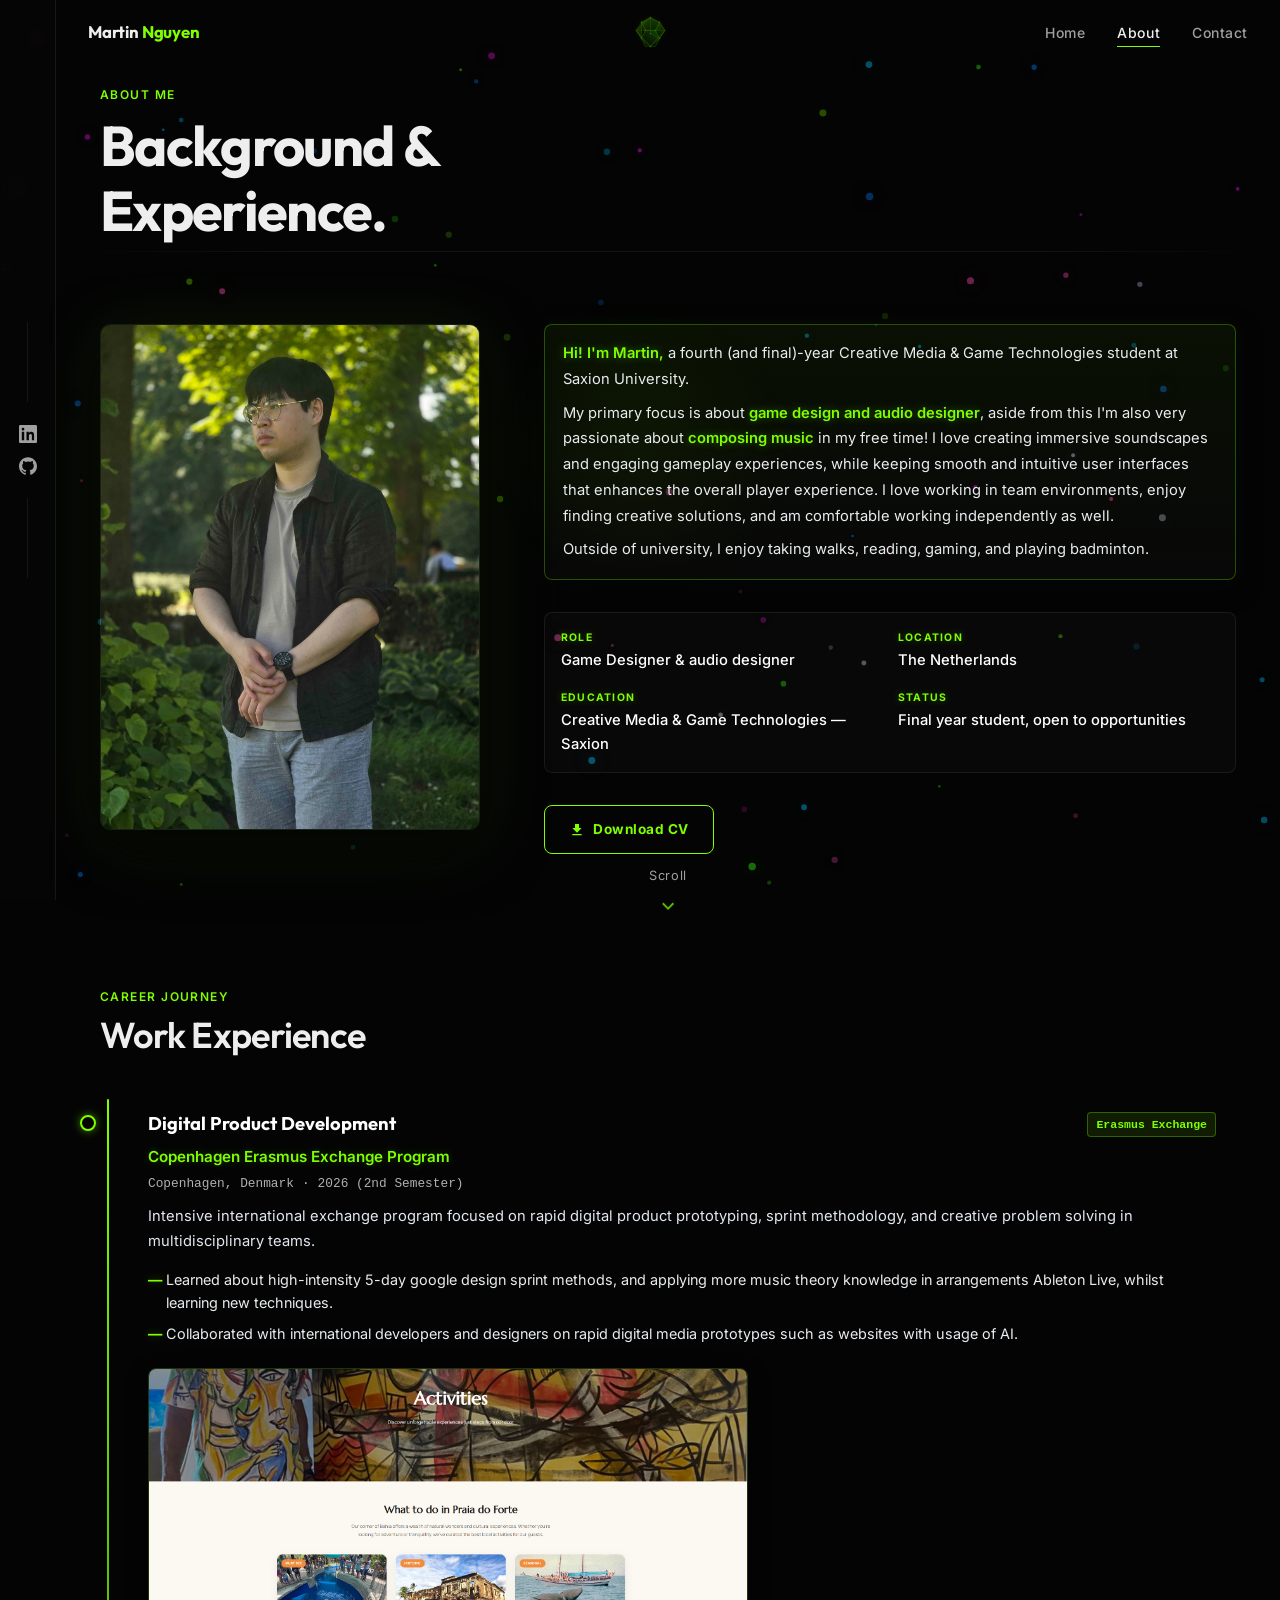
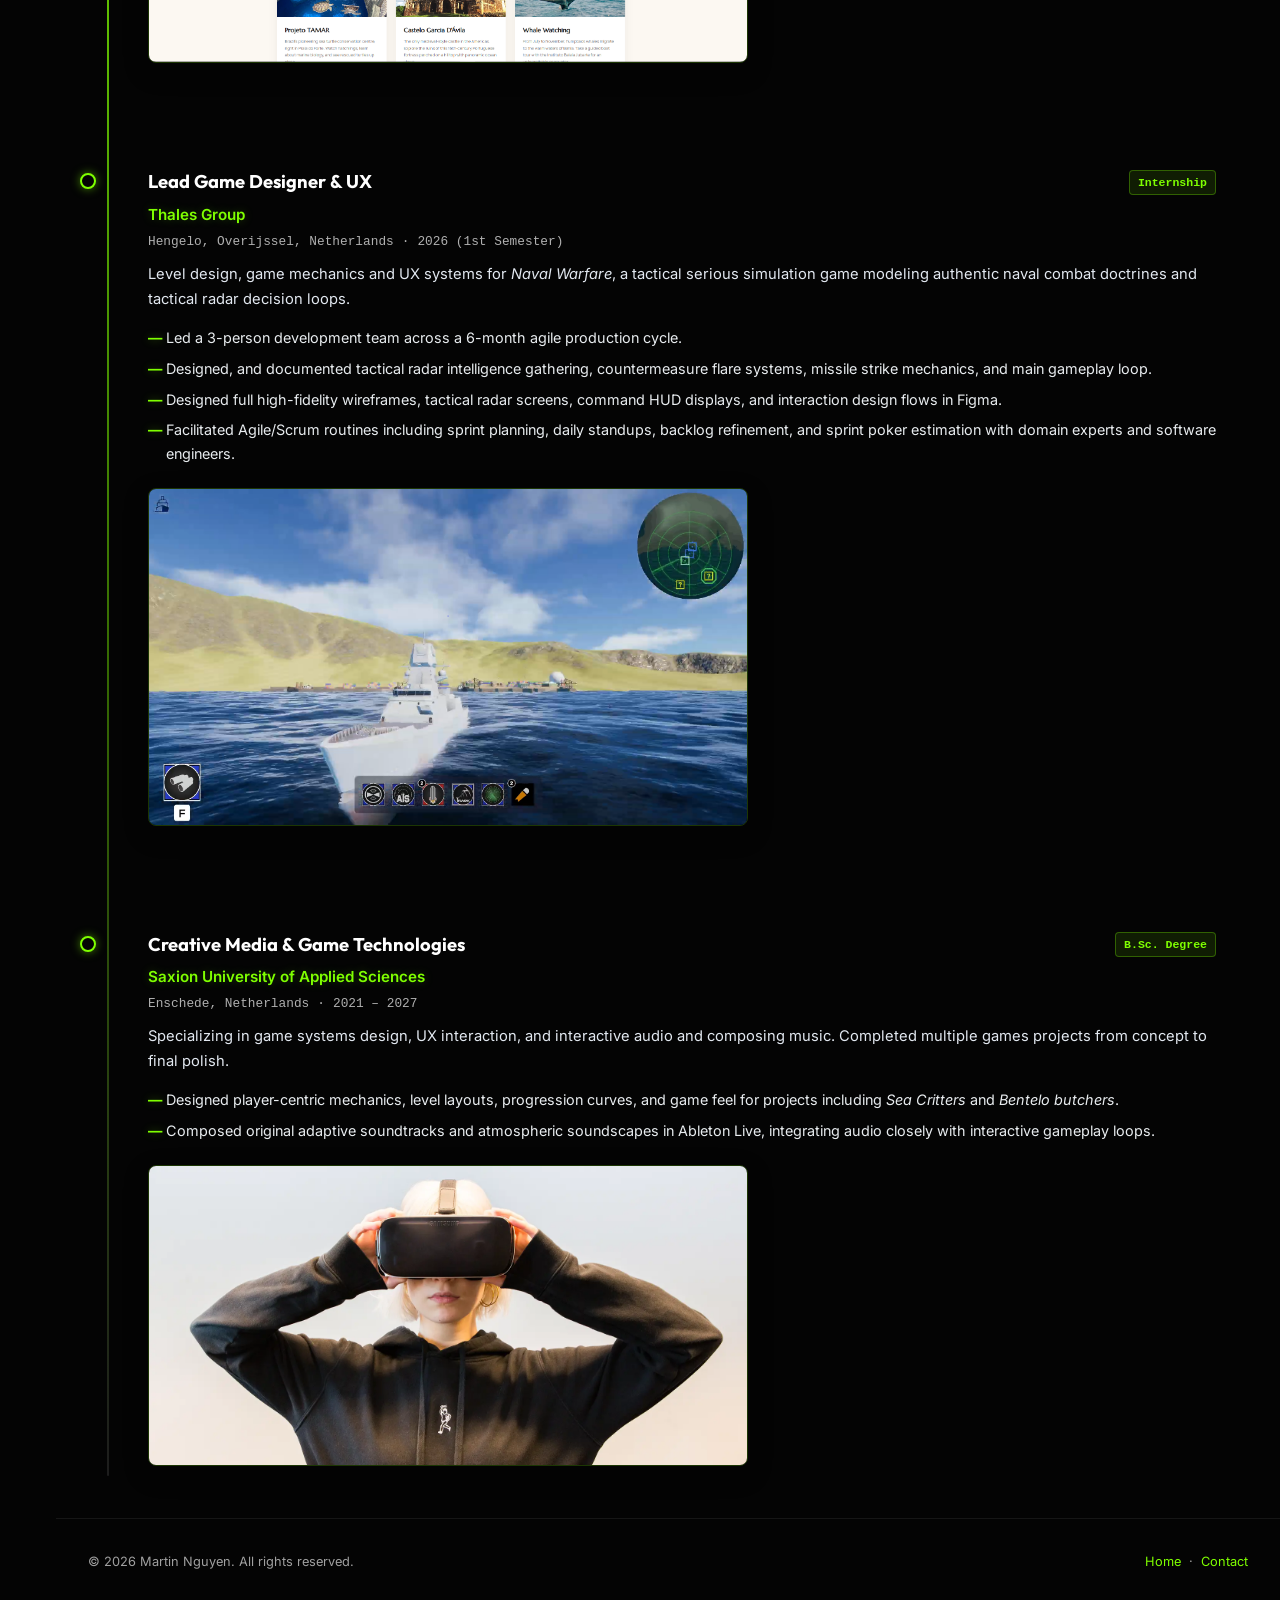
==== about.html @ f5bb21f7 "new CV" ====
<!doctype html>
<html lang="en">
  <head>
    <!-- ================================================================
       META & SEO — About Page
       ================================================================ -->
    <meta charset="UTF-8" />
    <meta name="viewport" content="width=device-width, initial-scale=1.0" />
    <meta
      name="description"
      content="About Martin Nguyen — Game Designer & UI/UX Specialist. Learn about my background, experience at Thales, and studies at Saxion University."
    />
    <meta
      name="keywords"
      content="Martin Nguyen, about, game designer, UI/UX, Thales, Saxion, Creative Media, Game Technologies"
    />
    <meta name="author" content="Martin Nguyen" />

    <!-- Open Graph -->
    <meta property="og:title" content="About — Martin Nguyen" />
    <meta
      property="og:description"
      content="Game Designer & UI/UX Specialist. Background, skills, and experience."
    />
    <meta property="og:type" content="website" />
    <meta
      property="og:url"
      content="https://mnportfolio.maevede.cc/about.html"
    />
    <link rel="canonical" href="https://mnportfolio.maevede.cc/about.html" />

    <title>About - Martin Nguyen</title>

    <!-- Google Fonts: Inter (body) + Outfit, Plus Jakarta Sans & Space Grotesk (headings) -->
    <link rel="preconnect" href="https://fonts.googleapis.com" />
    <link rel="preconnect" href="https://fonts.gstatic.com" crossorigin />
    <link
      rel="preload"
      as="style"
      href="https://fonts.googleapis.com/css2?family=Inter:wght@300;400;500;600;700&family=Outfit:wght@500;600;700;800;900&family=Plus+Jakarta+Sans:wght@500;600;700;800&family=Space+Grotesk:wght@500;600;700&display=swap"
    />
    <link
      href="https://fonts.googleapis.com/css2?family=Inter:wght@300;400;500;600;700&family=Outfit:wght@500;600;700;800;900&family=Plus+Jakarta+Sans:wght@500;600;700;800&family=Space+Grotesk:wght@500;600;700&display=swap"
      rel="stylesheet"
    />

    <!-- Stylesheets -->
    <link rel="stylesheet" href="css/main.css" />
    <link rel="stylesheet" href="css/effects.css" />
    <link rel="stylesheet" href="css/cards.css" />

    <!-- ================================================================
       ABOUT PAGE — Extra Styles (scoped to this page only)
       ================================================================ -->
    <style>
      /* ---- About Hero: Single column (Profile Top, Timeline Below) ---- */
      .about-hero {
        display: flex;
        flex-direction: column;
        gap: var(--space-xl);
        padding-block: var(--space-xl) var(--space-lg);
      }

      /* Profile section top row */
      .about-profile-section {
        display: grid;
        grid-template-columns: minmax(280px, 380px) 1fr;
        gap: var(--space-xl);
        align-items: start;
        position: relative;
        padding-bottom: var(--space-xl);
      }

      /* Profile image column */
      .about-hero__image-col {
        display: flex;
        flex-direction: column;
        gap: var(--space-lg);
      }

      .about-hero__photo {
        width: 100%;
        position: relative;
        filter: drop-shadow(0 0 32px rgba(127, 255, 0, 0.08));
      }

      .about-hero__photo img {
        width: 100%;
        height: auto;
        display: block;
        object-fit: contain;
        border-radius: var(--radius-lg);
        border: 1px solid var(--color-border);
        box-shadow: 0 20px 60px rgba(0, 0, 0, 0.7);
      }

      /* Right side: Bio + Stats */
      .about-hero__bio-col {
        display: flex;
        flex-direction: column;
        gap: var(--space-lg);
      }

      /* Verbatim Odoo Bio Box */
      .about-odoo-bio {
        display: flex;
        flex-direction: column;
        gap: var(--space-sm);
        font-size: 0.92rem;
        line-height: 1.75;
        color: #f0f4f8;
        padding: var(--space-md) calc(var(--space-md) + 2px);
        background: linear-gradient(
          180deg,
          rgba(127, 255, 0, 0.05) 0%,
          rgba(255, 255, 255, 0.02) 100%
        );
        border: 1px solid rgba(127, 255, 0, 0.28);
        border-radius: var(--radius-md);
        box-shadow:
          0 8px 24px rgba(0, 0, 0, 0.5),
          0 0 20px rgba(127, 255, 0, 0.05);
      }

      .about-odoo-bio p {
        margin: 0;
        color: #e8ecef;
      }

      .about-odoo-bio .bio-neon {
        color: var(--color-accent);
        font-weight: 600;
        text-shadow: 0 0 10px rgba(127, 255, 0, 0.35);
      }

      /* Quick-stats strip beside/below the photo */
      .about-stats {
        display: grid;
        grid-template-columns: 1fr 1fr;
        gap: var(--space-md);
        padding: var(--space-md);
        background: rgba(255, 255, 255, 0.02);
        border: 1px solid var(--color-border);
        border-radius: var(--radius-md);
      }

      .about-stats__item {
        display: flex;
        flex-direction: column;
        gap: 2px;
      }

      .about-stats__label {
        font-size: 0.65rem;
        font-weight: 700;
        letter-spacing: 0.12em;
        text-transform: uppercase;
        color: var(--color-accent);
        text-shadow: 0 0 8px rgba(127, 255, 0, 0.3);
      }

      .about-stats__value {
        font-size: 0.92rem;
        font-weight: 500;
        color: #ffffff;
      }

      /* Download CV button */
      .btn-download {
        display: inline-flex;
        align-items: center;
        gap: var(--space-sm);
        margin-top: auto;
        padding: 12px 24px;
        background: transparent;
        color: var(--color-accent);
        font-size: 0.85rem;
        font-weight: 700;
        letter-spacing: 0.04em;
        border-radius: var(--radius-md);
        border: 1px solid var(--color-accent);
        transition:
          background var(--transition-fast),
          color var(--transition-fast),
          box-shadow var(--transition-fast),
          transform var(--transition-fast);
        cursor: pointer;
        width: fit-content;
      }

      .btn-download:hover {
        background: var(--color-accent);
        color: #080808;
        box-shadow: var(--shadow-glow);
        transform: translateY(-2px);
      }

      .btn-download svg {
        width: 16px;
        height: 16px;
        fill: currentColor;
      }

      /* Scroll Indicator */
      .scroll-indicator {
        position: absolute;
        bottom: 0;
        left: 50%;
        transform: translateX(-50%);
        display: flex;
        flex-direction: column;
        align-items: center;
        gap: 8px;
        color: var(--color-text-muted);
        font-size: 0.8rem;
        animation: float 2s infinite ease-in-out;
      }

      @keyframes float {
        0%,
        100% {
          transform: translate(-50%, 0);
        }
        50% {
          transform: translate(-50%, 10px);
        }
      }

      .scroll-indicator svg {
        width: 24px;
        height: 24px;
        fill: var(--color-accent);
        opacity: 0.7;
      }

      /* ---- Text column: Experience Timeline ---- */
      .about-hero__text-col {
        display: flex;
        flex-direction: column;
        gap: var(--space-md);
        width: 100%;
      }

      /* Work Experience Timeline */
      .experience-timeline {
        position: relative;
        display: flex;
        flex-direction: column;
        gap: var(--space-xl);
        padding-left: 28px;
        margin-top: var(--space-md);
      }

      /* Continuous vertical line */
      .experience-timeline::before {
        content: "";
        position: absolute;
        left: 7px;
        top: 10px;
        bottom: 10px;
        width: 2px;
        background: linear-gradient(
          to bottom,
          var(--color-accent) 0%,
          rgba(127, 255, 0, 0.4) 60%,
          rgba(255, 255, 255, 0.1) 100%
        );
        border-radius: 1px;
      }

      .timeline-item {
        position: relative;
        display: flex;
        flex-direction: column;
        gap: 6px;
        padding: 20px;
        border-radius: var(--radius-md);
        transition:
          background 0.5s ease,
          box-shadow 0.5s ease;
      }

      .timeline-item.in-focus {
        background: rgba(127, 255, 0, 0.03);
        box-shadow:
          0 4px 20px rgba(0, 0, 0, 0.2),
          inset 0 0 0 1px rgba(127, 255, 0, 0.1);
      }

      /* Glowing timeline node */
      .timeline-item::before {
        content: "";
        position: absolute;
        left: -48px; /* Adjusted due to padding */
        top: 26px; /* Adjusted due to padding */
        width: 16px;
        height: 16px;
        border-radius: 50%;
        background: var(--color-bg);
        border: 2px solid var(--color-accent);
        box-shadow: 0 0 10px rgba(127, 255, 0, 0.5);
        z-index: 1;
        transition:
          transform var(--transition-fast),
          background var(--transition-fast);
        animation: pulse-dot 2s infinite;
      }

      @keyframes pulse-dot {
        0% {
          box-shadow: 0 0 0 0 rgba(127, 255, 0, 0.4);
        }
        70% {
          box-shadow: 0 0 0 10px rgba(127, 255, 0, 0);
        }
        100% {
          box-shadow: 0 0 0 0 rgba(127, 255, 0, 0);
        }
      }

      .timeline-item:hover::before {
        transform: scale(1.2);
        background: var(--color-accent);
        animation: none;
      }

      .timeline-header {
        display: flex;
        flex-direction: column;
        gap: 4px;
      }

      .timeline-title-row {
        display: flex;
        align-items: center;
        justify-content: space-between;
        flex-wrap: wrap;
        gap: var(--space-xs);
      }

      .timeline-title {
        font-size: 1.15rem;
        font-weight: 700;
        color: #ffffff;
        font-family: var(--font-heading);
      }

      .timeline-title a {
        color: inherit;
        text-decoration: none;
      }

      .timeline-title a:hover {
        color: var(--color-accent);
        text-decoration: underline;
      }

      .timeline-company {
        font-size: 0.95rem;
        font-weight: 600;
        color: var(--color-accent);
        text-shadow: 0 0 10px rgba(127, 255, 0, 0.25);
      }

      .timeline-badge {
        display: inline-block;
        padding: 2px 8px;
        border-radius: var(--radius-sm);
        font-family: var(--font-mono);
        font-size: 0.72rem;
        font-weight: 600;
        color: var(--color-accent);
        background: var(--color-accent-dim);
        border: 1px solid rgba(127, 255, 0, 0.3);
      }

      .timeline-meta {
        display: flex;
        align-items: center;
        gap: var(--space-sm);
        font-size: 0.8rem;
        color: #b0b0b0;
        font-family: var(--font-mono);
      }

      .timeline-body {
        font-size: 0.92rem;
        color: #e2e8f0;
        line-height: 1.7;
        margin-top: 4px;
      }

      .timeline-image {
        margin-top: var(--space-md);
        width: 100%;
        max-width: 600px;
        border-radius: var(--radius-md);
        border: 1px solid rgba(127, 255, 0, 0.2);
        box-shadow: 0 8px 24px rgba(0, 0, 0, 0.3);
      }

      .timeline-bullets {
        list-style: none;
        padding: 0;
        margin: 8px 0 0 0;
        display: flex;
        flex-direction: column;
        gap: 7px;
      }

      .timeline-bullets li {
        position: relative;
        padding-left: 18px;
        font-size: 0.9rem;
        color: #e8ecef;
        line-height: 1.65;
      }

      .timeline-bullets li::before {
        content: "—";
        position: absolute;
        left: 0;
        color: var(--color-accent);
        font-weight: 700;
        text-shadow: 0 0 8px rgba(127, 255, 0, 0.4);
      }

      /* Responsive */
      @media (max-width: 860px) {
        .about-profile-section {
          grid-template-columns: 1fr;
        }
        .about-hero__photo {
          max-width: 280px;
          margin-inline: auto;
        }
        .timeline-item::before {
          left: -48px;
        }
      }
    </style>
  </head>

  <body>
    <!-- ================================================================
       SOCIAL SIDEBAR (same as index.html — keep in sync)
       ================================================================ -->
    <aside class="social-sidebar" aria-label="Social media links">
      <ul>
        <li>
          <a
            class="social-sidebar__link"
            href="https://www.linkedin.com/"
            target="_blank"
            rel="noopener noreferrer"
            aria-label="LinkedIn"
            title="LinkedIn"
          >
            <svg viewBox="0 0 24 24">
              <path
                d="M20.447 20.452H17.21v-5.569c0-1.327-.024-3.037-1.852-3.037-1.853 0-2.136 1.445-2.136 2.939v5.667H9.987V9h3.12v1.561h.045c.434-.823 1.494-1.691 3.076-1.691 3.292 0 3.9 2.167 3.9 4.984v6.598zM5.337 7.433a1.81 1.81 0 1 1 0-3.621 1.81 1.81 0 0 1 0 3.621zm1.604 13.019H3.733V9h3.208v11.452zM22.225 0H1.771C.792 0 0 .774 0 1.729v20.542C0 23.227.792 24 1.771 24h20.451C23.2 24 24 23.227 24 22.271V1.729C24 .774 23.2 0 22.222 0z"
              />
            </svg>
          </a>
        </li>
        <li>
          <a
            class="social-sidebar__link"
            href="https://github.com/Martngu"
            target="_blank"
            rel="noopener noreferrer"
            aria-label="GitHub"
            title="GitHub"
          >
            <svg viewBox="0 0 24 24">
              <path
                d="M12 .297c-6.63 0-12 5.373-12 12 0 5.303 3.438 9.8 8.205 11.385.6.113.82-.258.82-.577 0-.285-.01-1.04-.015-2.04-3.338.724-4.042-1.61-4.042-1.61-.546-1.385-1.335-1.755-1.335-1.755-1.087-.744.084-.729.084-.729 1.205.084 1.838 1.236 1.838 1.236 1.07 1.835 2.809 1.305 3.495.998.108-.776.417-1.305.76-1.605-2.665-.3-5.466-1.332-5.466-5.93 0-1.31.465-2.38 1.235-3.22-.135-.303-.54-1.523.105-3.176 0 0 1.005-.322 3.3 1.23a11.5 11.5 0 0 1 3-.405c1.02.005 2.045.138 3 .405 2.28-1.552 3.285-1.23 3.285-1.23.645 1.653.24 2.873.12 3.176.765.84 1.23 1.91 1.23 3.22 0 4.61-2.805 5.625-5.475 5.92.42.36.81 1.096.81 2.22 0 1.606-.015 2.896-.015 3.286 0 .315.21.69.825.57C20.565 22.092 24 17.592 24 12.297c0-6.627-5.373-12-12-12"
              />
            </svg>
          </a>
        </li>
      </ul>
    </aside>

    <!-- ================================================================
       NAVBAR
       ================================================================ -->
    <header>
      <nav class="navbar" aria-label="Main navigation">
        <a class="navbar__brand" href="index.html"
          >Martin <span>Nguyen</span></a
        >

        <!-- Navbar Center: Interactive Polyhedron Easter Egg Target -->
        <div
          class="navbar__center-target"
          id="easter-egg-target"
          aria-label="Orb Collector Mini-Game"
          title="Guide neon orbs here with your mouse!"
        >
          <div class="target-shape-container">
            <div class="siri-pulse-aura"></div>
            <svg
              class="polyhedron-svg"
              viewBox="0 0 100 100"
              xmlns="http://www.w3.org/2000/svg"
            >
              <defs>
                <linearGradient
                  id="polyGrad1_about"
                  x1="0%"
                  y1="0%"
                  x2="100%"
                  y2="100%"
                >
                  <stop offset="0%" stop-color="#7fff00" stop-opacity="0.7" />
                  <stop offset="100%" stop-color="#005500" stop-opacity="0.3" />
                </linearGradient>
                <linearGradient
                  id="polyGrad2_about"
                  x1="100%"
                  y1="0%"
                  x2="0%"
                  y2="100%"
                >
                  <stop offset="0%" stop-color="#39ff14" stop-opacity="0.6" />
                  <stop offset="100%" stop-color="#003300" stop-opacity="0.2" />
                </linearGradient>
              </defs>
              <polygon
                points="50,5 78,20 66,45 34,45 22,20"
                fill="url(#polyGrad1_about)"
                stroke="#7fff00"
                stroke-width="1.2"
              />
              <polygon
                points="50,5 78,20 95,45 78,70 50,55"
                fill="url(#polyGrad2_about)"
                stroke="#7fff00"
                stroke-width="1.2"
              />
              <polygon
                points="78,20 95,45 66,45"
                fill="url(#polyGrad1_about)"
                stroke="#7fff00"
                stroke-width="1"
              />
              <polygon
                points="22,20 34,45 5,45"
                fill="url(#polyGrad2_about)"
                stroke="#7fff00"
                stroke-width="1"
              />
              <polygon
                points="22,20 50,5 5,45 22,70"
                fill="url(#polyGrad1_about)"
                stroke="#7fff00"
                stroke-width="1.2"
              />
              <polygon
                points="34,45 66,45 78,70 50,95 22,70"
                fill="url(#polyGrad2_about)"
                stroke="#7fff00"
                stroke-width="1.5"
              />
              <polygon
                points="5,45 22,70 34,95 50,95"
                fill="url(#polyGrad1_about)"
                stroke="#7fff00"
                stroke-width="1"
              />
              <polygon
                points="95,45 78,70 66,95 50,95"
                fill="url(#polyGrad2_about)"
                stroke="#7fff00"
                stroke-width="1"
              />
              <circle cx="50" cy="5" r="2.5" fill="#7fff00" />
              <circle cx="78" cy="20" r="2.5" fill="#7fff00" />
              <circle cx="22" cy="20" r="2.5" fill="#7fff00" />
              <circle cx="66" cy="45" r="2.5" fill="#7fff00" />
              <circle cx="34" cy="45" r="2.5" fill="#7fff00" />
              <circle cx="50" cy="55" r="2.5" fill="#7fff00" />
              <circle cx="78" cy="70" r="2.5" fill="#7fff00" />
              <circle cx="22" cy="70" r="2.5" fill="#7fff00" />
              <circle cx="50" cy="95" r="2.5" fill="#7fff00" />
            </svg>
          </div>
          <span class="target-counter" id="easter-egg-counter">0/10</span>
          <a
            class="secret-reward-btn hidden"
            id="secret-reward-btn"
            href="https://www.youtube.com/watch?v=w7x_lWJNnNg"
            target="_blank"
            rel="noopener noreferrer"
          >
            🎉 You found a little secret! ↗
          </a>
        </div>

        <ul class="navbar__links" role="list">
          <li><a class="navbar__link" href="index.html">Home</a></li>
          <li>
            <a class="navbar__link active" href="about.html" aria-current="page"
              >About</a
            >
          </li>
          <li><a class="navbar__link" href="contact.html">Contact</a></li>
        </ul>
        <button
          class="navbar__hamburger"
          aria-label="Toggle navigation menu"
          aria-expanded="false"
          aria-controls="mobile-menu"
        >
          <span></span><span></span><span></span>
        </button>
        <div
          class="navbar__mobile-menu"
          id="mobile-menu"
          role="dialog"
          aria-modal="true"
          aria-label="Mobile navigation"
        >
          <ul role="list">
            <li><a class="navbar__link" href="index.html">Home</a></li>
            <li><a class="navbar__link" href="about.html">About</a></li>
            <li><a class="navbar__link" href="contact.html">Contact</a></li>
          </ul>
        </div>
      </nav>
    </header>

    <!-- ================================================================
       MAIN CONTENT — ABOUT PAGE
       ================================================================ -->
    <main class="page-content">
      <!-- Page heading -->
      <section
        class="container section"
        style="padding-top: var(--space-md); padding-bottom: 0"
      >
        <span class="text-label fade-in-up">About Me</span>
        <h1 class="text-h1 fade-in-up" style="margin-top: var(--space-sm)">
          Background &amp;<br />Experience.
        </h1>
      </section>

      <div
        class="section-divider container"
        role="separator"
        aria-hidden="true"
      ></div>

      <!-- ============================================================
         ABOUT HERO — Top: Profile Section | Bottom: Experience Timeline
         ============================================================ -->
      <section class="about-hero container" aria-label="My background">
        <!-- TOP ROW: Profile Photo + Bio/Stats -->
        <div class="about-profile-section fade-in-up">
          <div class="about-hero__image-col">
            <!-- Profile Photo -->
            <div class="about-hero__photo" aria-label="Profile photo">
              <img
                src="assets/images/profile.jpg"
                alt="Martin Nguyen — profile photo"
                width="600"
                height="800"
              />
            </div>
          </div>

          <div class="about-hero__bio-col">
            <!-- Verbatim Odoo About Me -->
            <div class="about-odoo-bio">
              <p>
                <span class="bio-neon">Hi! I'm Martin,</span> a fourth (and
                final)-year Creative Media &amp; Game Technologies student at
                Saxion University.
              </p>
              <p>
                My primary focus is about
                <span class="bio-neon">game design and audio designer</span>,
                aside from this I'm also very passionate about
                <span class="bio-neon">composing music</span> in my free time! I
                love creating immersive soundscapes and engaging gameplay
                experiences, while keeping smooth and intuitive user interfaces
                that enhances the overall player experience. I love working in
                team environments, enjoy finding creative solutions, and am
                comfortable working independently as well.
              </p>
              <p>
                Outside of university, I enjoy taking walks, reading, gaming,
                and playing badminton.
              </p>
            </div>

            <!-- Quick-stats strip -->
            <div class="about-stats">
              <div class="about-stats__item">
                <span class="about-stats__label">Role</span>
                <span class="about-stats__value"
                  >Game Designer &amp; audio designer</span
                >
              </div>

              <div class="about-stats__item">
                <span class="about-stats__label">Location</span>
                <span class="about-stats__value">The Netherlands</span>
              </div>

              <div class="about-stats__item">
                <span class="about-stats__label">Education</span>
                <span class="about-stats__value"
                  >Creative Media &amp; Game Technologies — Saxion</span
                >
              </div>

              <div class="about-stats__item">
                <span class="about-stats__label">Status</span>
                <span class="about-stats__value"
                  >Final year student, open to opportunities</span
                >
              </div>
            </div>
            <!-- /about-stats -->

            <!-- Download CV button -->
            <a
              class="btn-download"
              href="Martin_Nguyen_CV.pdf"
              target="_blank"
              rel="noopener noreferrer"
              aria-label="Download my CV (PDF)"
            >
              <svg viewBox="0 0 24 24" aria-hidden="true">
                <path d="M19 9h-4V3H9v6H5l7 7 7-7zM5 18v2h14v-2H5z" />
              </svg>
              Download CV
            </a>
          </div>

          <!-- Scroll Indicator -->
          <div class="scroll-indicator">
            Scroll
            <svg viewBox="0 0 24 24" aria-hidden="true">
              <path
                d="M7.41 8.59L12 13.17l4.59-4.58L18 10l-6 6-6-6 1.41-1.41z"
              />
            </svg>
          </div>
        </div>
        <!-- /about-profile-section -->

        <!-- FULL WIDTH: Work Experience Timeline -->
        <div class="about-hero__text-col fade-in-up">
          <div>
            <span class="text-label">Career Journey</span>
            <h2 class="text-h2" style="margin-top: var(--space-xs)">
              Work Experience
            </h2>
          </div>

          <!-- Timeline container -->
          <div class="experience-timeline">
            <!-- TIMELINE ITEM 1: Copenhagen Exchange Program -->
            <div class="timeline-item">
              <div class="timeline-header">
                <div class="timeline-title-row">
                  <h3 class="timeline-title">Digital Product Development</h3>
                  <span class="timeline-badge">Erasmus Exchange</span>
                </div>
                <span class="timeline-company"
                  >Copenhagen Erasmus Exchange Program</span
                >
                <div class="timeline-meta">
                  <span>Copenhagen, Denmark</span>
                  <span>&#183;</span>
                  <span>2026 (2nd Semester)</span>
                </div>
              </div>
              <p class="timeline-body">
                Intensive international exchange program focused on rapid
                digital product prototyping, sprint methodology, and creative
                problem solving in multidisciplinary teams.
              </p>
              <ul class="timeline-bullets">
                <li>
                  Learned about high-intensity 5-day google design sprint
                  methods, and applying more music theory knowledge in
                  arrangements Ableton Live, whilst learning new techniques.
                </li>
                <li>
                  Collaborated with international developers and designers on
                  rapid digital media prototypes such as websites with usage of
                  AI.
                </li>
              </ul>
              <img
                src="assets/images/portdo da lua EK.PNG"
                alt="Porto da Lua project overview"
                class="timeline-image"
              />
            </div>

            <!-- TIMELINE ITEM 2: Thales Group -->
            <div class="timeline-item">
              <div class="timeline-header">
                <div class="timeline-title-row">
                  <h3 class="timeline-title">
                    <a
                      href="https://www.youtube.com/watch?v=9mTBeol3GdE"
                      target="_blank"
                      rel="noopener noreferrer"
                      >Lead Game Designer &amp; UX</a
                    >
                  </h3>
                  <span class="timeline-badge">Internship</span>
                </div>
                <span class="timeline-company">Thales Group</span>
                <div class="timeline-meta">
                  <span>Hengelo, Overijssel, Netherlands</span>
                  <span>&#183;</span>
                  <span>2026 (1st Semester)</span>
                </div>
              </div>
              <p class="timeline-body">
                Level design, game mechanics and UX systems for
                <em>Naval Warfare</em>, a tactical serious simulation game
                modeling authentic naval combat doctrines and tactical radar
                decision loops.
              </p>
              <ul class="timeline-bullets">
                <li>
                  Led a 3-person development team across a 6-month agile
                  production cycle.
                </li>
                <li>
                  Designed, and documented tactical radar intelligence
                  gathering, countermeasure flare systems, missile strike
                  mechanics, and main gameplay loop.
                </li>
                <li>
                  Designed full high-fidelity wireframes, tactical radar
                  screens, command HUD displays, and interaction design flows in
                  Figma.
                </li>
                <li>
                  Facilitated Agile/Scrum routines including sprint planning,
                  daily standups, backlog refinement, and sprint poker
                  estimation with domain experts and software engineers.
                </li>
              </ul>
              <img
                src="assets/images/Thales timeline .PNG"
                alt="Thales project overview"
                class="timeline-image"
              />
            </div>

            <!-- TIMELINE ITEM 3: Saxion University -->
            <div class="timeline-item">
              <div class="timeline-header">
                <div class="timeline-title-row">
                  <h3 class="timeline-title">
                    Creative Media &amp; Game Technologies
                  </h3>
                  <span class="timeline-badge">B.Sc. Degree</span>
                </div>
                <span class="timeline-company"
                  >Saxion University of Applied Sciences</span
                >
                <div class="timeline-meta">
                  <span>Enschede, Netherlands</span>
                  <span>&#183;</span>
                  <span>2021 &ndash; 2027</span>
                </div>
              </div>
              <p class="timeline-body">
                Specializing in game systems design, UX interaction, and
                interactive audio and composing music. Completed multiple games
                projects from concept to final polish.
              </p>
              <ul class="timeline-bullets">
                <li>
                  Designed player-centric mechanics, level layouts, progression
                  curves, and game feel for projects including
                  <em>Sea Critters</em> and <em>Bentelo butchers</em>.
                </li>
                <li>
                  Composed original adaptive soundtracks and atmospheric
                  soundscapes in Ableton Live, integrating audio closely with
                  interactive gameplay loops.
                </li>
              </ul>
              <img
                src="assets/images/header-cmgt-creative-media-and-game-technologies.webp"
                alt="Creative Media & Game Technologies"
                class="timeline-image"
              />
            </div>
          </div>

          <!-- /experience-timeline -->
        </div>
        <!-- /about-hero__text-col -->
      </section>
      <!-- /about-hero -->
    </main>
    <!-- /page-content -->

    <!-- ================================================================
       FOOTER
       ================================================================ -->
    <footer class="site-footer">
      <p>
        &copy; <span id="footer-year"></span> Martin Nguyen. All rights
        reserved.
      </p>
      <p>
        <a href="index.html">Home</a>
        &nbsp;·&nbsp;
        <a href="contact.html">Contact</a>
      </p>
    </footer>

    <!-- Scripts -->
    <script src="js/effects.js"></script>
    <script>
      document.getElementById("footer-year").textContent =
        new Date().getFullYear();

      // Intersection Observer for Timeline Items
      document.addEventListener("DOMContentLoaded", () => {
        const observer = new IntersectionObserver(
          (entries) => {
            entries.forEach((entry) => {
              if (entry.isIntersecting) {
                entry.target.classList.add("in-focus");
              } else {
                entry.target.classList.remove("in-focus");
              }
            });
          },
          {
            root: null,
            rootMargin: "-40% 0px -40% 0px", // triggers when item is around center
            threshold: 0,
          },
        );

        document.querySelectorAll(".timeline-item").forEach((item) => {
          observer.observe(item);
        });
      });
    </script>
  </body>
</html>
---- css/main.css ----
/* ==========================================================================
   main.css — Global Styles, Variables, Layout, Navbar, Sidebar, Footer
   Portfolio: Martin Nguyen — Game Designer & UI/UX Specialist
   ==========================================================================
   TABLE OF CONTENTS
   1.  CSS Custom Properties (Design Tokens)
   2.  Reset & Base
   3.  Typography
   4.  Layout Helpers
   5.  Navbar
   6.  Social Sidebar
   7.  Hero Section
   8.  Section Divider
   9.  Footer
   10. Responsive / Mobile
   ========================================================================== */


/* ============================================================
   1. CSS CUSTOM PROPERTIES (Design Tokens)
      Edit these to retheme the entire site instantly.
   ============================================================ */
:root {
  /* --- Colours --- */
  --color-bg:          #040404;   /* Darkened base background              */
  --color-surface:     #0e0e0e;   /* Navbar / elevated surface             */
  --color-card:        #111111;   /* Card background                       */
  --color-card-hover:  #181818;   /* Card hover background                 */
  --color-accent:      #7FFF00;   /* Chartreuse-green primary accent       */
  --color-accent-dim:  rgba(127, 255, 0, 0.10);  /* Soft glow tint        */
  --color-accent-glow: rgba(127, 255, 0, 0.40);  /* Border glow           */
  --color-text:        #EEEEEE;   /* Primary text                         */
  --color-text-muted:  #A0A0A0;   /* Subdued / secondary text (high contrast) */
  --color-border:      rgba(255, 255, 255, 0.07); /* Default borders      */
  --color-nav-bg:      rgba(4, 4, 4, 0.88);       /* Frosted navbar       */

  /* --- Sidebar --- */
  --sidebar-width:     56px;

  /* --- Navbar --- */
  --nav-height:        64px;

  /* --- Spacing --- */
  --space-xs:   4px;
  --space-sm:   8px;
  --space-md:   16px;
  --space-lg:   32px;
  --space-xl:   64px;
  --space-2xl: 128px;

  /* --- Typography ---
     --font-heading: clean, bold modern sans-serif.
     --font-name: display font for your name with natural, graceful descenders.
     Preloaded options you can easily swap:
       'Outfit'            - (Active) Modern, bold, natural, graceful g & y curves
       'Space Grotesk'     - Tech/cyber/game-dev bold aesthetic
       'Plus Jakarta Sans' - Geometric neo-grotesque
       'Inter'             - Swiss neutral modernist
  */
  --font-heading: 'Outfit', 'Plus Jakarta Sans', 'Inter', -apple-system, BlinkMacSystemFont, 'Segoe UI', Roboto, sans-serif;
  --font-name:    'Outfit', var(--font-heading);
  --font-body:    'Inter', -apple-system, BlinkMacSystemFont, 'Segoe UI', Roboto, sans-serif;
  --font-mono:    'JetBrains Mono', 'Fira Code', Consolas, monospace;

  /* --- Radii (subtle, crisp, modern corners) --- */
  --radius-sm:  4px;
  --radius-md:  8px;
  --radius-lg:  10px;
  --radius-pill: 999px;

  /* --- Transitions --- */
  --transition-fast:   150ms ease;
  --transition-normal: 280ms ease;
  --transition-slow:   480ms ease;

  /* --- Shadows --- */
  --shadow-card:  0 2px 20px rgba(0, 0, 0, 0.6);
  --shadow-glow:  0 0 24px var(--color-accent-glow);
}


/* ============================================================
   2. RESET & BASE
   ============================================================ */
*, *::before, *::after {
  box-sizing: border-box;
  margin: 0;
  padding: 0;
}

html {
  font-size: 16px;
  scroll-behavior: smooth;
  /* Prevents horizontal overflow on mobile */
  overflow-x: hidden;
}

body {
  background-color: var(--color-bg);
  color: var(--color-text);
  font-family: var(--font-body);
  font-weight: 400;
  line-height: 1.65;
  /* Push content right so it clears the fixed sidebar */
  padding-left: var(--sidebar-width);
  /* Push content down so it clears the fixed navbar */
  padding-top: var(--nav-height);
  min-height: 100vh;
  /* The canvas lives behind everything via z-index */
  position: relative;
}

/* Prevent default list styling everywhere */
ul, ol { list-style: none; }

a {
  color: inherit;
  text-decoration: none;
}

img, video, svg {
  display: block;
  max-width: 100%;
}

button {
  font-family: inherit;
  cursor: pointer;
  border: none;
  background: none;
}

input, textarea, select {
  font-family: inherit;
  font-size: inherit;
}


/* ============================================================
   3. TYPOGRAPHY
   ============================================================ */

/* Display — very large headings (hero name) */
.text-display {
  font-family: var(--font-heading);
  font-size: clamp(3rem, 7vw, 6.5rem);
  font-weight: 700;
  letter-spacing: -0.04em;
  line-height: 1.05;
}

/* H1 equivalent */
.text-h1 {
  font-family: var(--font-heading);
  font-size: clamp(2rem, 4.5vw, 3.5rem);
  font-weight: 700;
  letter-spacing: -0.03em;
  line-height: 1.15;
}

/* H2 equivalent */
.text-h2 {
  font-family: var(--font-heading);
  font-size: clamp(1.5rem, 3vw, 2.25rem);
  font-weight: 600;
  letter-spacing: -0.02em;
  line-height: 1.25;
}

/* Section labels — small caps above headings */
.text-label {
  font-size: 0.75rem;
  font-weight: 600;
  letter-spacing: 0.12em;
  text-transform: uppercase;
  color: var(--color-accent);
}

/* Body paragraph */
.text-body {
  font-size: 1rem;
  color: var(--color-text-muted);
  line-height: 1.7;
  max-width: 65ch;
}

/* Accent highlight text */
.text-accent { color: var(--color-accent); }


/* ============================================================
   4. LAYOUT HELPERS
   ============================================================ */

/* Full-width page content wrapper */
.page-content {
  position: relative;
  z-index: 1; /* Sits above the canvas (z-index: 0) */
}

/* Standard section container — centred, max-width capped */
.container {
  width: 100%;
  max-width: 1200px;
  margin-inline: auto;
  padding-inline: var(--space-lg);
}

/* Generic section padding */
.section {
  padding-block: var(--space-xl);
}

/* Two-column grid helper */
.grid-2 {
  display: grid;
  grid-template-columns: 1fr 1fr;
  gap: var(--space-lg);
  align-items: center;
}

/* Flex row shorthand */
.flex-row {
  display: flex;
  align-items: center;
  gap: var(--space-md);
}

/* Visually hidden (accessibility) */
.sr-only {
  position: absolute;
  width: 1px;
  height: 1px;
  padding: 0;
  margin: -1px;
  overflow: hidden;
  clip: rect(0, 0, 0, 0);
  white-space: nowrap;
  border: 0;
}


/* ============================================================
   5. NAVBAR
      Fixed top bar, transparent → frosted glass on scroll.
      Name/logo on the left, nav links on the right.
      Inspired by the clean horizontal nav on maeve.odoo.com
   ============================================================ */

.navbar {
  position: fixed;
  top: 0;
  /* Start AFTER the sidebar, span the rest of the viewport */
  left: var(--sidebar-width);
  right: 0;
  height: var(--nav-height);
  z-index: 100;
  display: flex;
  align-items: center;
  padding-inline: var(--space-lg);
  /* Start fully transparent */
  background: transparent;
  transition: background var(--transition-normal),
              backdrop-filter var(--transition-normal),
              border-bottom var(--transition-normal);
}

/* State added by JS when user scrolls down */
.navbar.scrolled {
  background: var(--color-nav-bg);
  backdrop-filter: blur(20px);
  -webkit-backdrop-filter: blur(20px);
  border-bottom: 1px solid var(--color-border);
}

/* Brand / logo — left side */
.navbar__brand {
  font-family: var(--font-name, var(--font-heading));
  font-size: 1.05rem;
  font-weight: 700;
  letter-spacing: -0.01em;
  color: var(--color-text);
  /* Push nav links to the far right */
  margin-right: auto;
  transition: color var(--transition-fast);
}

.navbar__brand:hover {
  color: var(--color-accent);
}

/* Brand: first name normal, last name accented */
.navbar__brand span { color: var(--color-accent); }

/* Nav link list — right side */
.navbar__links {
  display: flex;
  align-items: center;
  gap: var(--space-lg);
}

.navbar__link {
  position: relative;
  font-size: 0.875rem;
  font-weight: 500;
  color: var(--color-text-muted);
  letter-spacing: 0.04em;
  padding-block: var(--space-xs);
  transition: color var(--transition-fast);
}

/* Underline slide-in effect on hover */
.navbar__link::after {
  content: '';
  position: absolute;
  bottom: -2px;
  left: 0;
  width: 0;
  height: 1px;
  background: var(--color-accent);
  transition: width var(--transition-normal);
}

.navbar__link:hover,
.navbar__link.active {
  color: var(--color-text);
}

.navbar__link:hover::after,
.navbar__link.active::after {
  width: 100%;
}

/* Hamburger toggle — hidden on desktop */
.navbar__hamburger {
  display: none;
  flex-direction: column;
  justify-content: center;
  gap: 5px;
  width: 28px;
  height: 28px;
  background: none;
  border: none;
  cursor: pointer;
  padding: 0;
  /* Sits above overlay */
  z-index: 110;
}

.navbar__hamburger span {
  display: block;
  width: 100%;
  height: 1.5px;
  background: var(--color-text);
  border-radius: 2px;
  transition: transform var(--transition-normal),
              opacity var(--transition-normal);
  transform-origin: center;
}

/* Animate hamburger → X when menu is open */
.navbar__hamburger.open span:nth-child(1) {
  transform: translateY(6.5px) rotate(45deg);
}
.navbar__hamburger.open span:nth-child(2) {
  opacity: 0;
  transform: scaleX(0);
}
.navbar__hamburger.open span:nth-child(3) {
  transform: translateY(-6.5px) rotate(-45deg);
}

/* Mobile full-screen overlay menu */
.navbar__mobile-menu {
  display: none;
  position: fixed;
  top: 0;
  left: 0;
  width: 100vw;
  height: 100vh;
  background: var(--color-bg);
  z-index: 105;
  flex-direction: column;
  align-items: center;
  justify-content: center;
  gap: var(--space-xl);
  opacity: 0;
  pointer-events: none;
  transition: opacity var(--transition-normal);
}

.navbar__mobile-menu.open {
  opacity: 1;
  pointer-events: all;
}

.navbar__mobile-menu .navbar__link {
  font-size: 2rem;
  font-weight: 700;
  color: var(--color-text);
}


/* ============================================================
   6. SOCIAL SIDEBAR
      Fixed left strip, always visible. Contains icon buttons
      for each social platform. Add/remove <li> items to edit.
   ============================================================ */

.social-sidebar {
  position: fixed;
  left: 0;
  top: 0;
  bottom: 0;
  width: var(--sidebar-width);
  z-index: 99;
  display: flex;
  flex-direction: column;
  align-items: center;
  justify-content: center;
  gap: var(--space-md);
  /* Subtle right border to separate from page */
  border-right: 1px solid var(--color-border);
  background: rgba(8, 8, 8, 0.6);
  backdrop-filter: blur(8px);
  -webkit-backdrop-filter: blur(8px);
}

/* Each social icon link */
.social-sidebar__link {
  display: flex;
  align-items: center;
  justify-content: center;
  width: 32px;
  height: 32px;
  border-radius: var(--radius-sm);
  color: var(--color-text-muted);
  transition: color var(--transition-fast),
              transform var(--transition-fast),
              filter var(--transition-fast);
}

.social-sidebar__link:hover {
  color: var(--color-accent);
  transform: scale(1.2);
  /* Soft accent glow on the icon itself */
  filter: drop-shadow(0 0 6px var(--color-accent));
}

.social-sidebar__link svg {
  width: 18px;
  height: 18px;
  fill: currentColor;
}

/* Thin vertical line above and below the icons */
.social-sidebar::before,
.social-sidebar::after {
  content: '';
  display: block;
  width: 1px;
  flex: 1;
  background: var(--color-border);
  max-height: 80px;
}


/* ============================================================
   7. HERO SECTION
      Two-column layout: text left, image right.
      Full viewport height on the home page.
   ============================================================ */

.hero {
  min-height: clamp(450px, calc(100vh - var(--nav-height)), 680px);
  position: relative;
  display: grid;
  /* Left text column gets more space */
  grid-template-columns: 1fr auto;
  align-items: center;
  align-content: center;
  gap: clamp(var(--space-lg), 4vw, var(--space-2xl));
  padding-block: var(--space-lg) var(--space-xl);
}

.hero__text {
  display: flex;
  flex-direction: column;
  gap: var(--space-md);
}

.hero__role {
  /* Small label shown above the name */
  display: inline-flex;
  align-items: center;
  gap: var(--space-sm);
  font-size: 0.8rem;
  font-weight: 600;
  letter-spacing: 0.1em;
  text-transform: uppercase;
  color: var(--color-accent);
}

/* Small pulsing dot beside the role label */
.hero__role::before {
  content: '';
  display: block;
  width: 6px;
  height: 6px;
  border-radius: 50%;
  background: var(--color-accent);
  animation: pulse-dot 2s ease-in-out infinite;
}

@keyframes pulse-dot {
  0%, 100% { opacity: 1; transform: scale(1); }
  50%       { opacity: 0.4; transform: scale(0.75); }
}

.hero__name {
  font-family: var(--font-name, var(--font-heading));
  font-size: clamp(3.2rem, 7.5vw, 6.8rem);
  font-weight: 800;
  letter-spacing: -0.03em;
  line-height: 1.15;            /* Gives descenders breathing room */
  padding-bottom: 0.22em;       /* Critical: guarantees 'g' and 'y' never clip at bottom */
  margin-bottom: -0.1em;        /* Balances spacing into the tagline below */
  background: linear-gradient(135deg, #ffffff 35%, #e2e8f0 75%, #b0bec5 100%);
  -webkit-background-clip: text;
  -webkit-text-fill-color: transparent;
  background-clip: text;
  display: inline-block;        /* Expands background canvas around descender padding */
  overflow: visible;
}

.hero__tagline {
  font-size: clamp(1rem, 2vw, 1.25rem);
  color: var(--color-text-muted);
  max-width: 52ch;
  line-height: 1.65;
}

.hero__mission {
  font-family: var(--font-heading);
  font-size: clamp(1.1rem, 2.2vw, 1.4rem);
  font-weight: 700;
  letter-spacing: -0.01em;
  line-height: 1.5;
  max-width: 52ch;
  background: linear-gradient(135deg, var(--color-accent) 0%, #a0ff50 50%, #ffffff 100%);
  -webkit-background-clip: text;
  -webkit-text-fill-color: transparent;
  background-clip: text;
  text-shadow: none;
  margin-top: var(--space-xs);
}

/* CTA button */
.btn-cta {
  display: inline-flex;
  align-items: center;
  gap: var(--space-sm);
  margin-top: var(--space-md);
  padding: 14px 28px;
  background: var(--color-accent);
  color: #040404;
  font-size: 0.9rem;
  font-weight: 700;
  letter-spacing: 0.04em;
  border-radius: var(--radius-md);
  border: 2px solid var(--color-accent);
  transition: background var(--transition-fast),
              color var(--transition-fast),
              box-shadow var(--transition-fast),
              transform var(--transition-fast);
}

.btn-cta:hover {
  background: transparent;
  color: var(--color-accent);
  box-shadow: 0 0 28px var(--color-accent-glow);
  transform: translateY(-2px);
}

.btn-cta:active { transform: translateY(0); }

.btn-cta svg {
  width: 16px;
  height: 16px;
  fill: currentColor;
  transition: transform var(--transition-fast);
}

.btn-cta:hover svg { transform: translateY(3px); }

/* ---- Hero image ---- */
/* Container: no forced aspect ratio — let the photo dictate height */
.hero__image-wrap {
  width: clamp(200px, 24vw, 320px);
  flex-shrink: 0;
  position: relative;
  /* Subtle accent corner glow */
  filter: drop-shadow(0 0 32px rgba(127, 255, 0, 0.08));
}

/* Real photo fills the container naturally */
.hero__image-wrap img {
  width: 100%;
  height: auto;                /* Natural height — no cropping */
  display: block;
  object-fit: contain;         /* Show full image, no clipping */
  border-radius: var(--radius-lg);
  border: 1px solid var(--color-border);
  box-shadow: 0 20px 60px rgba(0, 0, 0, 0.7);
}

/* Placeholder label — hidden when a real <img> is present */
/* To restore placeholder look, remove the <img> tag */
.hero__image-label {
  display: none; /* Hidden — placeholder text removed as requested */
}


/* ============================================================
   8. SECTION DIVIDER
      Thin horizontal rule matching the reference image.
   ============================================================ */

.section-divider {
  height: 1px;
  background: linear-gradient(
    to right,
    transparent,
    var(--color-border) 20%,
    var(--color-border) 80%,
    transparent
  );
  margin-block: var(--space-sm);
}

/* ---- Scroll Indicator (Standardized across pages) ---- */
.scroll-indicator {
  position: absolute;
  bottom: 12px;
  left: 50%;
  transform: translateX(-50%);
  display: flex;
  flex-direction: column;
  align-items: center;
  gap: 6px;
  color: var(--color-text-muted);
  font-size: 0.8rem;
  letter-spacing: 0.05em;
  animation: float 2s infinite ease-in-out;
  z-index: 5;
}

@keyframes float {
  0%, 100% {
    transform: translate(-50%, 0);
  }
  50% {
    transform: translate(-50%, 8px);
  }
}

.scroll-indicator svg {
  width: 22px;
  height: 22px;
  fill: var(--color-accent);
  opacity: 0.85;
}

@media (max-width: 900px) {
  .scroll-indicator {
    position: relative;
    bottom: auto;
    margin-top: var(--space-xl);
  }
}


/* ============================================================
   9. FOOTER
      Minimal single-line footer at the bottom of every page.
   ============================================================ */

.site-footer {
  padding: var(--space-lg) var(--space-lg);
  border-top: 1px solid var(--color-border);
  display: flex;
  align-items: center;
  justify-content: space-between;
  gap: var(--space-md);
}

.site-footer p {
  font-size: 0.8rem;
  color: var(--color-text-muted);
}

.site-footer a {
  color: var(--color-accent);
  transition: opacity var(--transition-fast);
}

.site-footer a:hover { opacity: 0.7; }


/* ============================================================
   10. RESPONSIVE / MOBILE
       Sidebar hides on small screens, hamburger appears.
   ============================================================ */

@media (max-width: 900px) {
  /* Hero switches to single column */
  .hero {
    grid-template-columns: 1fr;
    text-align: center;
  }
  .hero__image-wrap {
    margin-inline: auto;
    width: clamp(180px, 50vw, 260px);
  }
  .hero__tagline { margin-inline: auto; }
  .btn-cta { align-self: center; }
  .hero__role { justify-content: center; }

  /* Grid 2 collapses */
  .grid-2 { grid-template-columns: 1fr; }
}

@media (max-width: 768px) {
  body {
    /* No sidebar padding on mobile */
    padding-left: 0;
  }

  /* Hide desktop sidebar */
  .social-sidebar { display: none; }

  /* Navbar spans full width on mobile */
  .navbar { left: 0; }

  /* Hide desktop nav links, show hamburger */
  .navbar__links { display: none; }
  .navbar__hamburger { display: flex; }

  /* Show mobile menu overlay */
  .navbar__mobile-menu { display: flex; }

  /* Footer stacks */
  .site-footer {
    flex-direction: column;
    text-align: center;
  }
}
---- css/effects.css ----
/* ==========================================================================
   effects.css — Cursor Glow, Canvas Background Dots, Glint Animations
   Portfolio: Martin Nguyen
   ==========================================================================
   TABLE OF CONTENTS
   1.  Background Canvas
   2.  Cursor Glow
   3.  Card Glint (Surface Sweep) Keyframes
   4.  Card Border Glow
   5.  Card Reveal / Stagger Animations
   6.  Scroll-triggered Fade In
   ========================================================================== */


/* ============================================================
   1. BACKGROUND CANVAS
      The <canvas id="bg-canvas"> element is injected by
      effects.js and lives behind all page content.
   ============================================================ */

#bg-canvas {
  position: fixed;  /* Stays in place while page scrolls */
  inset: 0;
  width: 100%;
  height: 100%;
  z-index: 0;       /* Behind everything */
  pointer-events: none; /* Never intercepts mouse events */
  opacity: 0.75;
}


/* ============================================================
   2. CURSOR GLOW
      A large, soft radial gradient div that follows the cursor.
      Injected by effects.js as #cursor-glow.
   ============================================================ */

#cursor-glow {
  position: fixed;
  top: 0;
  left: 0;
  /* Smaller radius than v1 — much more subtle */
  width: 320px;
  height: 320px;
  margin-left: -160px;
  margin-top: -160px;
  pointer-events: none;
  z-index: 0;
  border-radius: 50%;
  /* Very low opacity — barely there, just a whisper of light */
  background: radial-gradient(
    circle at center,
    rgba(127, 255, 0, 0.045) 0%,
    rgba(127, 255, 0, 0.018) 40%,
    transparent 68%
  );
  will-change: transform;
  transition: opacity 0.4s ease;
}

/* Fade out the glow when cursor leaves the window */
#cursor-glow.hidden {
  opacity: 0;
}


/* ============================================================
   3. CARD GLINT (SURFACE SWEEP) KEYFRAMES
      A thin, bright diagonal highlight that sweeps left → right
      across the card face on hover. Applied via a ::before
      pseudo-element on .card (defined in cards.css).
   ============================================================ */

@keyframes glint-sweep {
  0%   { transform: translateX(-120%) skewX(-20deg); opacity: 0; }
  10%  { opacity: 1; }
  90%  { opacity: 1; }
  100% { transform: translateX(220%) skewX(-20deg); opacity: 0; }
}

/* Reusable utility class — add to any element that should glint */
.glint-target {
  position: relative;
  overflow: hidden; /* Clip the pseudo-element sweep */
}

/* The actual sheen strip */
.glint-target::before {
  content: '';
  position: absolute;
  inset: 0;
  /* Thin diagonal band of semi-transparent white */
  background: linear-gradient(
    105deg,
    transparent 40%,
    rgba(255, 255, 255, 0.08) 50%,
    rgba(255, 255, 255, 0.14) 52%,
    rgba(255, 255, 255, 0.08) 54%,
    transparent 64%
  );
  /* Start far off-screen left */
  transform: translateX(-120%) skewX(-20deg);
  /* Do NOT play on load — only on :hover trigger below */
  animation: none;
  pointer-events: none;
  z-index: 1;
  will-change: transform;
}

/* When the card is hovered, fire the sweep once */
.glint-target:hover::before {
  animation: glint-sweep 0.7s ease forwards;
}


/* ============================================================
   4. CARD BORDER GLOW
      Cards transition their border + box-shadow on hover to
      produce a glowing edge in the accent colour.
      The base border is defined in cards.css; these keyframes
      handle the pulsing variation (optional, for "living" cards).
   ============================================================ */

@keyframes border-pulse {
  0%, 100% { box-shadow: 0 0 0   2px rgba(127, 255, 0, 0.0),
                          0 4px 24px rgba(0, 0, 0, 0.4); }
  50%       { box-shadow: 0 0 14px 2px rgba(127, 255, 0, 0.25),
                          0 4px 24px rgba(0, 0, 0, 0.4); }
}

/* Utility: add .border-pulse to a card for a continuous breathing glow */
.border-pulse {
  animation: border-pulse 2.4s ease-in-out infinite;
}


/* ============================================================
   5. CARD REVEAL / STAGGER ANIMATIONS
      Cards start invisible and fly in when tab is activated.
      JS adds the .is-visible class with staggered delays via
      inline style="--stagger: N" per card.
   ============================================================ */

/* Initial hidden state — set before reveal */
.card-stagger {
  opacity: 0;
  transform: translateY(24px);
  /* Delay driven by CSS variable --stagger set by JS */
  transition:
    opacity   0.45s ease calc(var(--stagger, 0) * 80ms),
    transform 0.45s ease calc(var(--stagger, 0) * 80ms);
}

/* Final revealed state — added by JS */
.card-stagger.is-visible {
  opacity: 1;
  transform: translateY(0);
}

/* Instant-reset helper — removes transition so swap is instant */
.card-stagger.no-transition {
  transition: none !important;
}


/* ============================================================
   6. SCROLL-TRIGGERED FADE IN
      Generic utility for any element that should animate in
      once it enters the viewport. JS adds .in-view.
   ============================================================ */

.fade-in-up {
  opacity: 0;
  transform: translateY(32px);
  transition:
    opacity   0.6s ease,
    transform 0.6s ease;
}

.fade-in-up.in-view {
  opacity: 1;
  transform: translateY(0);
}

/* Stagger delays for multiple siblings */
.fade-in-up:nth-child(1) { transition-delay: 0ms;   }
.fade-in-up:nth-child(2) { transition-delay: 80ms;  }
.fade-in-up:nth-child(3) { transition-delay: 160ms; }
.fade-in-up:nth-child(4) { transition-delay: 240ms; }
.fade-in-up:nth-child(5) { transition-delay: 320ms; }
.fade-in-up:nth-child(6) { transition-delay: 400ms; }


/* ============================================================
   7. EASTER EGG: POLYHEDRON ORB COLLECTOR
   ============================================================ */

.navbar__center-target {
  position: absolute;
  left: 50%;
  top: 50%;
  transform: translate(-50%, -50%);
  display: flex;
  align-items: center;
  gap: 8px;
  z-index: 101;
  user-select: none;
}

.target-shape-container {
  position: relative;
  width: 36px;
  height: 36px;
  display: flex;
  align-items: center;
  justify-content: center;
}

.polyhedron-svg {
  width: 32px;
  height: 32px;
  opacity: 0.4;
  filter: drop-shadow(0 0 3px rgba(127, 255, 0, 0.25));
  transition: opacity 0.4s ease, filter 0.4s ease, transform 0.3s ease;
  overflow: visible;
}

.navbar__center-target:hover .polyhedron-svg {
  opacity: 0.8;
  filter: drop-shadow(0 0 8px rgba(127, 255, 0, 0.5));
  transform: rotate(8deg) scale(1.08);
}

/* Siri-style breathing aura — sits behind the SVG, purely circular */
.siri-pulse-aura {
  position: absolute;
  width: 48px;
  height: 48px;
  top: 50%;
  left: 50%;
  transform: translate(-50%, -50%) scale(0.8);
  border-radius: 50%;
  background: radial-gradient(circle, rgba(127, 255, 0, 0.10) 0%, transparent 70%);
  opacity: 0;
  animation: siri-breathe 3.5s ease-in-out infinite;
  pointer-events: none;
}

@keyframes siri-breathe {
  0%, 100% { opacity: 0; transform: translate(-50%, -50%) scale(0.7); }
  50%      { opacity: 0.8; transform: translate(-50%, -50%) scale(1.3); }
}

/* Subtle pulse feedback on collection — applied directly to SVG via filter */
@keyframes orb-collected-glow {
  0%   { filter: drop-shadow(0 0 3px rgba(127, 255, 0, 0.25)); transform: scale(1); }
  40%  { filter: drop-shadow(0 0 14px rgba(127, 255, 0, 0.6)); transform: scale(1.12); }
  100% { filter: drop-shadow(0 0 3px rgba(127, 255, 0, 0.25)); transform: scale(1); }
}

.polyhedron-svg.pulse-feedback {
  animation: orb-collected-glow 0.45s ease-out;
}

/* Counter badge */
.target-counter {
  font-family: var(--font-mono);
  font-size: 0.65rem;
  font-weight: 700;
  color: var(--color-accent);
  opacity: 0;
  letter-spacing: 0.05em;
  transition: opacity 0.4s ease;
  white-space: nowrap;
  text-shadow: 0 0 6px rgba(127, 255, 0, 0.4);
}

.target-counter.visible {
  opacity: 1;
}

/* Secret reward button */
.secret-reward-btn {
  display: inline-flex;
  align-items: center;
  gap: 6px;
  padding: 6px 14px;
  border-radius: var(--radius-pill);
  background: var(--color-accent);
  color: #080808;
  font-size: 0.72rem;
  font-weight: 700;
  letter-spacing: 0.03em;
  white-space: nowrap;
  box-shadow: 0 0 20px rgba(127, 255, 0, 0.4);
  transition: transform 0.2s ease, box-shadow 0.2s ease;
  text-decoration: none;
}

.secret-reward-btn:hover {
  transform: translateY(-2px);
  box-shadow: 0 0 30px rgba(127, 255, 0, 0.6);
}

.secret-reward-btn.hidden {
  display: none;
}

@keyframes reward-pop {
  0%   { opacity: 0; transform: scale(0.5) translateY(6px); }
  70%  { transform: scale(1.1) translateY(-2px); }
  100% { opacity: 1; transform: scale(1) translateY(0); }
}

.secret-reward-btn.show {
  display: inline-flex;
  animation: reward-pop 0.5s ease-out forwards;
}

/* Hide easter egg on mobile (orbs are mouse-driven) */
@media (max-width: 768px) {
  .navbar__center-target { display: none; }
}
---- css/cards.css ----
/* ==========================================================================
   cards.css — Tab System, Project Cards, Tool Cards, Hover Effects
   Portfolio: Martin Nguyen
   ==========================================================================
   TABLE OF CONTENTS
   1.  Composition Section Wrapper
   2.  Section Header (role title + tab bar)
   3.  Tab Buttons
   4.  Card Grid
   5.  Base Card Styles
   6.  Project Cards (image thumbnail + text)
   7.  Tool Cards (icon-centred)
   8.  Composing Cards
   9.  Card Hover — Border Glow & Surface Glint
   10. Empty / Placeholder State
   ========================================================================== */


/* ============================================================
   1. COMPOSITION SECTION WRAPPER
   ============================================================ */

.composition-section {
  padding-block: var(--space-lg) var(--space-2xl);
  position: relative;
  z-index: 1;
}


/* ============================================================
   2. SECTION HEADER — Role title above the tabs
   ============================================================ */

.composition-header {
  margin-bottom: var(--space-lg);
}

.composition-header__role {
  font-size: clamp(1.4rem, 3vw, 2rem);
  font-weight: 700;
  letter-spacing: -0.02em;
  color: var(--color-text);
  margin-bottom: var(--space-md);
}


/* ============================================================
   3. TAB BUTTONS
      Inspired by the pill-tab switcher in the reference image.
      Active tab: solid accent background.
      Inactive: outlined, subdued.
   ============================================================ */

.tab-bar {
  display: flex;
  align-items: center;
  gap: var(--space-sm);
  flex-wrap: wrap;
  margin-bottom: var(--space-lg);
}

.tab-btn {
  display: inline-flex;
  align-items: center;
  gap: 6px;
  padding: 8px 20px;
  border-radius: var(--radius-pill);
  font-size: 0.85rem;
  font-weight: 600;
  letter-spacing: 0.03em;
  /* Default: outlined inactive state */
  border: 1px solid var(--color-border);
  color: var(--color-text-muted);
  background: transparent;
  cursor: pointer;
  transition:
    background    var(--transition-fast),
    color         var(--transition-fast),
    border-color  var(--transition-fast),
    box-shadow    var(--transition-fast),
    transform     var(--transition-fast);
  user-select: none;
}

.tab-btn:hover {
  color: var(--color-text);
  border-color: rgba(255, 255, 255, 0.2);
  transform: translateY(-1px);
}

/* Active / selected state — matches green button in reference */
.tab-btn.active {
  background: var(--color-accent);
  color: #080808;
  border-color: var(--color-accent);
  box-shadow: 0 0 16px rgba(127, 255, 0, 0.35);
}

/* Small dot indicator on active tab */
.tab-btn.active::before {
  content: '';
  display: inline-block;
  width: 6px;
  height: 6px;
  border-radius: 50%;
  background: #ff14f0;
  opacity: 1;
  box-shadow: 0 0 6px #ff14f0;
}

/* Tab panel — only one is visible at a time */
.tab-panel {
  display: none;
}

.tab-panel.active {
  display: block;
}


/* ============================================================
   4. CARD GRID
      Responsive 3-column grid that collapses on smaller screens.
   ============================================================ */

.card-grid {
  display: grid;
  grid-template-columns: repeat(3, 1fr);
  gap: var(--space-md);
}

/* On medium screens: 2 columns */
@media (max-width: 900px) {
  .card-grid { grid-template-columns: repeat(2, 1fr); }
}

/* On small screens: 1 column */
@media (max-width: 540px) {
  .card-grid { grid-template-columns: 1fr; }
}

/* Tool card grid uses 4 columns on wide screens */
.card-grid--tools {
  grid-template-columns: repeat(4, 1fr);
}

@media (max-width: 1000px) {
  .card-grid--tools { grid-template-columns: repeat(2, 1fr); }
}

@media (max-width: 540px) {
  .card-grid--tools { grid-template-columns: repeat(2, 1fr); }
}


/* ============================================================
   5. BASE CARD STYLES
      Shared between project cards, tool cards, and composing cards.
      .glint-target is added by cards.css for the sweep effect.
   ============================================================ */

.card {
  position: relative;
  background: var(--color-card);
  border-radius: var(--radius-md);
  /* Subtle default border */
  border: 1px solid var(--color-border);
  overflow: hidden;
  cursor: pointer;
  /* Smooth all interactive properties */
  transition:
    transform      var(--transition-normal),
    border-color   var(--transition-normal),
    box-shadow     var(--transition-normal),
    background     var(--transition-normal);
  /* For glint clip */
  -webkit-mask-image: -webkit-radial-gradient(white, black);
}

/* ---- HOVER STATE ---- */
.card:hover {
  background: var(--color-card-hover);
  transform: translateY(-4px) scale(1.01);
  /* Accent border glow — the key "sleek border glint" effect */
  border-color: rgba(127, 255, 0, 0.45);
  box-shadow:
    0 0 0 1px rgba(127, 255, 0, 0.2),
    0 0 20px rgba(127, 255, 0, 0.18),
    0 12px 40px rgba(0, 0, 0, 0.5);
}

/* Card inner padding zone */
.card__body {
  padding: var(--space-md);
  position: relative;
  z-index: 2; /* Above glint overlay */
}

/* Card title */
.card__title {
  font-size: 1rem;
  font-weight: 600;
  color: var(--color-text);
  margin-bottom: var(--space-xs);
  transition: color var(--transition-fast);
}

.card:hover .card__title {
  color: var(--color-accent);
}

/* Card description */
.card__desc {
  font-size: 0.8rem;
  color: var(--color-text-muted);
  line-height: 1.55;
}

/* Meta row on card footer */
.card__meta {
  display: flex;
  align-items: center;
  justify-content: space-between;
  gap: var(--space-xs);
  margin-top: var(--space-sm);
  flex-wrap: wrap;
}

/* Small tag/badge on cards (e.g., "Unity", "Figma") */
.card__tag {
  display: inline-block;
  padding: 3px 10px;
  border-radius: var(--radius-pill);
  font-size: 0.7rem;
  font-weight: 600;
  letter-spacing: 0.06em;
  text-transform: uppercase;
  border: 1px solid var(--color-border);
  color: var(--color-text-muted);
  transition: border-color var(--transition-fast), color var(--transition-fast);
}

.card:hover .card__tag {
  border-color: rgba(127, 255, 0, 0.3);
  color: var(--color-accent);
}

/* Date badge on card */
.card__date {
  display: inline-block;
  font-size: 0.72rem;
  font-family: var(--font-mono);
  color: var(--color-text-muted);
  letter-spacing: 0.03em;
  background: rgba(255, 255, 255, 0.04);
  border: 1px solid var(--color-border);
  padding: 2px 8px;
  border-radius: var(--radius-sm);
  white-space: nowrap;
}

/* External link indicator — shown top-right on hover */
.card__link-icon {
  position: absolute;
  top: var(--space-md);
  right: var(--space-md);
  width: 20px;
  height: 20px;
  opacity: 0;
  transform: translate(4px, -4px);
  transition:
    opacity    var(--transition-normal),
    transform  var(--transition-normal);
  z-index: 3;
  color: var(--color-accent);
}

.card:hover .card__link-icon {
  opacity: 1;
  transform: translate(0, 0);
}


/* ============================================================
   6. PROJECT CARDS
      Larger cards with a top image thumbnail area.
      To add a real image: replace .card__thumb background
      with an <img> tag or update the background-image property.
   ============================================================ */

.card--project .card__thumb {
  width: 100%;
  /* 16:9 thumbnail ratio */
  aspect-ratio: 16 / 9;
  /* Placeholder checkerboard — replace with your screenshot */
  background-image:
    linear-gradient(45deg, #1c1c1c 25%, transparent 25%),
    linear-gradient(-45deg, #1c1c1c 25%, transparent 25%),
    linear-gradient(45deg, transparent 75%, #1c1c1c 75%),
    linear-gradient(-45deg, transparent 75%, #1c1c1c 75%);
  background-size: 20px 20px;
  background-position: 0 0, 0 10px, 10px -10px, -10px 0px;
  background-color: #111;
  position: relative;
  overflow: hidden;
  /* Separator line between thumb and body */
  border-bottom: 1px solid var(--color-border);
}

/* Drop a real image inside .card__thumb:
   <img class="card__thumb-img" src="assets/images/project-1.jpg" alt="..."> */
.card__thumb-img {
  width: 100%;
  height: 100%;
  object-fit: cover;
  transition: transform 0.5s ease;
}

.card--project:hover .card__thumb-img {
  transform: scale(1.04);
}

/* Overlay on thumb showing project number placeholder */
.card__thumb-label {
  position: absolute;
  inset: 0;
  display: flex;
  align-items: center;
  justify-content: center;
  font-size: 0.7rem;
  font-weight: 600;
  letter-spacing: 0.1em;
  text-transform: uppercase;
  color: rgba(255, 255, 255, 0.2);
  pointer-events: none;
}


/* ============================================================
   7. TOOL CARDS — icon + name + description
   ============================================================ */

.card--tool {
  display: flex;
  flex-direction: column;
  align-items: center;
  text-align: center;
  padding: var(--space-lg) var(--space-md) var(--space-md);
  gap: var(--space-xs);
}

.card--tool .card__icon {
  width: 52px;
  height: 52px;
  border-radius: var(--radius-md);
  background: rgba(255, 255, 255, 0.04);
  border: 1px solid var(--color-border);
  display: flex;
  align-items: center;
  justify-content: center;
  margin-bottom: var(--space-sm);
  transition: background var(--transition-fast), border-color var(--transition-fast);
}

.card--tool:hover .card__icon {
  background: var(--color-accent-dim);
  border-color: rgba(127, 255, 0, 0.3);
}

.card--tool .card__icon svg,
.card--tool .card__icon img { width: 28px; height: 28px; }

.card--tool .card__title {
  font-size: 0.95rem;
  font-weight: 700;
  text-align: center;
  margin-bottom: 2px;
}

.card--tool .card__level {
  font-size: 0.68rem;
  font-weight: 600;
  letter-spacing: 0.08em;
  text-transform: uppercase;
  color: var(--color-accent);
  margin-bottom: var(--space-sm);
}

/* Description text on tool cards */
.card--tool .card__desc {
  font-size: 0.78rem;
  color: var(--color-text-muted);
  line-height: 1.55;
  text-align: center;
  max-width: 22ch;
}


/* ============================================================
   8. COMPOSING CARDS — Clean thumbnail display
   ============================================================ */

.card--composing .card__thumb {
  width: 100%;
  aspect-ratio: 16 / 9;
  position: relative;
  overflow: hidden;
  border-bottom: 1px solid var(--color-border);
  background-color: #0b0b0b;
}

.card--composing .card__thumb img.card__thumb-img {
  width: 100%;
  height: 100%;
  object-fit: cover;
  transition: transform 0.5s ease;
  display: block;
}

.card--composing:hover .card__thumb img.card__thumb-img {
  transform: scale(1.04);
}


/* ============================================================
   9. CARD HOVER — GLINT (ref effects.css)
   ============================================================ */

.card .card__body,
.card .card__thumb { position: relative; z-index: 2; }


/* ============================================================
   10. EMPTY STATE
   ============================================================ */

.card-grid--empty {
  grid-column: 1 / -1;
  text-align: center;
  padding: var(--space-xl);
  color: var(--color-text-muted);
  font-size: 0.9rem;
  border: 1px dashed var(--color-border);
  border-radius: var(--radius-lg);
}


/* ============================================================
   11. CARD MODAL
       Full-screen overlay with 2-column layout:
       left = YouTube embed + watch link
       right = title, tag, description
   ============================================================ */

/* -- Overlay backdrop -- */
.modal-overlay {
  position: fixed;
  inset: 0;
  z-index: 500;
  background: rgba(0, 0, 0, 0.82);
  backdrop-filter: blur(10px);
  -webkit-backdrop-filter: blur(10px);
  display: flex;
  align-items: center;
  justify-content: center;
  padding: var(--space-lg);
  /* Start invisible */
  opacity: 0;
  pointer-events: none;
  transition: opacity 0.3s ease;
}

.modal-overlay.open {
  opacity: 1;
  pointer-events: all;
}

/* -- Modal box -- */
.modal-box {
  position: relative;
  width: 100%;
  max-width: 1280px;
  max-height: 92vh;
  overflow-y: auto;
  background: #0e0e0e;
  border: 1px solid rgba(255, 255, 255, 0.10);
  border-radius: var(--radius-lg);
  box-shadow: 0 40px 120px rgba(0, 0, 0, 0.9),
              0 0 0 1px rgba(127, 255, 0, 0.08);
  /* Slide-up animation driven by overlay open class */
  transform: scale(0.94) translateY(20px);
  transition: transform 0.35s cubic-bezier(0.34, 1.56, 0.64, 1),
              opacity 0.3s ease;
  opacity: 0;
}

.modal-overlay.open .modal-box {
  transform: scale(1) translateY(0);
  opacity: 1;
}

/* -- Close button -- */
.modal-close {
  position: sticky;
  top: var(--space-md);
  left: 100%;
  transform: translateX(calc(-1 * var(--space-md)));
  margin-bottom: -36px;
  width: 36px;
  height: 36px;
  border-radius: 50%;
  background: rgba(255, 255, 255, 0.15);
  border: 1px solid rgba(255, 255, 255, 0.3);
  color: #ffffff;
  font-size: 1.2rem;
  line-height: 1;
  display: flex;
  align-items: center;
  justify-content: center;
  cursor: pointer;
  z-index: 10;
  transition: background var(--transition-fast),
              color var(--transition-fast),
              transform var(--transition-fast);
}

.modal-close:hover {
  background: rgba(255, 255, 255, 0.25);
  color: var(--color-text);
}

/* -- Inner grid -- */
.modal-grid {
  display: grid;
  grid-template-columns: 1.35fr 1fr;
  gap: 0;
  min-height: 380px;
}

/* -- Video / Media column (left) -- */
.modal-video-col {
  display: flex;
  flex-direction: column;
  background: #080808;
  border-right: 1px solid var(--color-border);
  border-radius: var(--radius-lg) 0 0 var(--radius-lg);
  overflow: hidden;
}

/* 16:9 Video & Media Wrapper */
.modal-video-wrap {
  width: 100%;
  aspect-ratio: 16 / 9;
  background: #000;
  position: relative;
  overflow: hidden;
  flex-shrink: 0;
}

.modal-video-wrap iframe {
  width: 100%;
  height: 100%;
  border: none;
  display: block;
}

.modal-video-wrap .modal-media-img {
  width: 100%;
  height: 100%;
  object-fit: cover;
  display: block;
}

/* Modal actions container */
.modal-actions {
  display: flex;
  flex-direction: row;
  flex-wrap: wrap;
  justify-content: center;
  gap: var(--space-sm);
  padding: var(--space-md);
  width: 100%;
}

.modal-yt-link {
  display: inline-flex;
  align-items: center;
  justify-content: center;
  gap: 6px;
  padding: 8px 16px;
  border-radius: var(--radius-sm);
  border: 1px solid rgba(255, 0, 0, 0.35);
  background: rgba(255, 0, 0, 0.07);
  color: #ff4444;
  font-size: 0.8rem;
  font-weight: 700;
  letter-spacing: 0.04em;
  transition: background var(--transition-fast),
              border-color var(--transition-fast),
              transform var(--transition-fast);
  flex: 1;
  text-align: center;
}

.modal-yt-link:hover {
  background: rgba(255, 0, 0, 0.15);
  border-color: rgba(255, 0, 0, 0.6);
  transform: translateY(-1px);
}

.modal-yt-link svg { width: 14px; height: 14px; fill: currentColor; }

/* Secondary external action link in modal (e.g. Itch.io / Figma) */
.modal-ext-link {
  display: inline-flex;
  align-items: center;
  justify-content: center;
  gap: 6px;
  padding: 8px 16px;
  border-radius: var(--radius-sm);
  border: 1px solid rgba(127, 255, 0, 0.4);
  background: var(--color-accent-dim);
  color: var(--color-accent);
  font-size: 0.8rem;
  font-weight: 700;
  letter-spacing: 0.04em;
  transition: background var(--transition-fast),
              border-color var(--transition-fast),
              transform var(--transition-fast);
  flex: 1;
  text-align: center;
}

.modal-ext-link:hover {
  background: rgba(127, 255, 0, 0.22);
  border-color: var(--color-accent);
  transform: translateY(-1px);
}

.modal-ext-link svg { width: 14px; height: 14px; fill: currentColor; }

/* -- Info column (right) -- */
.modal-info-col {
  padding: var(--space-lg) var(--space-lg) var(--space-lg);
  display: flex;
  flex-direction: column;
  gap: var(--space-sm);
  overflow-y: auto;
}

.modal-meta {
  display: flex;
  align-items: center;
  gap: var(--space-sm);
  flex-wrap: wrap;
}

.modal-tag {
  display: inline-block;
  padding: 3px 10px;
  border-radius: var(--radius-pill);
  font-size: 0.68rem;
  font-weight: 700;
  letter-spacing: 0.1em;
  text-transform: uppercase;
  border: 1px solid rgba(127, 255, 0, 0.3);
  color: var(--color-accent);
  background: var(--color-accent-dim);
  width: fit-content;
}

.modal-date {
  display: inline-block;
  padding: 3px 8px;
  border-radius: var(--radius-sm);
  font-size: 0.72rem;
  font-family: var(--font-mono);
  color: var(--color-text-muted);
  border: 1px solid var(--color-border);
  background: rgba(255, 255, 255, 0.04);
}

.modal-heading {
  font-family: var(--font-heading);
  font-size: clamp(1.2rem, 2.2vw, 1.6rem);
  font-weight: 700;
  letter-spacing: -0.02em;
  color: var(--color-text);
  line-height: 1.25;
  margin-bottom: 2px;
}

/* Specs Table (Role & Platform) */
.modal-specs {
  display: flex;
  flex-direction: column;
  border-top: 1px solid rgba(255, 255, 255, 0.08);
  border-bottom: 1px solid rgba(255, 255, 255, 0.08);
  margin-block: 4px;
}

.modal-spec-row {
  display: flex;
  align-items: baseline;
  padding: 7px 0;
  border-bottom: 1px solid rgba(255, 255, 255, 0.04);
}

.modal-spec-row:last-child {
  border-bottom: none;
}

.modal-spec-label {
  width: 110px;
  flex-shrink: 0;
  font-family: var(--font-mono);
  font-size: 0.7rem;
  font-weight: 700;
  letter-spacing: 0.08em;
  color: #777777;
  text-transform: uppercase;
}

.modal-spec-val {
  font-size: 0.85rem;
  font-weight: 500;
  color: #eeeeee;
}

/* Sections: Overview & Key Contributions */
.modal-section {
  display: flex;
  flex-direction: column;
  gap: 6px;
  margin-top: 6px;
}

.modal-section-bar {
  width: 28px;
  height: 2px;
  background: var(--color-accent);
  border-radius: 1px;
}

.modal-section-title {
  font-family: var(--font-heading);
  font-size: 0.74rem;
  font-weight: 800;
  letter-spacing: 0.12em;
  text-transform: uppercase;
  color: #ffffff;
}

.modal-overview-text {
  font-size: 0.85rem;
  line-height: 1.65;
  color: #aaaaaa;
}

.modal-divider {
  height: 1px;
  background: rgba(255, 255, 255, 0.07);
  margin-block: 4px;
}

.modal-contributions-list {
  list-style: none;
  padding: 0;
  margin: 0;
  display: flex;
  flex-direction: column;
  gap: 8px;
}

.modal-contributions-list li {
  position: relative;
  padding-left: 18px;
  font-size: 0.82rem;
  line-height: 1.55;
  color: #c4c4c4;
}

.modal-contributions-list li::before {
  content: "—";
  position: absolute;
  left: 0;
  top: 0;
  color: var(--color-accent);
  font-weight: 700;
}

/* Responsive — stack vertically on smaller screens */
@media (max-width: 700px) {
  .modal-grid {
    grid-template-columns: 1fr;
  }
  .modal-video-col {
    border-right: none;
    border-bottom: 1px solid var(--color-border);
    border-radius: var(--radius-lg) var(--radius-lg) 0 0;
  }
  .modal-info-col {
    padding: var(--space-md);
  }
}

/* ============================================================
   12. PROGRAM HIGHLIGHT GLIMMER
   ============================================================ */

.program-highlight {
  color: #7fff00;
  font-weight: 700;
  position: relative;
  display: inline;
  background: linear-gradient(
    120deg,
    rgba(127, 255, 0, 0.0) 0%,
    rgba(127, 255, 0, 0.15) 40%,
    rgba(127, 255, 0, 0.0) 60%,
    rgba(127, 255, 0, 0.0) 100%
  );
  background-size: 200% 100%;
  animation: program-glimmer 3s ease-in-out infinite;
  padding: 0 2px;
  border-radius: 2px;
}

@keyframes program-glimmer {
  0%   { background-position: 200% 0; }
  100% { background-position: -200% 0; }
}
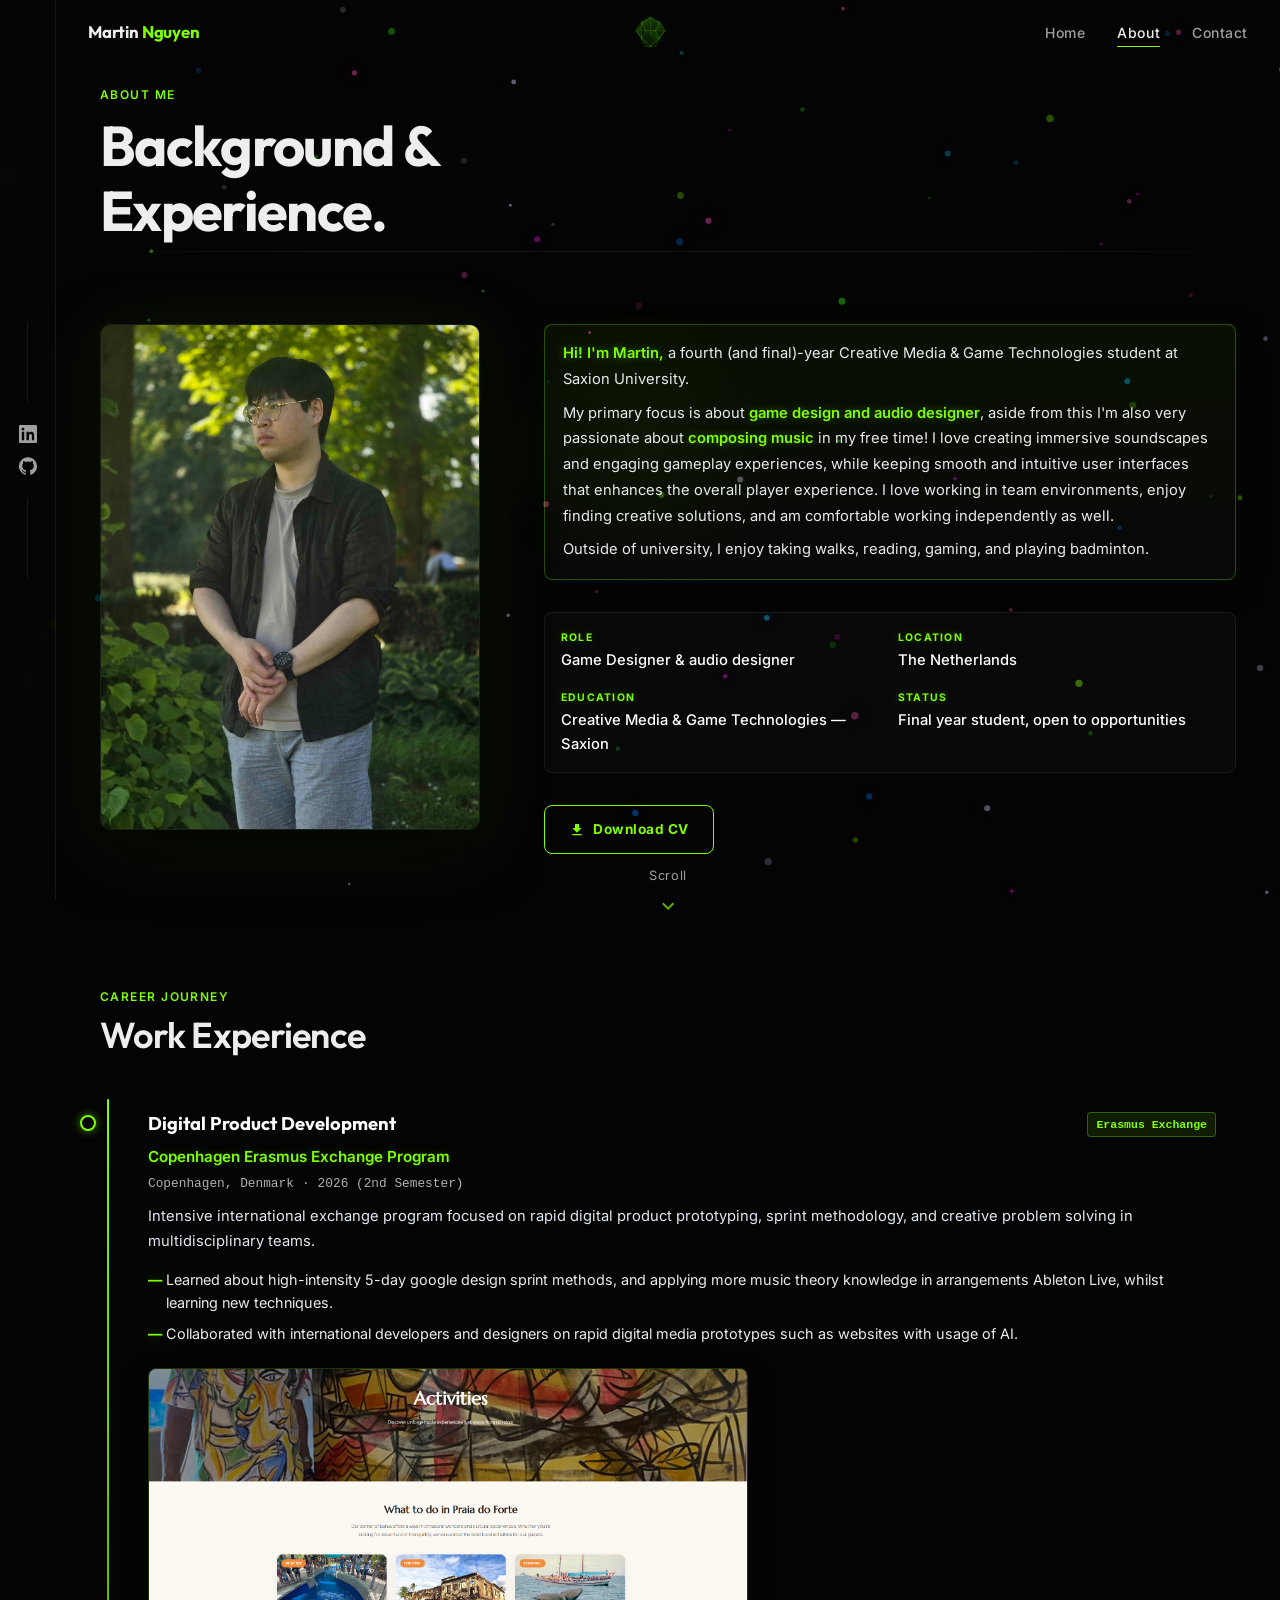
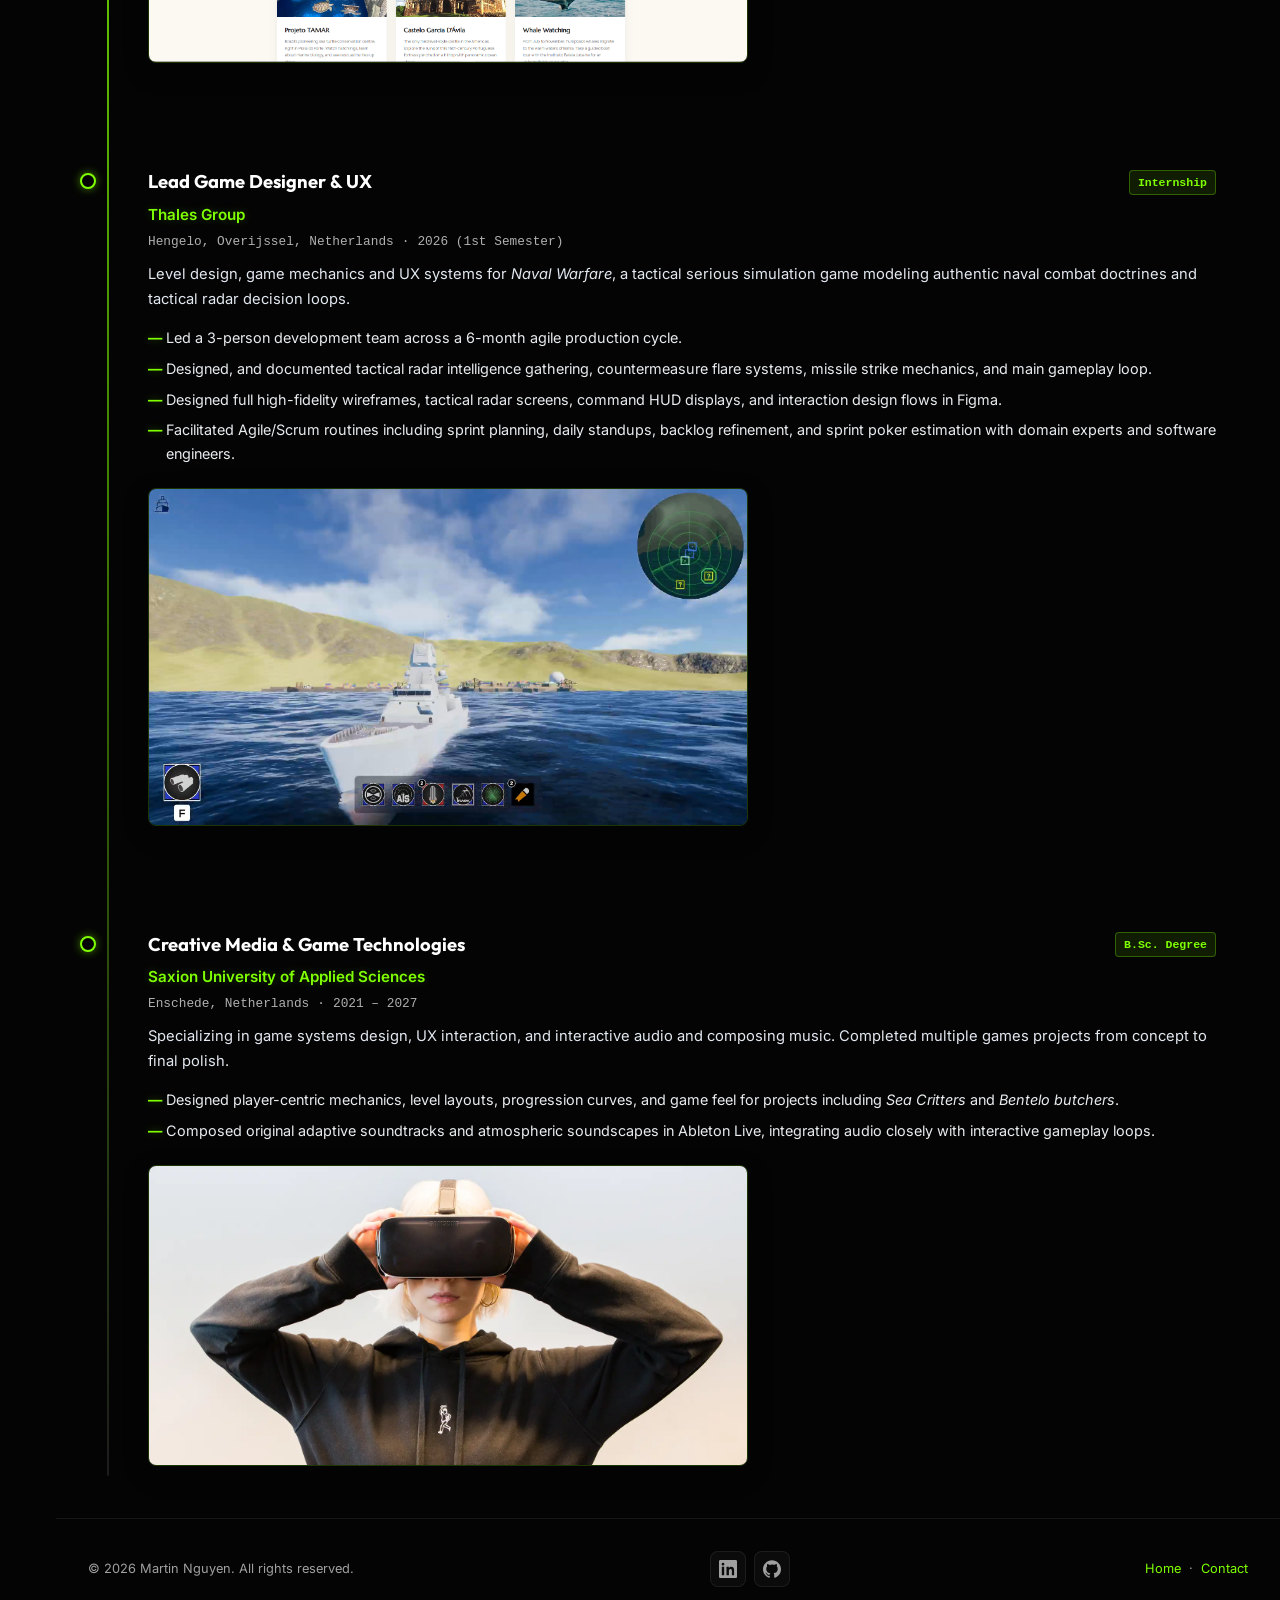
==== commit e5eaea33: "small bug fixes linked in not linked" ====
--- a/about.html
+++ b/about.html
@@ -450,10 +450,10 @@
         <li>
           <a
             class="social-sidebar__link"
-            href="https://www.linkedin.com/"
+            href="https://www.linkedin.com/in/martngu/"
             target="_blank"
             rel="noopener noreferrer"
-            aria-label="LinkedIn"
+            aria-label="LinkedIn profile"
             title="LinkedIn"
           >
             <svg viewBox="0 0 24 24">
@@ -627,6 +627,26 @@
             <li><a class="navbar__link" href="about.html">About</a></li>
             <li><a class="navbar__link" href="contact.html">Contact</a></li>
           </ul>
+          <div class="mobile-menu-socials" aria-label="Social links">
+            <a
+              href="https://www.linkedin.com/in/martngu/"
+              target="_blank"
+              rel="noopener noreferrer"
+              aria-label="LinkedIn profile"
+              title="LinkedIn"
+            >
+              <svg viewBox="0 0 24 24" aria-hidden="true"><path d="M20.447 20.452H17.21v-5.569c0-1.327-.024-3.037-1.852-3.037-1.853 0-2.136 1.445-2.136 2.939v5.667H9.987V9h3.12v1.561h.045c.434-.823 1.494-1.691 3.076-1.691 3.292 0 3.9 2.167 3.9 4.984v6.598zM5.337 7.433a1.81 1.81 0 1 1 0-3.621 1.81 1.81 0 0 1 0 3.621zm1.604 13.019H3.733V9h3.208v11.452zM22.225 0H1.771C.792 0 0 .774 0 1.729v20.542C0 23.227.792 24 1.771 24h20.451C23.2 24 24 23.227 24 22.271V1.729C24 .774 23.2 0 22.222 0z"/></svg>
+            </a>
+            <a
+              href="https://github.com/Martngu"
+              target="_blank"
+              rel="noopener noreferrer"
+              aria-label="GitHub profile"
+              title="GitHub"
+            >
+              <svg viewBox="0 0 24 24" aria-hidden="true"><path d="M12 .297c-6.63 0-12 5.373-12 12 0 5.303 3.438 9.8 8.205 11.385.6.113.82-.258.82-.577 0-.285-.01-1.04-.015-2.04-3.338.724-4.042-1.61-4.042-1.61-.546-1.385-1.335-1.755-1.335-1.755-1.087-.744.084-.729.084-.729 1.205.084 1.838 1.236 1.838 1.236 1.07 1.835 2.809 1.305 3.495.998.108-.776.417-1.305.76-1.605-2.665-.3-5.466-1.332-5.466-5.93 0-1.31.465-2.38 1.235-3.22-.135-.303-.54-1.523.105-3.176 0 0 1.005-.322 3.3 1.23a11.5 11.5 0 0 1 3-.405c1.02.005 2.045.138 3 .405 2.28-1.552 3.285-1.23 3.285-1.23.645 1.653.24 2.873.12 3.176.765.84 1.23 1.91 1.23 3.22 0 4.61-2.805 5.625-5.475 5.92.42.36.81 1.096.81 2.22 0 1.606-.015 2.896-.015 3.286 0 .315.21.69.825.57C20.565 22.092 24 17.592 24 12.297c0-6.627-5.373-12-12-12"/></svg>
+            </a>
+          </div>
         </div>
       </nav>
     </header>
@@ -917,6 +937,26 @@
         &copy; <span id="footer-year"></span> Martin Nguyen. All rights
         reserved.
       </p>
+      <div class="footer-socials" aria-label="Social links">
+        <a
+          href="https://www.linkedin.com/in/martngu/"
+          target="_blank"
+          rel="noopener noreferrer"
+          aria-label="LinkedIn profile"
+          title="LinkedIn"
+        >
+          <svg viewBox="0 0 24 24" aria-hidden="true"><path d="M20.447 20.452H17.21v-5.569c0-1.327-.024-3.037-1.852-3.037-1.853 0-2.136 1.445-2.136 2.939v5.667H9.987V9h3.12v1.561h.045c.434-.823 1.494-1.691 3.076-1.691 3.292 0 3.9 2.167 3.9 4.984v6.598zM5.337 7.433a1.81 1.81 0 1 1 0-3.621 1.81 1.81 0 0 1 0 3.621zm1.604 13.019H3.733V9h3.208v11.452zM22.225 0H1.771C.792 0 0 .774 0 1.729v20.542C0 23.227.792 24 1.771 24h20.451C23.2 24 24 23.227 24 22.271V1.729C24 .774 23.2 0 22.222 0z"/></svg>
+        </a>
+        <a
+          href="https://github.com/Martngu"
+          target="_blank"
+          rel="noopener noreferrer"
+          aria-label="GitHub profile"
+          title="GitHub"
+        >
+          <svg viewBox="0 0 24 24" aria-hidden="true"><path d="M12 .297c-6.63 0-12 5.373-12 12 0 5.303 3.438 9.8 8.205 11.385.6.113.82-.258.82-.577 0-.285-.01-1.04-.015-2.04-3.338.724-4.042-1.61-4.042-1.61-.546-1.385-1.335-1.755-1.335-1.755-1.087-.744.084-.729.084-.729 1.205.084 1.838 1.236 1.838 1.236 1.07 1.835 2.809 1.305 3.495.998.108-.776.417-1.305.76-1.605-2.665-.3-5.466-1.332-5.466-5.93 0-1.31.465-2.38 1.235-3.22-.135-.303-.54-1.523.105-3.176 0 0 1.005-.322 3.3 1.23a11.5 11.5 0 0 1 3-.405c1.02.005 2.045.138 3 .405 2.28-1.552 3.285-1.23 3.285-1.23.645 1.653.24 2.873.12 3.176.765.84 1.23 1.91 1.23 3.22 0 4.61-2.805 5.625-5.475 5.92.42.36.81 1.096.81 2.22 0 1.606-.015 2.896-.015 3.286 0 .315.21.69.825.57C20.565 22.092 24 17.592 24 12.297c0-6.627-5.373-12-12-12"/></svg>
+        </a>
+      </div>
       <p>
         <a href="index.html">Home</a>
         &nbsp;·&nbsp;
--- a/css/main.css
+++ b/css/main.css
@@ -706,6 +706,63 @@
 
 .site-footer a:hover { opacity: 0.7; }
 
+/* ---- Footer & Mobile Menu Social Links ---- */
+.footer-socials,
+.mobile-menu-socials {
+  display: flex;
+  align-items: center;
+  gap: var(--space-sm);
+}
+
+.footer-socials a,
+.mobile-menu-socials a {
+  display: flex;
+  align-items: center;
+  justify-content: center;
+  width: 36px;
+  height: 36px;
+  border-radius: var(--radius-md);
+  border: 1px solid var(--color-border);
+  color: var(--color-text-muted);
+  background: rgba(255, 255, 255, 0.03);
+  transition:
+    color var(--transition-fast),
+    border-color var(--transition-fast),
+    box-shadow var(--transition-fast),
+    transform var(--transition-fast);
+}
+
+.footer-socials a:hover,
+.mobile-menu-socials a:hover {
+  color: var(--color-accent);
+  border-color: rgba(127, 255, 0, 0.4);
+  box-shadow: 0 0 12px rgba(127, 255, 0, 0.25);
+  transform: translateY(-2px);
+  opacity: 1;
+}
+
+.footer-socials a svg,
+.mobile-menu-socials a svg {
+  width: 18px;
+  height: 18px;
+  fill: currentColor;
+}
+
+.mobile-menu-socials {
+  margin-top: var(--space-md);
+  gap: var(--space-md);
+}
+
+.mobile-menu-socials a {
+  width: 44px;
+  height: 44px;
+}
+
+.mobile-menu-socials a svg {
+  width: 22px;
+  height: 22px;
+}
+
 
 /* ============================================================
    10. RESPONSIVE / MOBILE
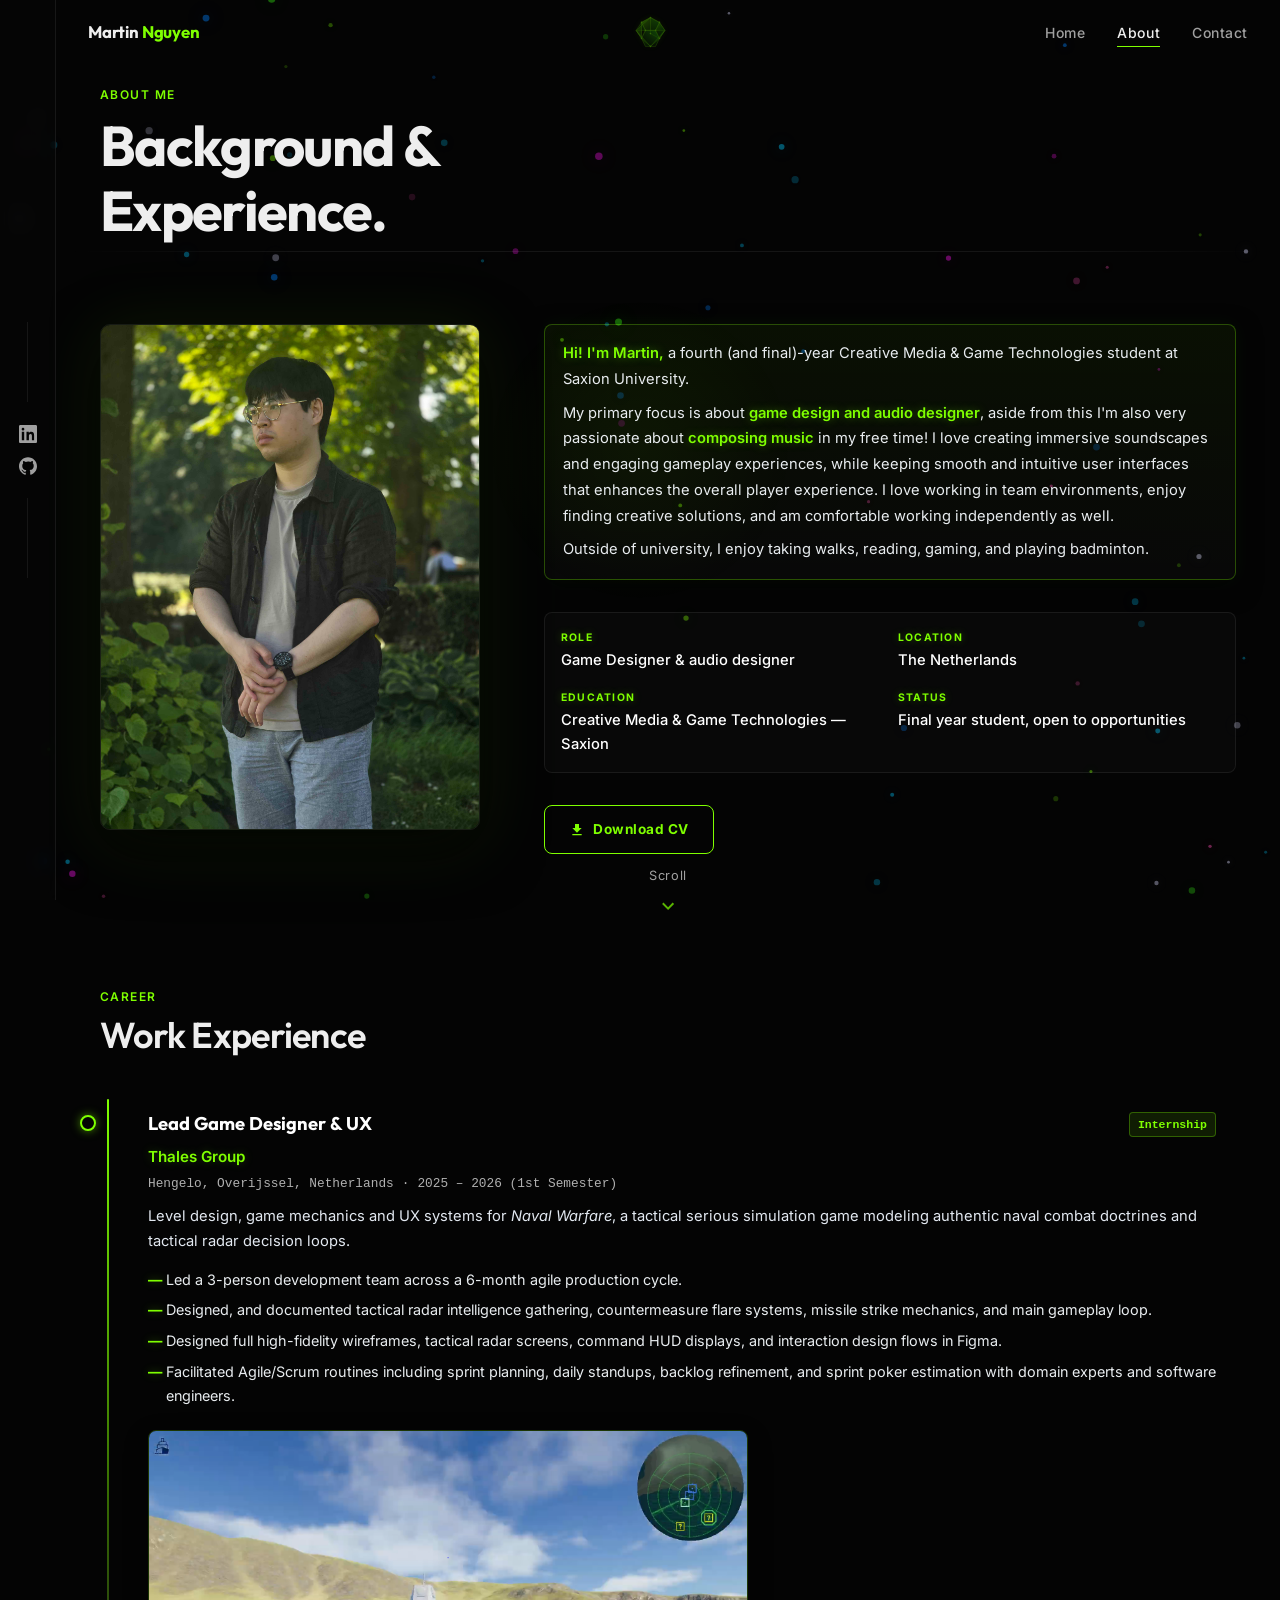
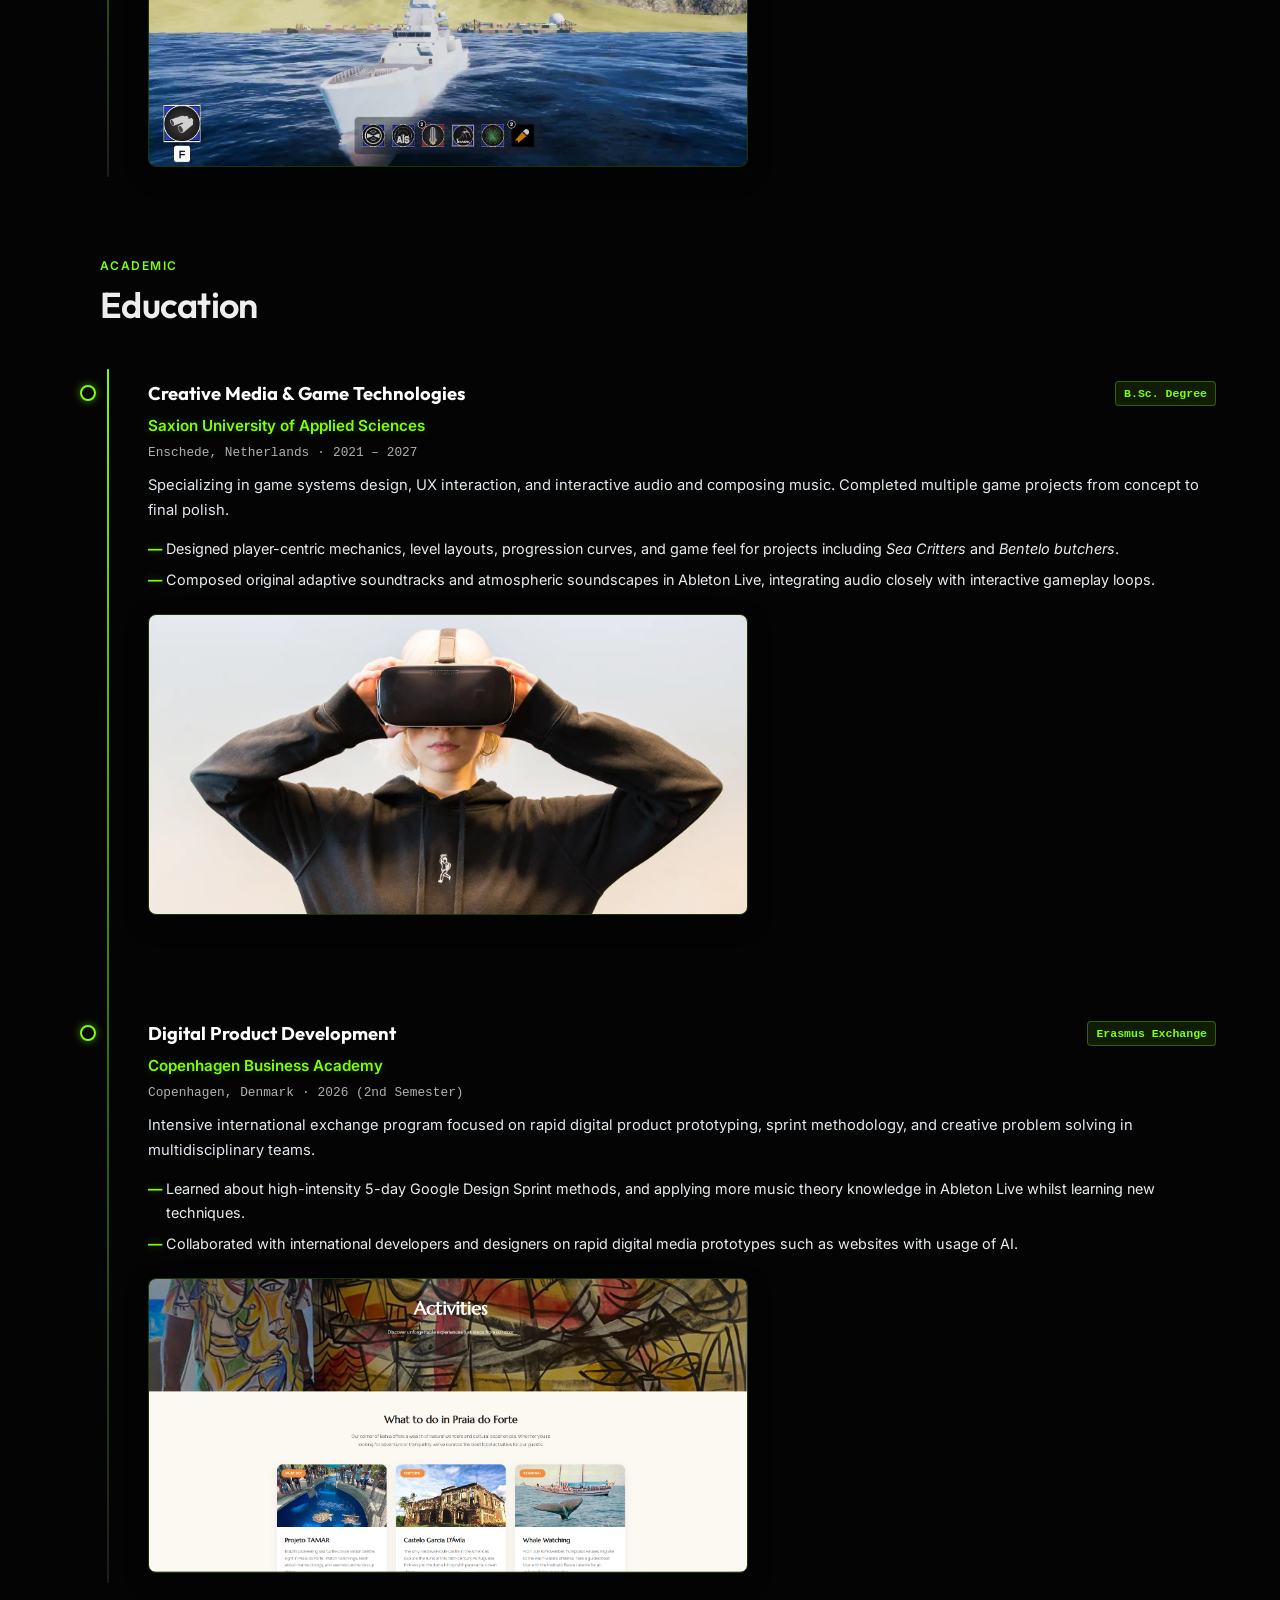
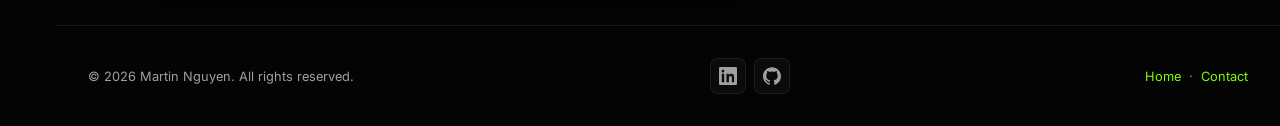
==== commit 33f2493b: "sorting sorting latest to oldest, and labeling in about me" ====
--- a/about.html
+++ b/about.html
@@ -1,4 +1,4 @@
-<!doctype html>
+﻿<!doctype html>
 <html lang="en">
   <head>
     <!-- ================================================================
@@ -772,27 +772,92 @@
         </div>
         <!-- /about-profile-section -->
 
-        <!-- FULL WIDTH: Work Experience Timeline -->
+        <!-- WORK EXPERIENCE SECTION -->
         <div class="about-hero__text-col fade-in-up">
           <div>
-            <span class="text-label">Career Journey</span>
+            <span class="text-label">Career</span>
             <h2 class="text-h2" style="margin-top: var(--space-xs)">
               Work Experience
             </h2>
           </div>
-
-          <!-- Timeline container -->
           <div class="experience-timeline">
-            <!-- TIMELINE ITEM 1: Copenhagen Exchange Program -->
+            <!-- TIMELINE ITEM: Thales Group -->
+            <div class="timeline-item">
+              <div class="timeline-header">
+                <div class="timeline-title-row">
+                  <h3 class="timeline-title">
+                    <a href="https://www.youtube.com/watch?v=9mTBeol3GdE" target="_blank" rel="noopener noreferrer">Lead Game Designer &amp; UX</a>
+                  </h3>
+                  <span class="timeline-badge">Internship</span>
+                </div>
+                <span class="timeline-company">Thales Group</span>
+                <div class="timeline-meta">
+                  <span>Hengelo, Overijssel, Netherlands</span>
+                  <span>&#183;</span>
+                  <span>2025 &ndash; 2026 (1st Semester)</span>
+                </div>
+              </div>
+              <p class="timeline-body">
+                Level design, game mechanics and UX systems for
+                <em>Naval Warfare</em>, a tactical serious simulation game
+                modeling authentic naval combat doctrines and tactical radar
+                decision loops.
+              </p>
+              <ul class="timeline-bullets">
+                <li>Led a 3-person development team across a 6-month agile production cycle.</li>
+                <li>Designed, and documented tactical radar intelligence gathering, countermeasure flare systems, missile strike mechanics, and main gameplay loop.</li>
+                <li>Designed full high-fidelity wireframes, tactical radar screens, command HUD displays, and interaction design flows in Figma.</li>
+                <li>Facilitated Agile/Scrum routines including sprint planning, daily standups, backlog refinement, and sprint poker estimation with domain experts and software engineers.</li>
+              </ul>
+              <img src="assets/images/Thales timeline .PNG" alt="Thales project overview" class="timeline-image" />
+            </div>
+          </div>
+        </div>
+        <!-- /Work Experience Section -->
+
+        <!-- EDUCATION SECTION -->
+        <div class="about-hero__text-col fade-in-up">
+          <div>
+            <span class="text-label">Academic</span>
+            <h2 class="text-h2" style="margin-top: var(--space-xs)">
+              Education
+            </h2>
+          </div>
+          <div class="experience-timeline">
+            <!-- TIMELINE ITEM: Saxion University -->
+            <div class="timeline-item">
+              <div class="timeline-header">
+                <div class="timeline-title-row">
+                  <h3 class="timeline-title">Creative Media &amp; Game Technologies</h3>
+                  <span class="timeline-badge">B.Sc. Degree</span>
+                </div>
+                <span class="timeline-company">Saxion University of Applied Sciences</span>
+                <div class="timeline-meta">
+                  <span>Enschede, Netherlands</span>
+                  <span>&#183;</span>
+                  <span>2021 &ndash; 2027</span>
+                </div>
+              </div>
+              <p class="timeline-body">
+                Specializing in game systems design, UX interaction, and
+                interactive audio and composing music. Completed multiple game
+                projects from concept to final polish.
+              </p>
+              <ul class="timeline-bullets">
+                <li>Designed player-centric mechanics, level layouts, progression curves, and game feel for projects including <em>Sea Critters</em> and <em>Bentelo butchers</em>.</li>
+                <li>Composed original adaptive soundtracks and atmospheric soundscapes in Ableton Live, integrating audio closely with interactive gameplay loops.</li>
+              </ul>
+              <img src="assets/images/header-cmgt-creative-media-and-game-technologies.webp" alt="Creative Media &amp; Game Technologies" class="timeline-image" />
+            </div>
+
+            <!-- TIMELINE ITEM: Copenhagen Business Academy -->
             <div class="timeline-item">
               <div class="timeline-header">
                 <div class="timeline-title-row">
                   <h3 class="timeline-title">Digital Product Development</h3>
                   <span class="timeline-badge">Erasmus Exchange</span>
                 </div>
-                <span class="timeline-company"
-                  >Copenhagen Erasmus Exchange Program</span
-                >
+                <span class="timeline-company">Copenhagen Business Academy</span>
                 <div class="timeline-meta">
                   <span>Copenhagen, Denmark</span>
                   <span>&#183;</span>
@@ -805,125 +870,14 @@
                 problem solving in multidisciplinary teams.
               </p>
               <ul class="timeline-bullets">
-                <li>
-                  Learned about high-intensity 5-day google design sprint
-                  methods, and applying more music theory knowledge in
-                  arrangements Ableton Live, whilst learning new techniques.
-                </li>
-                <li>
-                  Collaborated with international developers and designers on
-                  rapid digital media prototypes such as websites with usage of
-                  AI.
-                </li>
+                <li>Learned about high-intensity 5-day Google Design Sprint methods, and applying more music theory knowledge in Ableton Live whilst learning new techniques.</li>
+                <li>Collaborated with international developers and designers on rapid digital media prototypes such as websites with usage of AI.</li>
               </ul>
-              <img
-                src="assets/images/portdo da lua EK.PNG"
-                alt="Porto da Lua project overview"
-                class="timeline-image"
-              />
-            </div>
-
-            <!-- TIMELINE ITEM 2: Thales Group -->
-            <div class="timeline-item">
-              <div class="timeline-header">
-                <div class="timeline-title-row">
-                  <h3 class="timeline-title">
-                    <a
-                      href="https://www.youtube.com/watch?v=9mTBeol3GdE"
-                      target="_blank"
-                      rel="noopener noreferrer"
-                      >Lead Game Designer &amp; UX</a
-                    >
-                  </h3>
-                  <span class="timeline-badge">Internship</span>
-                </div>
-                <span class="timeline-company">Thales Group</span>
-                <div class="timeline-meta">
-                  <span>Hengelo, Overijssel, Netherlands</span>
-                  <span>&#183;</span>
-                  <span>2026 (1st Semester)</span>
-                </div>
-              </div>
-              <p class="timeline-body">
-                Level design, game mechanics and UX systems for
-                <em>Naval Warfare</em>, a tactical serious simulation game
-                modeling authentic naval combat doctrines and tactical radar
-                decision loops.
-              </p>
-              <ul class="timeline-bullets">
-                <li>
-                  Led a 3-person development team across a 6-month agile
-                  production cycle.
-                </li>
-                <li>
-                  Designed, and documented tactical radar intelligence
-                  gathering, countermeasure flare systems, missile strike
-                  mechanics, and main gameplay loop.
-                </li>
-                <li>
-                  Designed full high-fidelity wireframes, tactical radar
-                  screens, command HUD displays, and interaction design flows in
-                  Figma.
-                </li>
-                <li>
-                  Facilitated Agile/Scrum routines including sprint planning,
-                  daily standups, backlog refinement, and sprint poker
-                  estimation with domain experts and software engineers.
-                </li>
-              </ul>
-              <img
-                src="assets/images/Thales timeline .PNG"
-                alt="Thales project overview"
-                class="timeline-image"
-              />
-            </div>
-
-            <!-- TIMELINE ITEM 3: Saxion University -->
-            <div class="timeline-item">
-              <div class="timeline-header">
-                <div class="timeline-title-row">
-                  <h3 class="timeline-title">
-                    Creative Media &amp; Game Technologies
-                  </h3>
-                  <span class="timeline-badge">B.Sc. Degree</span>
-                </div>
-                <span class="timeline-company"
-                  >Saxion University of Applied Sciences</span
-                >
-                <div class="timeline-meta">
-                  <span>Enschede, Netherlands</span>
-                  <span>&#183;</span>
-                  <span>2021 &ndash; 2027</span>
-                </div>
-              </div>
-              <p class="timeline-body">
-                Specializing in game systems design, UX interaction, and
-                interactive audio and composing music. Completed multiple games
-                projects from concept to final polish.
-              </p>
-              <ul class="timeline-bullets">
-                <li>
-                  Designed player-centric mechanics, level layouts, progression
-                  curves, and game feel for projects including
-                  <em>Sea Critters</em> and <em>Bentelo butchers</em>.
-                </li>
-                <li>
-                  Composed original adaptive soundtracks and atmospheric
-                  soundscapes in Ableton Live, integrating audio closely with
-                  interactive gameplay loops.
-                </li>
-              </ul>
-              <img
-                src="assets/images/header-cmgt-creative-media-and-game-technologies.webp"
-                alt="Creative Media & Game Technologies"
-                class="timeline-image"
-              />
+              <img src="assets/images/portdo da lua EK.PNG" alt="Porto da Lua project overview" class="timeline-image" />
             </div>
           </div>
-
-          <!-- /experience-timeline -->
         </div>
-        <!-- /about-hero__text-col -->
+        <!-- /Education Section -->
       </section>
       <!-- /about-hero -->
     </main>
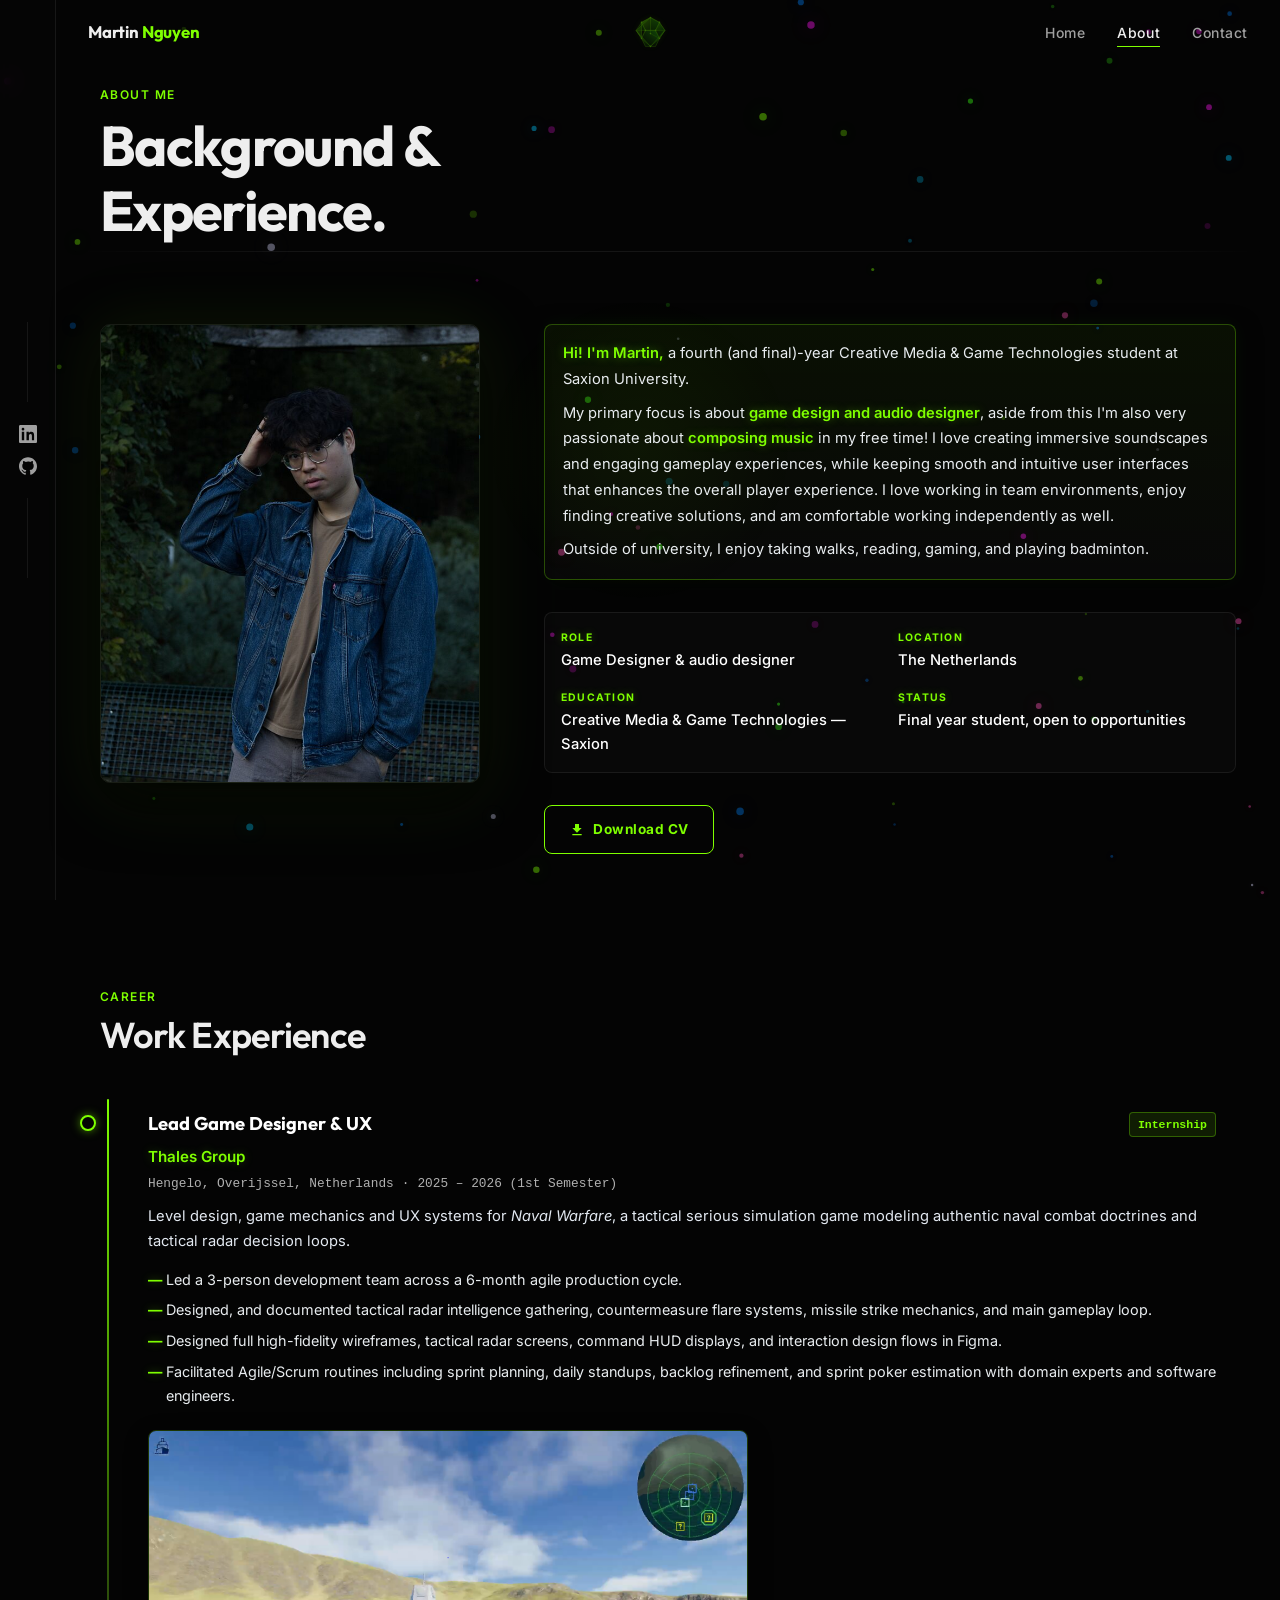
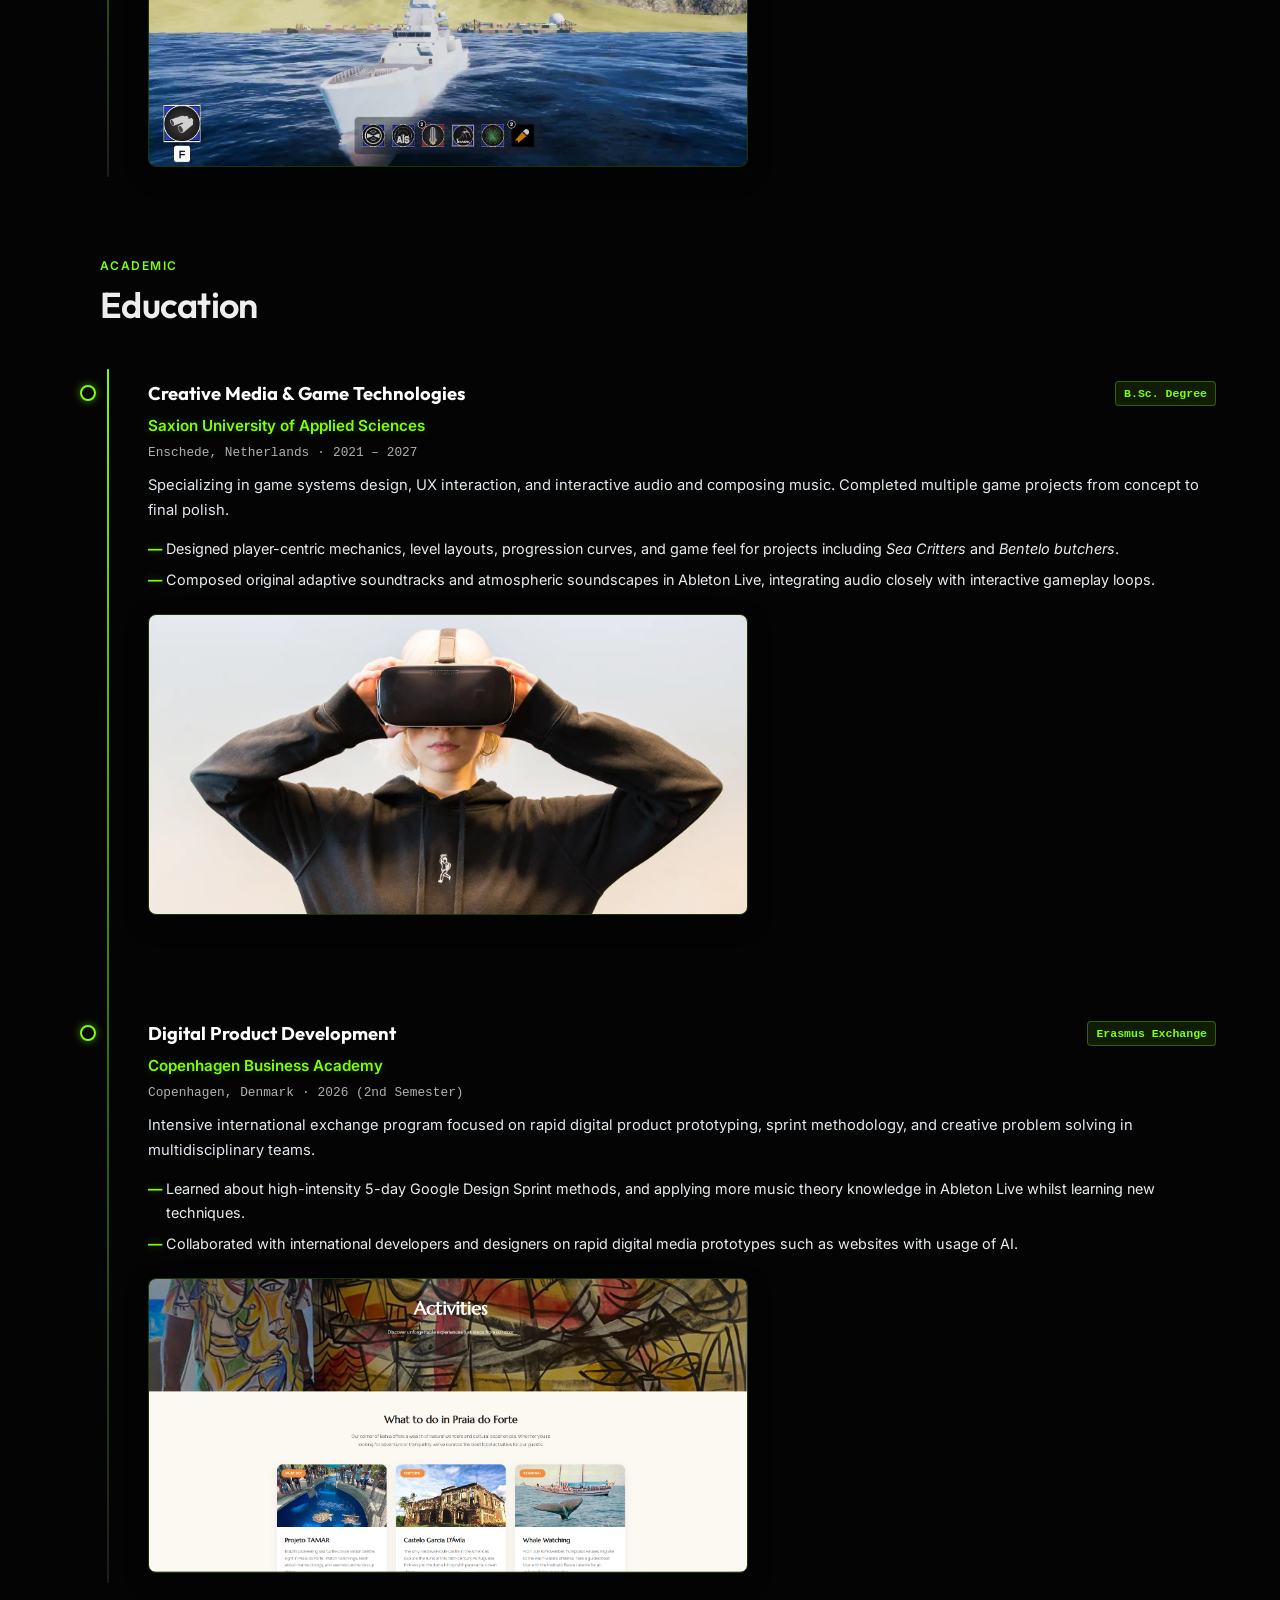
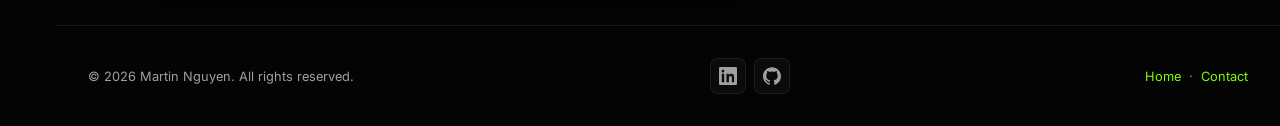
==== commit 5f33970f: "bug fix bug fix" ====
--- a/about.html
+++ b/about.html
@@ -1,4 +1,4 @@
-﻿<!doctype html>
+<!doctype html>
 <html lang="en">
   <head>
     <!-- ================================================================
@@ -201,37 +201,6 @@
         fill: currentColor;
       }
 
-      /* Scroll Indicator */
-      .scroll-indicator {
-        position: absolute;
-        bottom: 0;
-        left: 50%;
-        transform: translateX(-50%);
-        display: flex;
-        flex-direction: column;
-        align-items: center;
-        gap: 8px;
-        color: var(--color-text-muted);
-        font-size: 0.8rem;
-        animation: float 2s infinite ease-in-out;
-      }
-
-      @keyframes float {
-        0%,
-        100% {
-          transform: translate(-50%, 0);
-        }
-        50% {
-          transform: translate(-50%, 10px);
-        }
-      }
-
-      .scroll-indicator svg {
-        width: 24px;
-        height: 24px;
-        fill: var(--color-accent);
-        opacity: 0.7;
-      }
 
       /* ---- Text column: Experience Timeline ---- */
       .about-hero__text-col {
@@ -760,15 +729,6 @@
             </a>
           </div>
 
-          <!-- Scroll Indicator -->
-          <div class="scroll-indicator">
-            Scroll
-            <svg viewBox="0 0 24 24" aria-hidden="true">
-              <path
-                d="M7.41 8.59L12 13.17l4.59-4.58L18 10l-6 6-6-6 1.41-1.41z"
-              />
-            </svg>
-          </div>
         </div>
         <!-- /about-profile-section -->
 
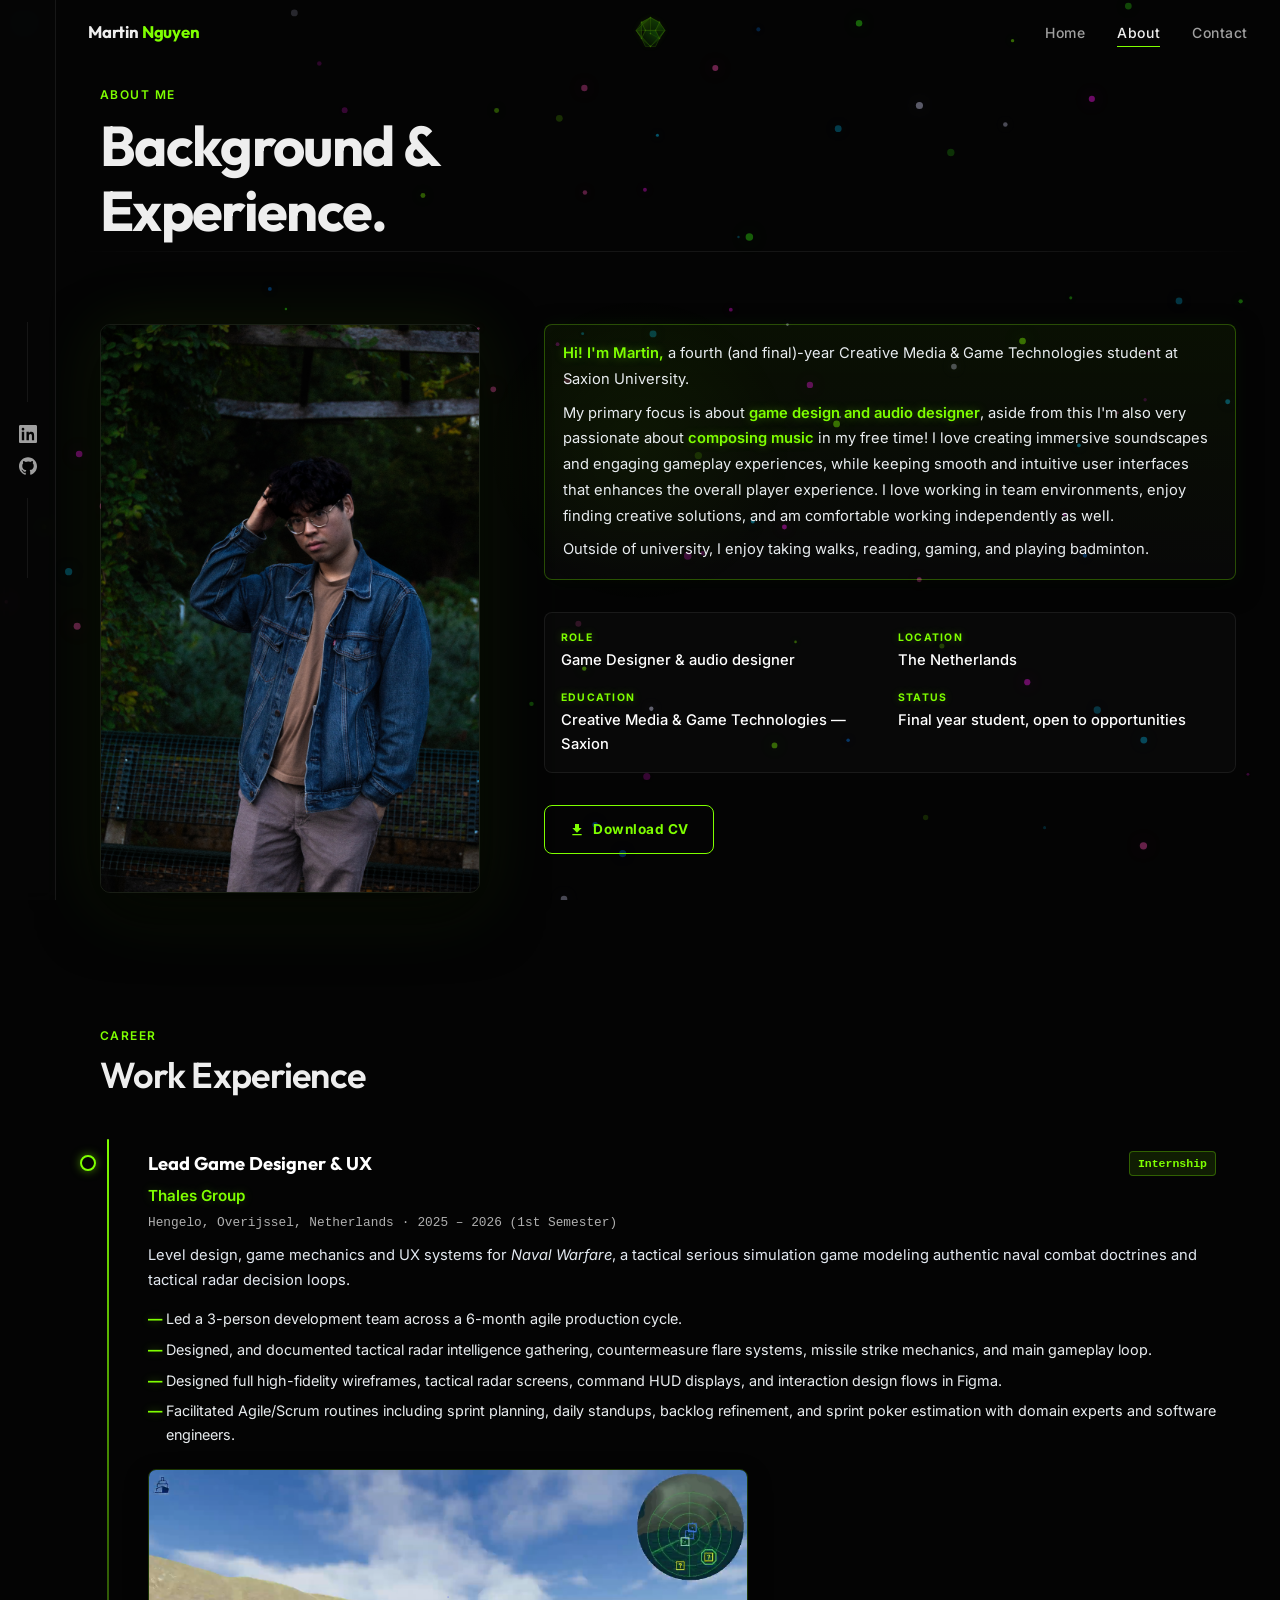
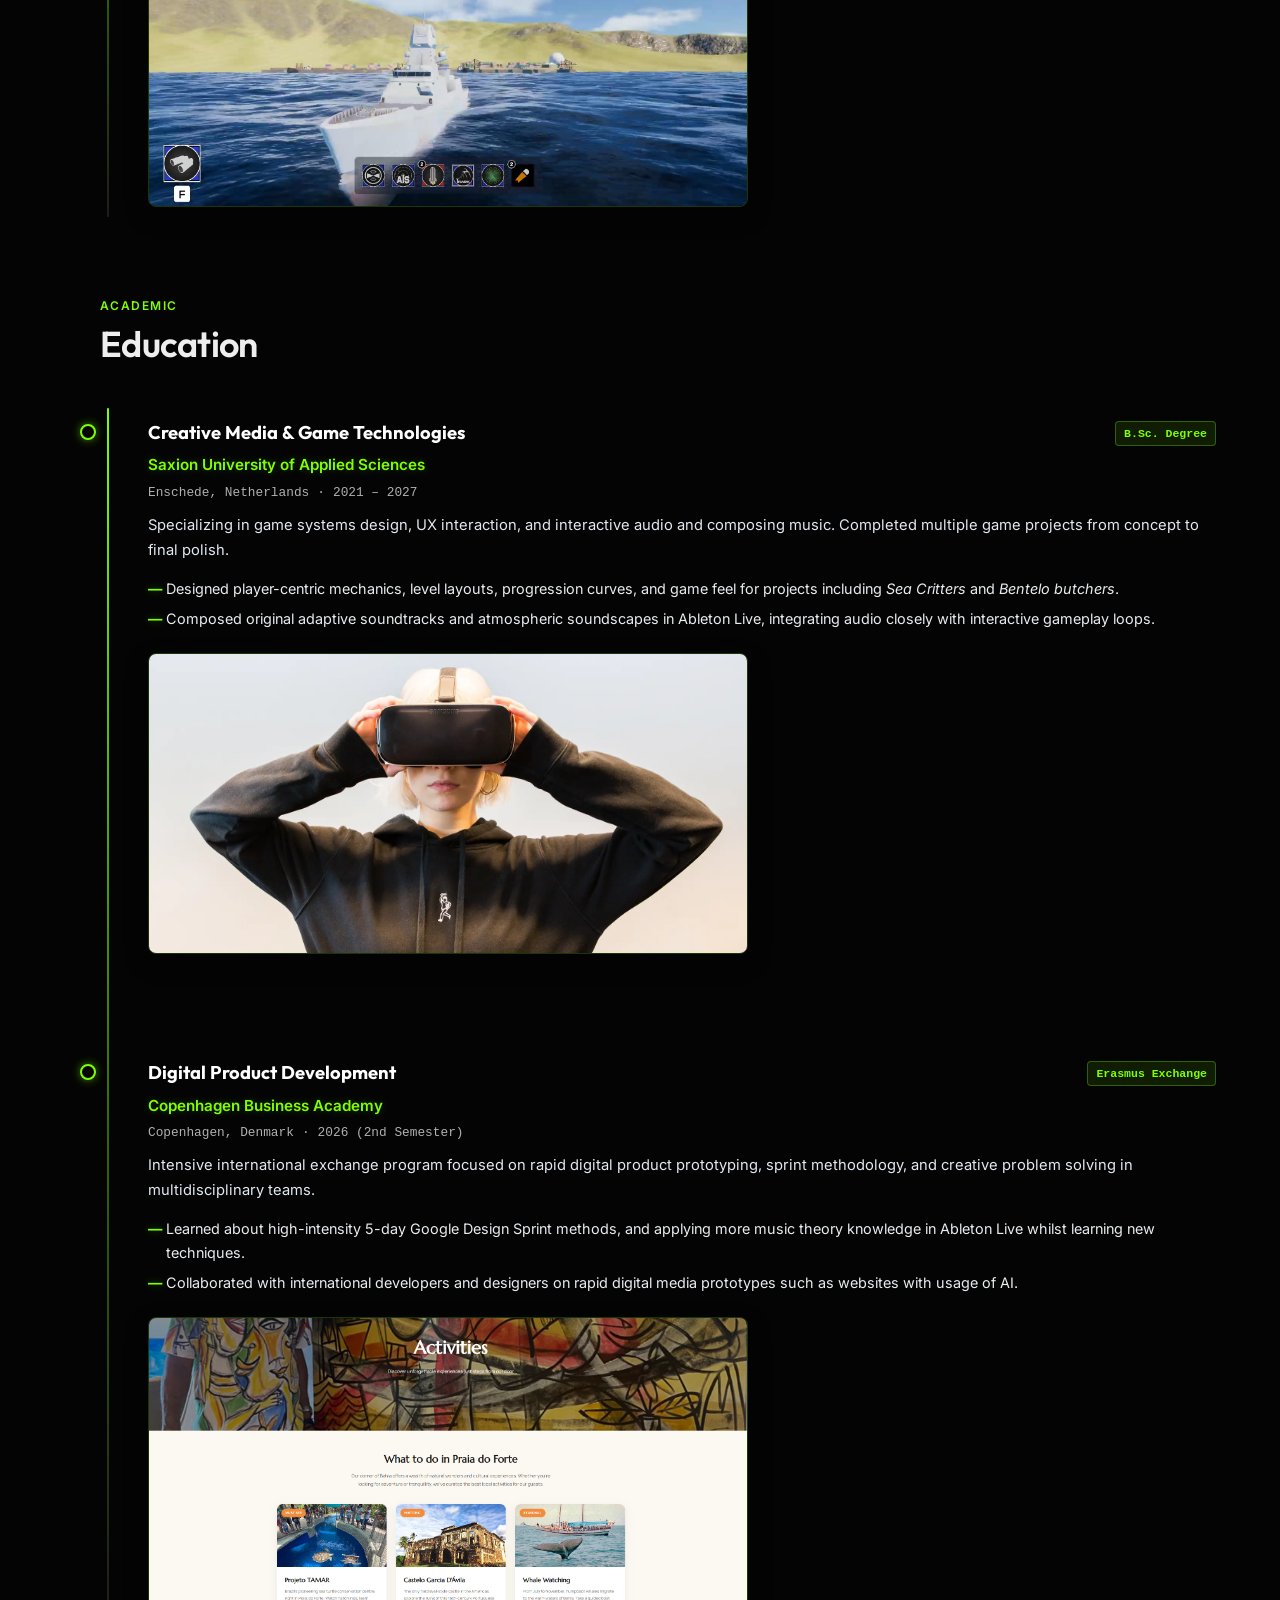
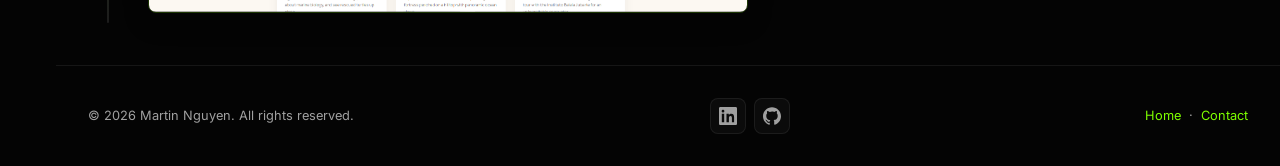
==== commit 1d0ec33b: "changing url in about.html as well" ====
--- a/about.html
+++ b/about.html
@@ -201,7 +201,6 @@
         fill: currentColor;
       }
 
-
       /* ---- Text column: Experience Timeline ---- */
       .about-hero__text-col {
         display: flex;
@@ -456,7 +455,7 @@
        ================================================================ -->
     <header>
       <nav class="navbar" aria-label="Main navigation">
-        <a class="navbar__brand" href="index.html"
+        <a class="navbar__brand" href="/Portfolio/"
           >Martin <span>Nguyen</span></a
         >
 
@@ -568,7 +567,7 @@
         </div>
 
         <ul class="navbar__links" role="list">
-          <li><a class="navbar__link" href="index.html">Home</a></li>
+          <li><a class="navbar__link" href="/Portfolio/">Home</a></li>
           <li>
             <a class="navbar__link active" href="about.html" aria-current="page"
               >About</a
@@ -592,7 +591,7 @@
           aria-label="Mobile navigation"
         >
           <ul role="list">
-            <li><a class="navbar__link" href="index.html">Home</a></li>
+            <li><a class="navbar__link" href="/Portfolio/">Home</a></li>
             <li><a class="navbar__link" href="about.html">About</a></li>
             <li><a class="navbar__link" href="contact.html">Contact</a></li>
           </ul>
@@ -604,7 +603,11 @@
               aria-label="LinkedIn profile"
               title="LinkedIn"
             >
-              <svg viewBox="0 0 24 24" aria-hidden="true"><path d="M20.447 20.452H17.21v-5.569c0-1.327-.024-3.037-1.852-3.037-1.853 0-2.136 1.445-2.136 2.939v5.667H9.987V9h3.12v1.561h.045c.434-.823 1.494-1.691 3.076-1.691 3.292 0 3.9 2.167 3.9 4.984v6.598zM5.337 7.433a1.81 1.81 0 1 1 0-3.621 1.81 1.81 0 0 1 0 3.621zm1.604 13.019H3.733V9h3.208v11.452zM22.225 0H1.771C.792 0 0 .774 0 1.729v20.542C0 23.227.792 24 1.771 24h20.451C23.2 24 24 23.227 24 22.271V1.729C24 .774 23.2 0 22.222 0z"/></svg>
+              <svg viewBox="0 0 24 24" aria-hidden="true">
+                <path
+                  d="M20.447 20.452H17.21v-5.569c0-1.327-.024-3.037-1.852-3.037-1.853 0-2.136 1.445-2.136 2.939v5.667H9.987V9h3.12v1.561h.045c.434-.823 1.494-1.691 3.076-1.691 3.292 0 3.9 2.167 3.9 4.984v6.598zM5.337 7.433a1.81 1.81 0 1 1 0-3.621 1.81 1.81 0 0 1 0 3.621zm1.604 13.019H3.733V9h3.208v11.452zM22.225 0H1.771C.792 0 0 .774 0 1.729v20.542C0 23.227.792 24 1.771 24h20.451C23.2 24 24 23.227 24 22.271V1.729C24 .774 23.2 0 22.222 0z"
+                />
+              </svg>
             </a>
             <a
               href="https://github.com/Martngu"
@@ -613,7 +616,11 @@
               aria-label="GitHub profile"
               title="GitHub"
             >
-              <svg viewBox="0 0 24 24" aria-hidden="true"><path d="M12 .297c-6.63 0-12 5.373-12 12 0 5.303 3.438 9.8 8.205 11.385.6.113.82-.258.82-.577 0-.285-.01-1.04-.015-2.04-3.338.724-4.042-1.61-4.042-1.61-.546-1.385-1.335-1.755-1.335-1.755-1.087-.744.084-.729.084-.729 1.205.084 1.838 1.236 1.838 1.236 1.07 1.835 2.809 1.305 3.495.998.108-.776.417-1.305.76-1.605-2.665-.3-5.466-1.332-5.466-5.93 0-1.31.465-2.38 1.235-3.22-.135-.303-.54-1.523.105-3.176 0 0 1.005-.322 3.3 1.23a11.5 11.5 0 0 1 3-.405c1.02.005 2.045.138 3 .405 2.28-1.552 3.285-1.23 3.285-1.23.645 1.653.24 2.873.12 3.176.765.84 1.23 1.91 1.23 3.22 0 4.61-2.805 5.625-5.475 5.92.42.36.81 1.096.81 2.22 0 1.606-.015 2.896-.015 3.286 0 .315.21.69.825.57C20.565 22.092 24 17.592 24 12.297c0-6.627-5.373-12-12-12"/></svg>
+              <svg viewBox="0 0 24 24" aria-hidden="true">
+                <path
+                  d="M12 .297c-6.63 0-12 5.373-12 12 0 5.303 3.438 9.8 8.205 11.385.6.113.82-.258.82-.577 0-.285-.01-1.04-.015-2.04-3.338.724-4.042-1.61-4.042-1.61-.546-1.385-1.335-1.755-1.335-1.755-1.087-.744.084-.729.084-.729 1.205.084 1.838 1.236 1.838 1.236 1.07 1.835 2.809 1.305 3.495.998.108-.776.417-1.305.76-1.605-2.665-.3-5.466-1.332-5.466-5.93 0-1.31.465-2.38 1.235-3.22-.135-.303-.54-1.523.105-3.176 0 0 1.005-.322 3.3 1.23a11.5 11.5 0 0 1 3-.405c1.02.005 2.045.138 3 .405 2.28-1.552 3.285-1.23 3.285-1.23.645 1.653.24 2.873.12 3.176.765.84 1.23 1.91 1.23 3.22 0 4.61-2.805 5.625-5.475 5.92.42.36.81 1.096.81 2.22 0 1.606-.015 2.896-.015 3.286 0 .315.21.69.825.57C20.565 22.092 24 17.592 24 12.297c0-6.627-5.373-12-12-12"
+                />
+              </svg>
             </a>
           </div>
         </div>
@@ -728,7 +735,6 @@
               Download CV
             </a>
           </div>
-
         </div>
         <!-- /about-profile-section -->
 
@@ -746,7 +752,12 @@
               <div class="timeline-header">
                 <div class="timeline-title-row">
                   <h3 class="timeline-title">
-                    <a href="https://www.youtube.com/watch?v=9mTBeol3GdE" target="_blank" rel="noopener noreferrer">Lead Game Designer &amp; UX</a>
+                    <a
+                      href="https://www.youtube.com/watch?v=9mTBeol3GdE"
+                      target="_blank"
+                      rel="noopener noreferrer"
+                      >Lead Game Designer &amp; UX</a
+                    >
                   </h3>
                   <span class="timeline-badge">Internship</span>
                 </div>
@@ -764,12 +775,31 @@
                 decision loops.
               </p>
               <ul class="timeline-bullets">
-                <li>Led a 3-person development team across a 6-month agile production cycle.</li>
-                <li>Designed, and documented tactical radar intelligence gathering, countermeasure flare systems, missile strike mechanics, and main gameplay loop.</li>
-                <li>Designed full high-fidelity wireframes, tactical radar screens, command HUD displays, and interaction design flows in Figma.</li>
-                <li>Facilitated Agile/Scrum routines including sprint planning, daily standups, backlog refinement, and sprint poker estimation with domain experts and software engineers.</li>
+                <li>
+                  Led a 3-person development team across a 6-month agile
+                  production cycle.
+                </li>
+                <li>
+                  Designed, and documented tactical radar intelligence
+                  gathering, countermeasure flare systems, missile strike
+                  mechanics, and main gameplay loop.
+                </li>
+                <li>
+                  Designed full high-fidelity wireframes, tactical radar
+                  screens, command HUD displays, and interaction design flows in
+                  Figma.
+                </li>
+                <li>
+                  Facilitated Agile/Scrum routines including sprint planning,
+                  daily standups, backlog refinement, and sprint poker
+                  estimation with domain experts and software engineers.
+                </li>
               </ul>
-              <img src="assets/images/Thales timeline .PNG" alt="Thales project overview" class="timeline-image" />
+              <img
+                src="assets/images/Thales timeline .PNG"
+                alt="Thales project overview"
+                class="timeline-image"
+              />
             </div>
           </div>
         </div>
@@ -788,10 +818,14 @@
             <div class="timeline-item">
               <div class="timeline-header">
                 <div class="timeline-title-row">
-                  <h3 class="timeline-title">Creative Media &amp; Game Technologies</h3>
+                  <h3 class="timeline-title">
+                    Creative Media &amp; Game Technologies
+                  </h3>
                   <span class="timeline-badge">B.Sc. Degree</span>
                 </div>
-                <span class="timeline-company">Saxion University of Applied Sciences</span>
+                <span class="timeline-company"
+                  >Saxion University of Applied Sciences</span
+                >
                 <div class="timeline-meta">
                   <span>Enschede, Netherlands</span>
                   <span>&#183;</span>
@@ -804,10 +838,22 @@
                 projects from concept to final polish.
               </p>
               <ul class="timeline-bullets">
-                <li>Designed player-centric mechanics, level layouts, progression curves, and game feel for projects including <em>Sea Critters</em> and <em>Bentelo butchers</em>.</li>
-                <li>Composed original adaptive soundtracks and atmospheric soundscapes in Ableton Live, integrating audio closely with interactive gameplay loops.</li>
+                <li>
+                  Designed player-centric mechanics, level layouts, progression
+                  curves, and game feel for projects including
+                  <em>Sea Critters</em> and <em>Bentelo butchers</em>.
+                </li>
+                <li>
+                  Composed original adaptive soundtracks and atmospheric
+                  soundscapes in Ableton Live, integrating audio closely with
+                  interactive gameplay loops.
+                </li>
               </ul>
-              <img src="assets/images/header-cmgt-creative-media-and-game-technologies.webp" alt="Creative Media &amp; Game Technologies" class="timeline-image" />
+              <img
+                src="assets/images/header-cmgt-creative-media-and-game-technologies.webp"
+                alt="Creative Media &amp; Game Technologies"
+                class="timeline-image"
+              />
             </div>
 
             <!-- TIMELINE ITEM: Copenhagen Business Academy -->
@@ -817,7 +863,9 @@
                   <h3 class="timeline-title">Digital Product Development</h3>
                   <span class="timeline-badge">Erasmus Exchange</span>
                 </div>
-                <span class="timeline-company">Copenhagen Business Academy</span>
+                <span class="timeline-company"
+                  >Copenhagen Business Academy</span
+                >
                 <div class="timeline-meta">
                   <span>Copenhagen, Denmark</span>
                   <span>&#183;</span>
@@ -830,10 +878,22 @@
                 problem solving in multidisciplinary teams.
               </p>
               <ul class="timeline-bullets">
-                <li>Learned about high-intensity 5-day Google Design Sprint methods, and applying more music theory knowledge in Ableton Live whilst learning new techniques.</li>
-                <li>Collaborated with international developers and designers on rapid digital media prototypes such as websites with usage of AI.</li>
+                <li>
+                  Learned about high-intensity 5-day Google Design Sprint
+                  methods, and applying more music theory knowledge in Ableton
+                  Live whilst learning new techniques.
+                </li>
+                <li>
+                  Collaborated with international developers and designers on
+                  rapid digital media prototypes such as websites with usage of
+                  AI.
+                </li>
               </ul>
-              <img src="assets/images/portdo da lua EK.PNG" alt="Porto da Lua project overview" class="timeline-image" />
+              <img
+                src="assets/images/portdo da lua EK.PNG"
+                alt="Porto da Lua project overview"
+                class="timeline-image"
+              />
             </div>
           </div>
         </div>
@@ -859,7 +919,11 @@
           aria-label="LinkedIn profile"
           title="LinkedIn"
         >
-          <svg viewBox="0 0 24 24" aria-hidden="true"><path d="M20.447 20.452H17.21v-5.569c0-1.327-.024-3.037-1.852-3.037-1.853 0-2.136 1.445-2.136 2.939v5.667H9.987V9h3.12v1.561h.045c.434-.823 1.494-1.691 3.076-1.691 3.292 0 3.9 2.167 3.9 4.984v6.598zM5.337 7.433a1.81 1.81 0 1 1 0-3.621 1.81 1.81 0 0 1 0 3.621zm1.604 13.019H3.733V9h3.208v11.452zM22.225 0H1.771C.792 0 0 .774 0 1.729v20.542C0 23.227.792 24 1.771 24h20.451C23.2 24 24 23.227 24 22.271V1.729C24 .774 23.2 0 22.222 0z"/></svg>
+          <svg viewBox="0 0 24 24" aria-hidden="true">
+            <path
+              d="M20.447 20.452H17.21v-5.569c0-1.327-.024-3.037-1.852-3.037-1.853 0-2.136 1.445-2.136 2.939v5.667H9.987V9h3.12v1.561h.045c.434-.823 1.494-1.691 3.076-1.691 3.292 0 3.9 2.167 3.9 4.984v6.598zM5.337 7.433a1.81 1.81 0 1 1 0-3.621 1.81 1.81 0 0 1 0 3.621zm1.604 13.019H3.733V9h3.208v11.452zM22.225 0H1.771C.792 0 0 .774 0 1.729v20.542C0 23.227.792 24 1.771 24h20.451C23.2 24 24 23.227 24 22.271V1.729C24 .774 23.2 0 22.222 0z"
+            />
+          </svg>
         </a>
         <a
           href="https://github.com/Martngu"
@@ -868,11 +932,15 @@
           aria-label="GitHub profile"
           title="GitHub"
         >
-          <svg viewBox="0 0 24 24" aria-hidden="true"><path d="M12 .297c-6.63 0-12 5.373-12 12 0 5.303 3.438 9.8 8.205 11.385.6.113.82-.258.82-.577 0-.285-.01-1.04-.015-2.04-3.338.724-4.042-1.61-4.042-1.61-.546-1.385-1.335-1.755-1.335-1.755-1.087-.744.084-.729.084-.729 1.205.084 1.838 1.236 1.838 1.236 1.07 1.835 2.809 1.305 3.495.998.108-.776.417-1.305.76-1.605-2.665-.3-5.466-1.332-5.466-5.93 0-1.31.465-2.38 1.235-3.22-.135-.303-.54-1.523.105-3.176 0 0 1.005-.322 3.3 1.23a11.5 11.5 0 0 1 3-.405c1.02.005 2.045.138 3 .405 2.28-1.552 3.285-1.23 3.285-1.23.645 1.653.24 2.873.12 3.176.765.84 1.23 1.91 1.23 3.22 0 4.61-2.805 5.625-5.475 5.92.42.36.81 1.096.81 2.22 0 1.606-.015 2.896-.015 3.286 0 .315.21.69.825.57C20.565 22.092 24 17.592 24 12.297c0-6.627-5.373-12-12-12"/></svg>
+          <svg viewBox="0 0 24 24" aria-hidden="true">
+            <path
+              d="M12 .297c-6.63 0-12 5.373-12 12 0 5.303 3.438 9.8 8.205 11.385.6.113.82-.258.82-.577 0-.285-.01-1.04-.015-2.04-3.338.724-4.042-1.61-4.042-1.61-.546-1.385-1.335-1.755-1.335-1.755-1.087-.744.084-.729.084-.729 1.205.084 1.838 1.236 1.838 1.236 1.07 1.835 2.809 1.305 3.495.998.108-.776.417-1.305.76-1.605-2.665-.3-5.466-1.332-5.466-5.93 0-1.31.465-2.38 1.235-3.22-.135-.303-.54-1.523.105-3.176 0 0 1.005-.322 3.3 1.23a11.5 11.5 0 0 1 3-.405c1.02.005 2.045.138 3 .405 2.28-1.552 3.285-1.23 3.285-1.23.645 1.653.24 2.873.12 3.176.765.84 1.23 1.91 1.23 3.22 0 4.61-2.805 5.625-5.475 5.92.42.36.81 1.096.81 2.22 0 1.606-.015 2.896-.015 3.286 0 .315.21.69.825.57C20.565 22.092 24 17.592 24 12.297c0-6.627-5.373-12-12-12"
+            />
+          </svg>
         </a>
       </div>
       <p>
-        <a href="index.html">Home</a>
+        <a href="/Portfolio/">Home</a>
         &nbsp;·&nbsp;
         <a href="contact.html">Contact</a>
       </p>
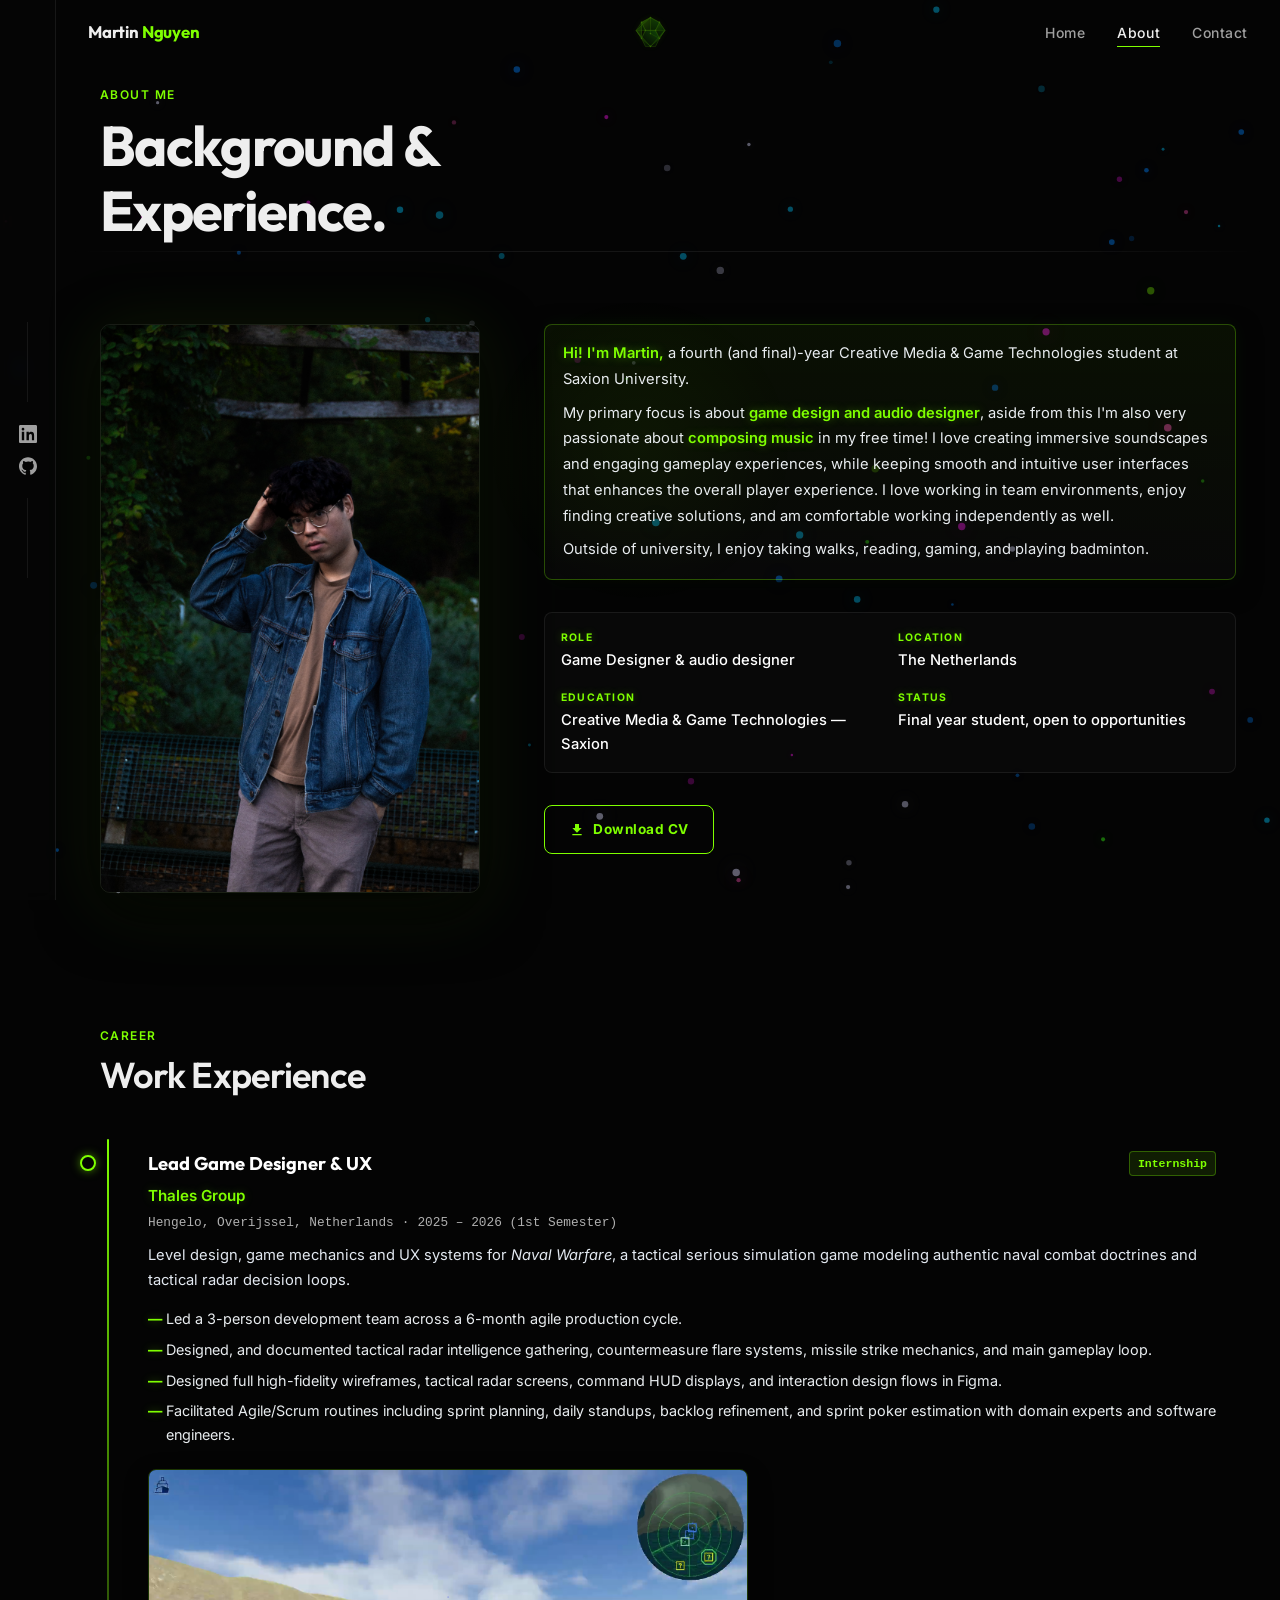
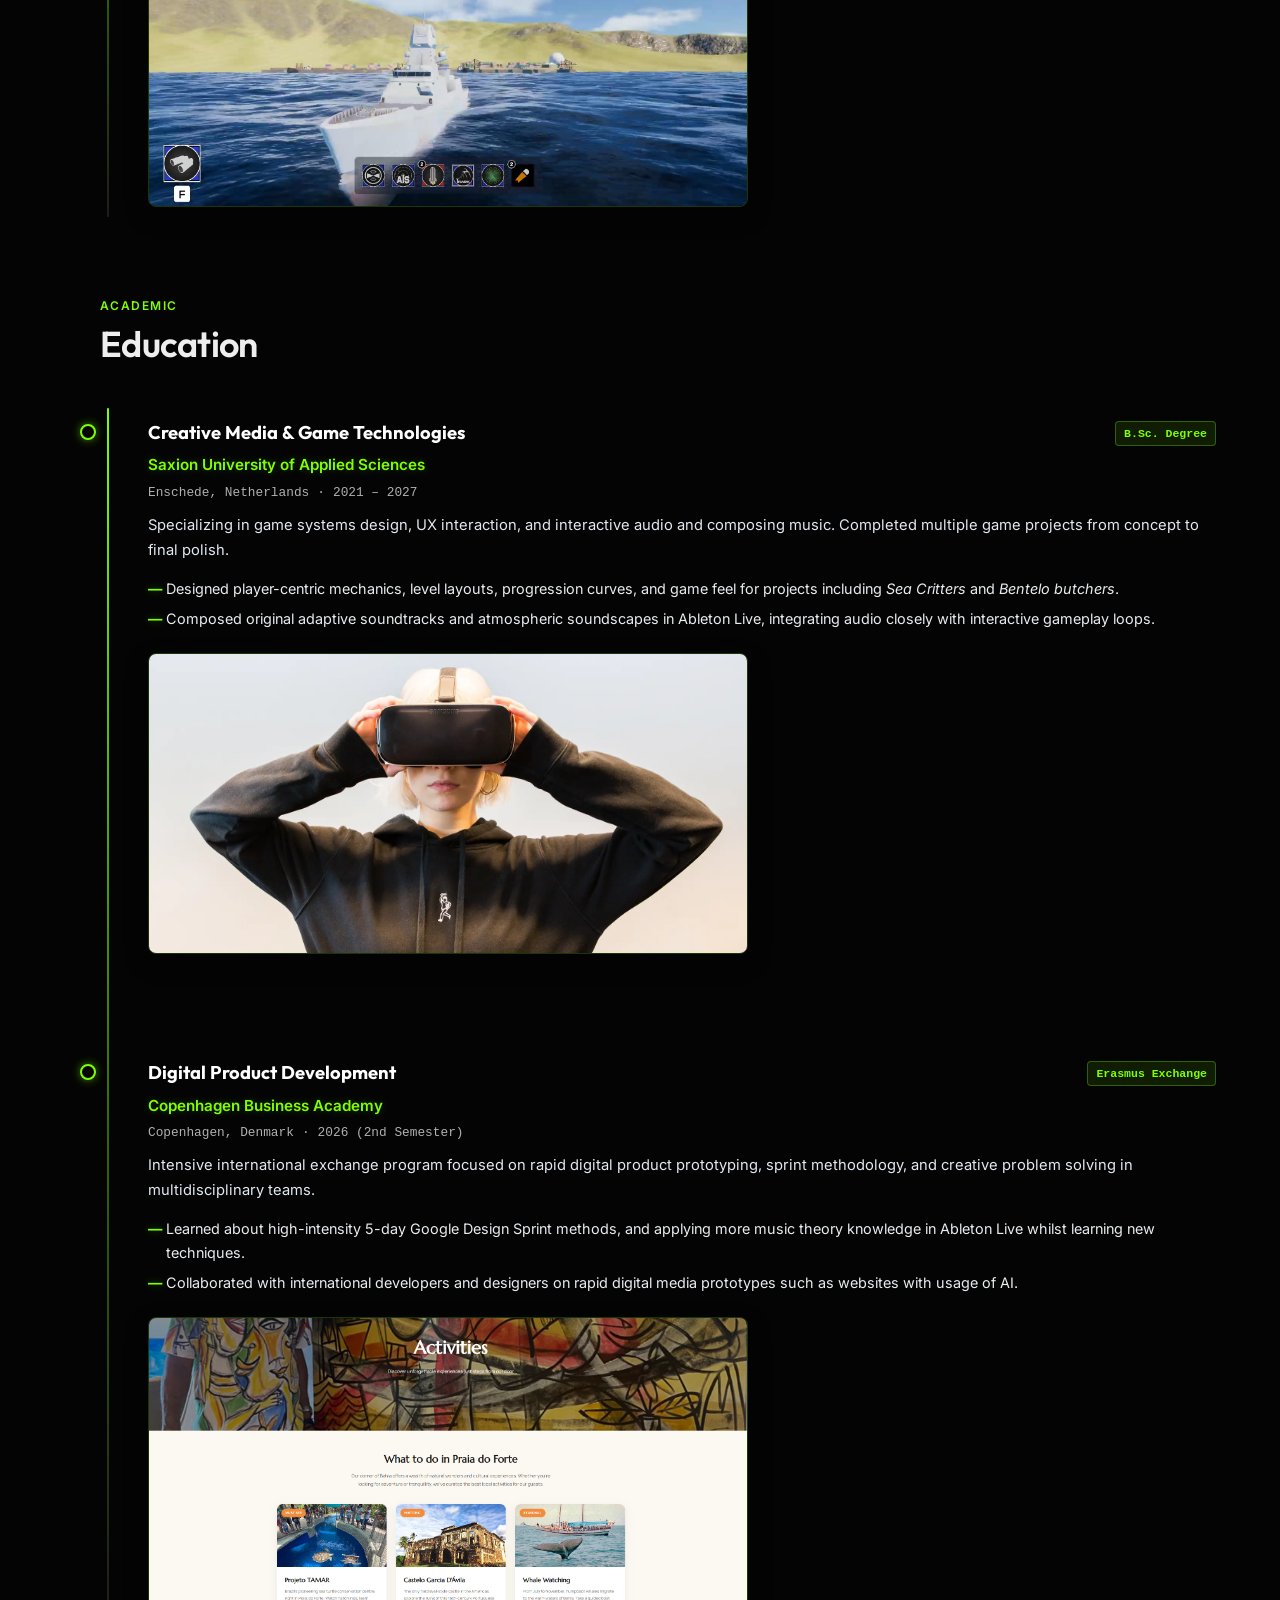
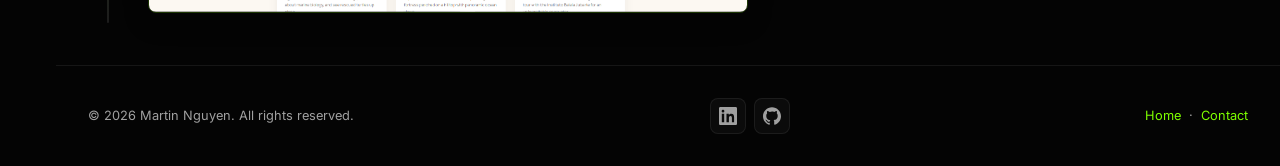
==== commit 997e2a70: "testing .html" ====
--- a/about.html
+++ b/about.html
@@ -569,7 +569,10 @@
         <ul class="navbar__links" role="list">
           <li><a class="navbar__link" href="/Portfolio/">Home</a></li>
           <li>
-            <a class="navbar__link active" href="about.html" aria-current="page"
+            <a
+              class="navbar__link active"
+              href="/Portfolio/about"
+              aria-current="page"
               >About</a
             >
           </li>
@@ -592,7 +595,7 @@
         >
           <ul role="list">
             <li><a class="navbar__link" href="/Portfolio/">Home</a></li>
-            <li><a class="navbar__link" href="about.html">About</a></li>
+            <li><a class="navbar__link" href="/Portfolio/about">About</a></li>
             <li><a class="navbar__link" href="contact.html">Contact</a></li>
           </ul>
           <div class="mobile-menu-socials" aria-label="Social links">
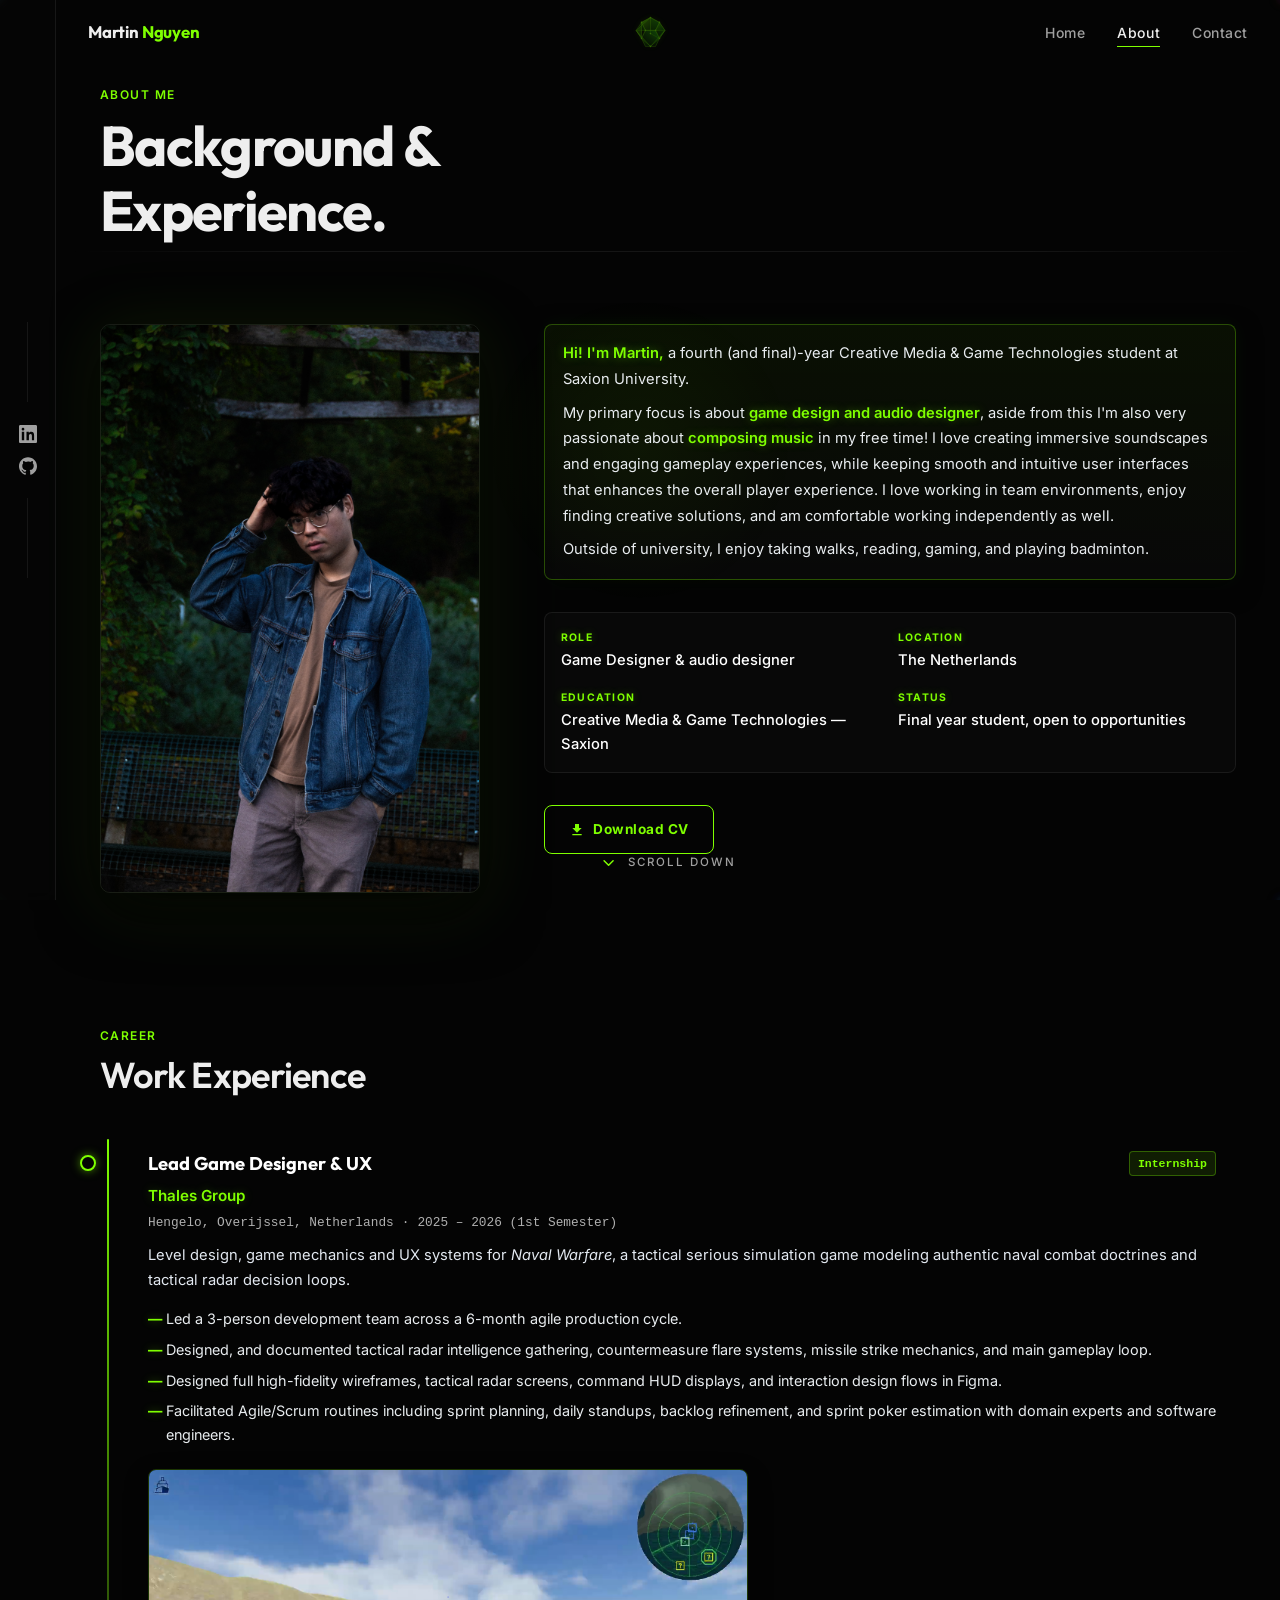
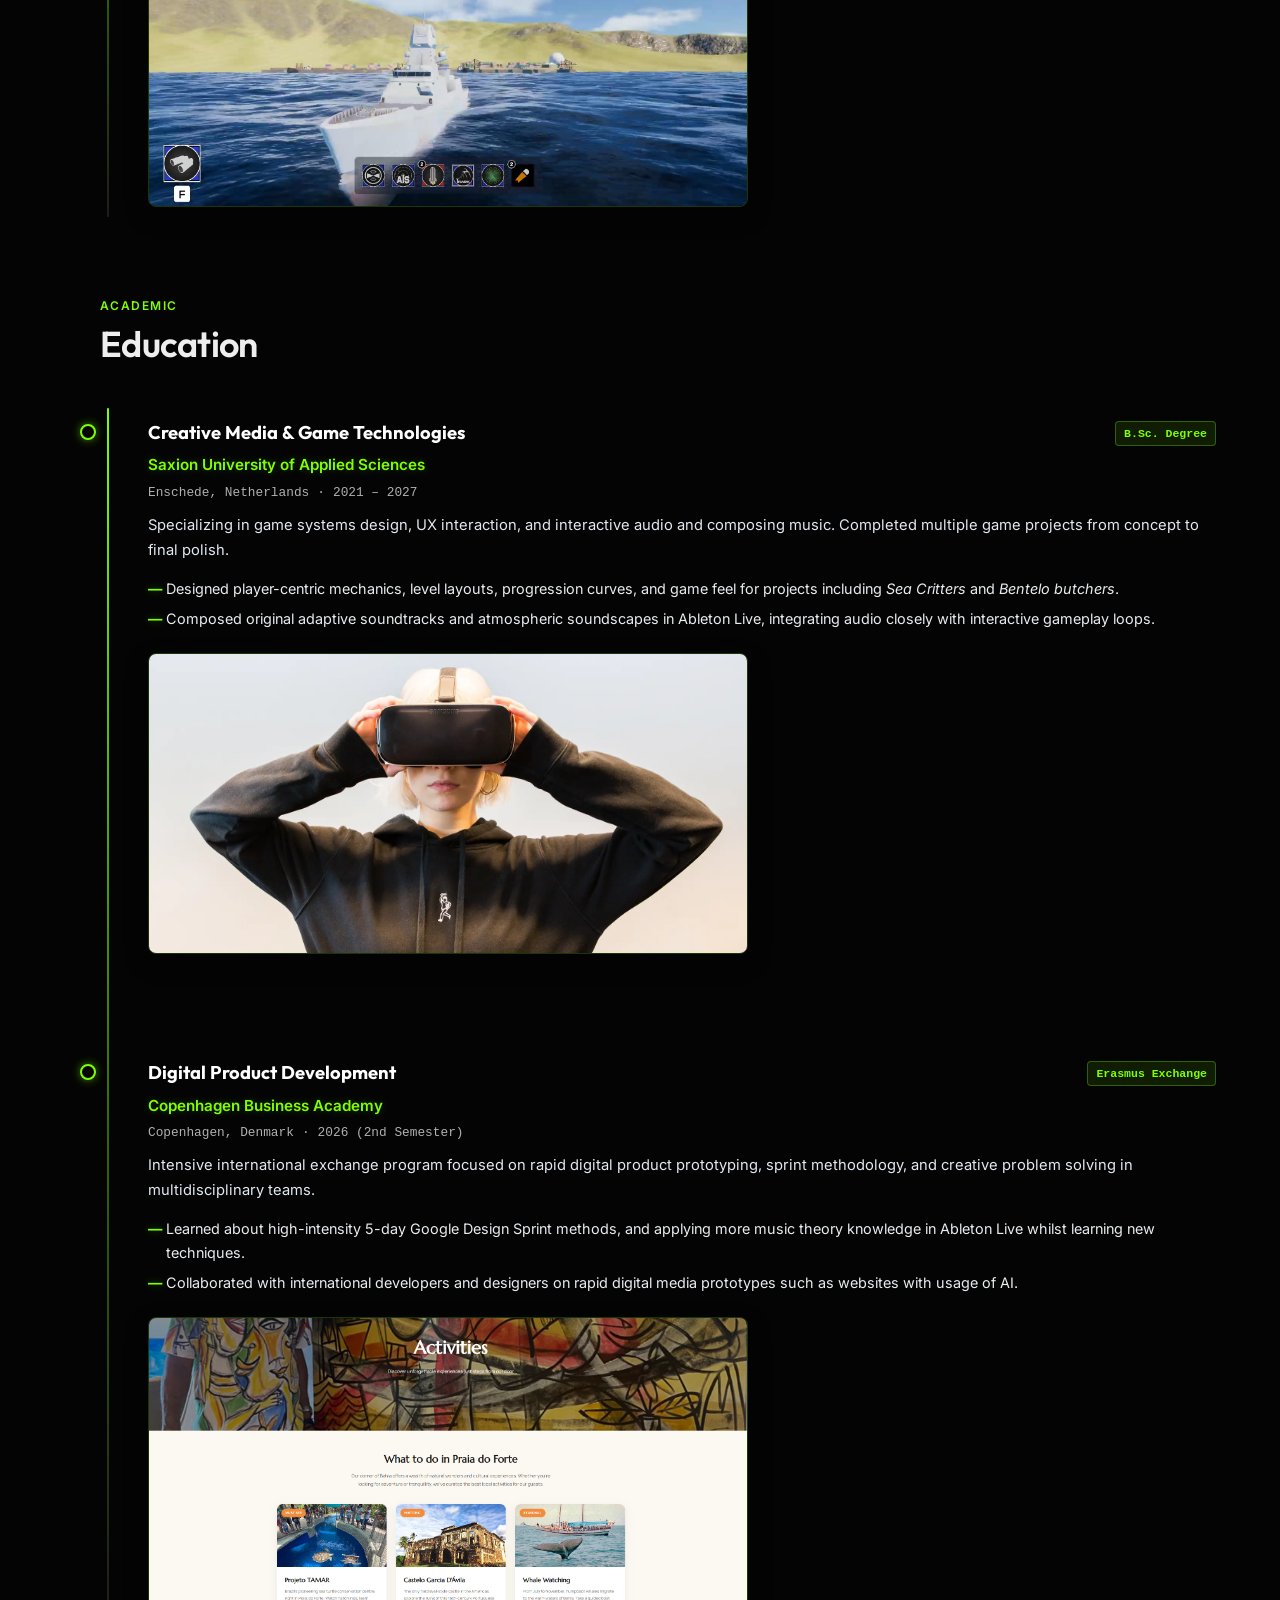
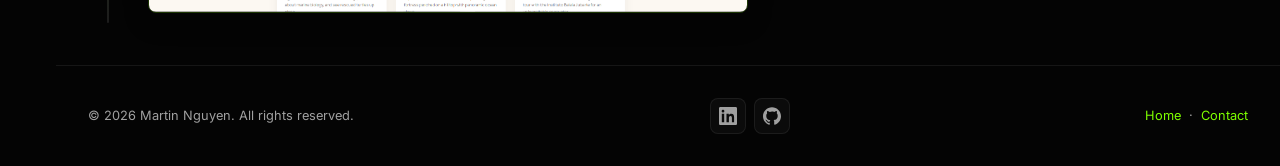
==== commit 27399776: "bug fixes re-adding scroll that was removed alongst the way" ====
--- a/about.html
+++ b/about.html
@@ -30,6 +30,8 @@
     <link rel="canonical" href="https://mnportfolio.maevede.cc/about.html" />
 
     <title>About - Martin Nguyen</title>
+    <!-- If JavaScript runs, add .js so the fade-in styles apply (no JS = content stays visible) -->
+    <script>document.documentElement.classList.add("js");</script>
 
     <!-- Google Fonts: Inter (body) + Outfit, Plus Jakarta Sans & Space Grotesk (headings) -->
     <link rel="preconnect" href="https://fonts.googleapis.com" />
@@ -393,6 +395,91 @@
         text-shadow: 0 0 8px rgba(127, 255, 0, 0.4);
       }
 
+      /* ---- Timeline fade-in (starts faint, fades up when scrolled into view) ---- */
+      html.js .timeline-item {
+        opacity: 0.12;
+        transform: translateY(18px);
+        transition:
+          opacity 0.9s ease,
+          transform 0.9s ease,
+          background 0.5s ease,
+          box-shadow 0.5s ease;
+      }
+      html.js .timeline-item.is-revealed {
+        opacity: 1;
+        transform: translateY(0);
+      }
+      /* Section headings above each timeline fade in the same way */
+      html.js .timeline-heading {
+        opacity: 0.12;
+        transform: translateY(18px);
+        transition:
+          opacity 0.9s ease,
+          transform 0.9s ease;
+      }
+      html.js .timeline-heading.is-revealed {
+        opacity: 1;
+        transform: translateY(0);
+      }
+
+      /* ---- "Scroll down" indicator ---- */
+      .scroll-hint {
+        position: fixed;
+        bottom: 28px;
+        /* centre it in the area to the right of the sidebar */
+        left: calc(50% + var(--sidebar-width) / 2);
+        transform: translateX(-50%);
+        z-index: 50;
+        pointer-events: none; /* never blocks clicks */
+        opacity: 1;
+        transition: opacity 0.6s ease;
+      }
+      .scroll-hint__inner {
+        display: flex;
+        align-items: center;
+        gap: 10px;
+        font-size: 0.72rem;
+        font-weight: 500;
+        letter-spacing: 0.18em;
+        text-transform: uppercase;
+        color: var(--color-text-muted);
+        animation: scroll-hint-bounce 1.8s ease-in-out infinite;
+      }
+      .scroll-hint__inner svg {
+        width: 18px;
+        height: 18px;
+        fill: none;
+        stroke: var(--color-accent);
+        stroke-width: 2;
+        stroke-linecap: round;
+        stroke-linejoin: round;
+      }
+      @keyframes scroll-hint-bounce {
+        0%,
+        100% {
+          transform: translateY(0);
+        }
+        50% {
+          transform: translateY(8px);
+        }
+      }
+      @media (max-width: 768px) {
+        .scroll-hint {
+          left: 50%; /* sidebar is hidden on mobile */
+        }
+      }
+      /* Respect people who ask their device for less motion */
+      @media (prefers-reduced-motion: reduce) {
+        .scroll-hint__inner {
+          animation: none;
+        }
+        html.js .timeline-item,
+        html.js .timeline-heading {
+          transition: opacity 0.4s ease;
+          transform: none;
+        }
+      }
+
       /* Responsive */
       @media (max-width: 860px) {
         .about-profile-section {
@@ -410,6 +497,14 @@
   </head>
 
   <body>
+    <!-- Scroll-down hint: bounces, fades away as you scroll, returns at the top -->
+    <div class="scroll-hint" id="scroll-hint" aria-hidden="true">
+      <div class="scroll-hint__inner">
+        <svg viewBox="0 0 24 24"><path d="M6 9l6 6 6-6" /></svg>
+        <span>Scroll down</span>
+      </div>
+    </div>
+
     <!-- ================================================================
        SOCIAL SIDEBAR (same as index.html — keep in sync)
        ================================================================ -->
@@ -455,7 +550,7 @@
        ================================================================ -->
     <header>
       <nav class="navbar" aria-label="Main navigation">
-        <a class="navbar__brand" href="/Portfolio/"
+        <a class="navbar__brand" href="index.html"
           >Martin <span>Nguyen</span></a
         >
 
@@ -567,11 +662,11 @@
         </div>
 
         <ul class="navbar__links" role="list">
-          <li><a class="navbar__link" href="/Portfolio/">Home</a></li>
+          <li><a class="navbar__link" href="index.html">Home</a></li>
           <li>
             <a
               class="navbar__link active"
-              href="/Portfolio/about"
+              href="about.html"
               aria-current="page"
               >About</a
             >
@@ -594,8 +689,8 @@
           aria-label="Mobile navigation"
         >
           <ul role="list">
-            <li><a class="navbar__link" href="/Portfolio/">Home</a></li>
-            <li><a class="navbar__link" href="/Portfolio/about">About</a></li>
+            <li><a class="navbar__link" href="index.html">Home</a></li>
+            <li><a class="navbar__link" href="about.html">About</a></li>
             <li><a class="navbar__link" href="contact.html">Contact</a></li>
           </ul>
           <div class="mobile-menu-socials" aria-label="Social links">
@@ -742,8 +837,8 @@
         <!-- /about-profile-section -->
 
         <!-- WORK EXPERIENCE SECTION -->
-        <div class="about-hero__text-col fade-in-up">
-          <div>
+        <div class="about-hero__text-col">
+          <div class="timeline-heading">
             <span class="text-label">Career</span>
             <h2 class="text-h2" style="margin-top: var(--space-xs)">
               Work Experience
@@ -809,8 +904,8 @@
         <!-- /Work Experience Section -->
 
         <!-- EDUCATION SECTION -->
-        <div class="about-hero__text-col fade-in-up">
-          <div>
+        <div class="about-hero__text-col">
+          <div class="timeline-heading">
             <span class="text-label">Academic</span>
             <h2 class="text-h2" style="margin-top: var(--space-xs)">
               Education
@@ -943,13 +1038,14 @@
         </a>
       </div>
       <p>
-        <a href="/Portfolio/">Home</a>
+        <a href="index.html">Home</a>
         &nbsp;·&nbsp;
         <a href="contact.html">Contact</a>
       </p>
     </footer>
 
     <!-- Scripts -->
+    <script src="js/nav.js"></script>
     <script src="js/effects.js"></script>
     <script>
       document.getElementById("footer-year").textContent =
@@ -977,6 +1073,53 @@
         document.querySelectorAll(".timeline-item").forEach((item) => {
           observer.observe(item);
         });
+
+        // ---- Timeline fade-in: reveal each item once when it scrolls into view ----
+        const revealObserver = new IntersectionObserver(
+          (entries) => {
+            entries.forEach((entry) => {
+              if (entry.isIntersecting) {
+                entry.target.classList.add("is-revealed");
+                revealObserver.unobserve(entry.target); // only animate once
+              }
+            });
+          },
+          { threshold: 0.12, rootMargin: "0px 0px -8% 0px" },
+        );
+        document
+          .querySelectorAll(".timeline-item, .timeline-heading")
+          .forEach((el) => revealObserver.observe(el));
+
+        // ---- "Scroll down" hint ----
+        // Fades out gradually as you scroll down; fades back in only when
+        // you are back at the very top of the page.
+        const hint = document.getElementById("scroll-hint");
+        if (hint) {
+          const FADE_DISTANCE = 220; // px of scrolling until fully faded
+          let level = 1; // current opacity (0 to 1)
+
+          const updateHint = () => {
+            const y = window.scrollY || document.documentElement.scrollTop;
+            const pageIsScrollable =
+              document.documentElement.scrollHeight > window.innerHeight + 40;
+
+            if (!pageIsScrollable) {
+              hint.style.opacity = 0;
+              return;
+            }
+            if (y <= 4) {
+              level = 1; // back at the top: show again
+            } else {
+              // only ever fades OUT while scrolling (even when scrolling up a bit)
+              level = Math.min(level, Math.max(0, 1 - y / FADE_DISTANCE));
+            }
+            hint.style.opacity = level;
+          };
+
+          window.addEventListener("scroll", updateHint, { passive: true });
+          window.addEventListener("resize", updateHint);
+          updateHint();
+        }
       });
     </script>
   </body>
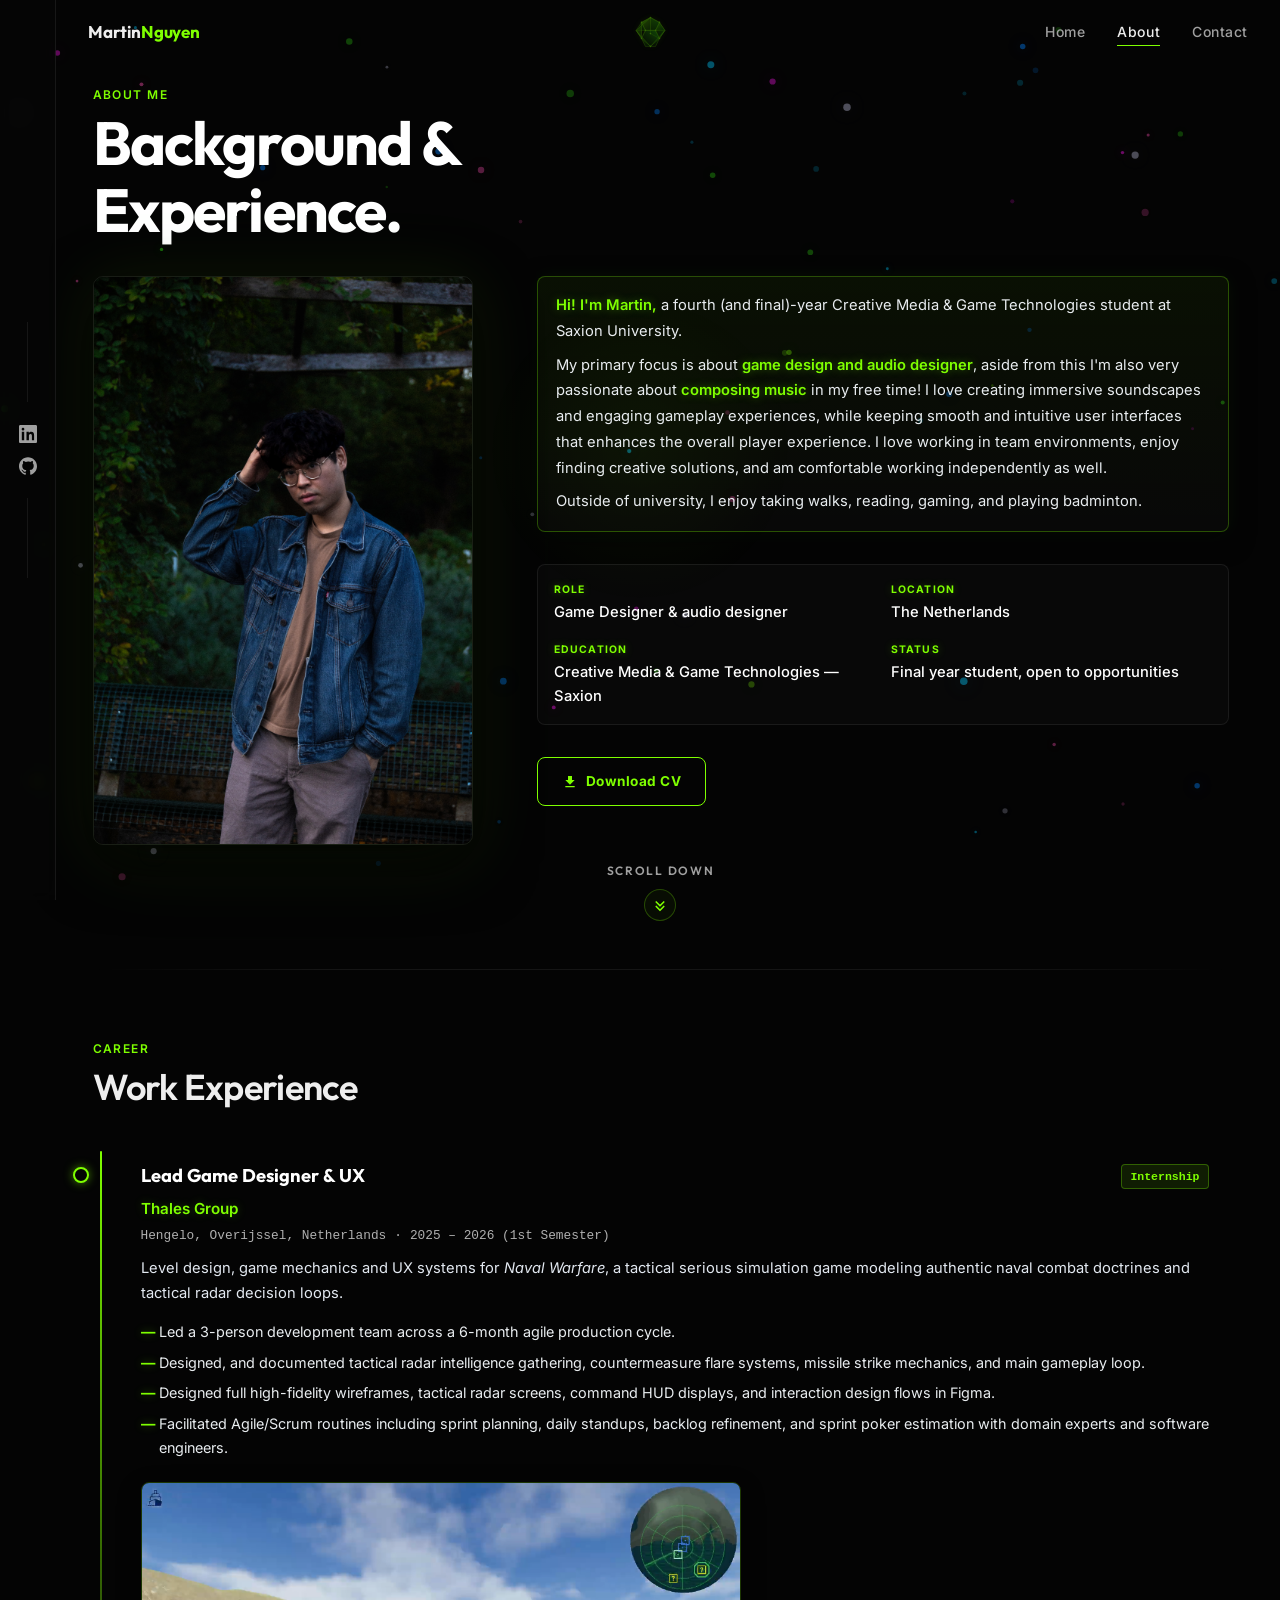
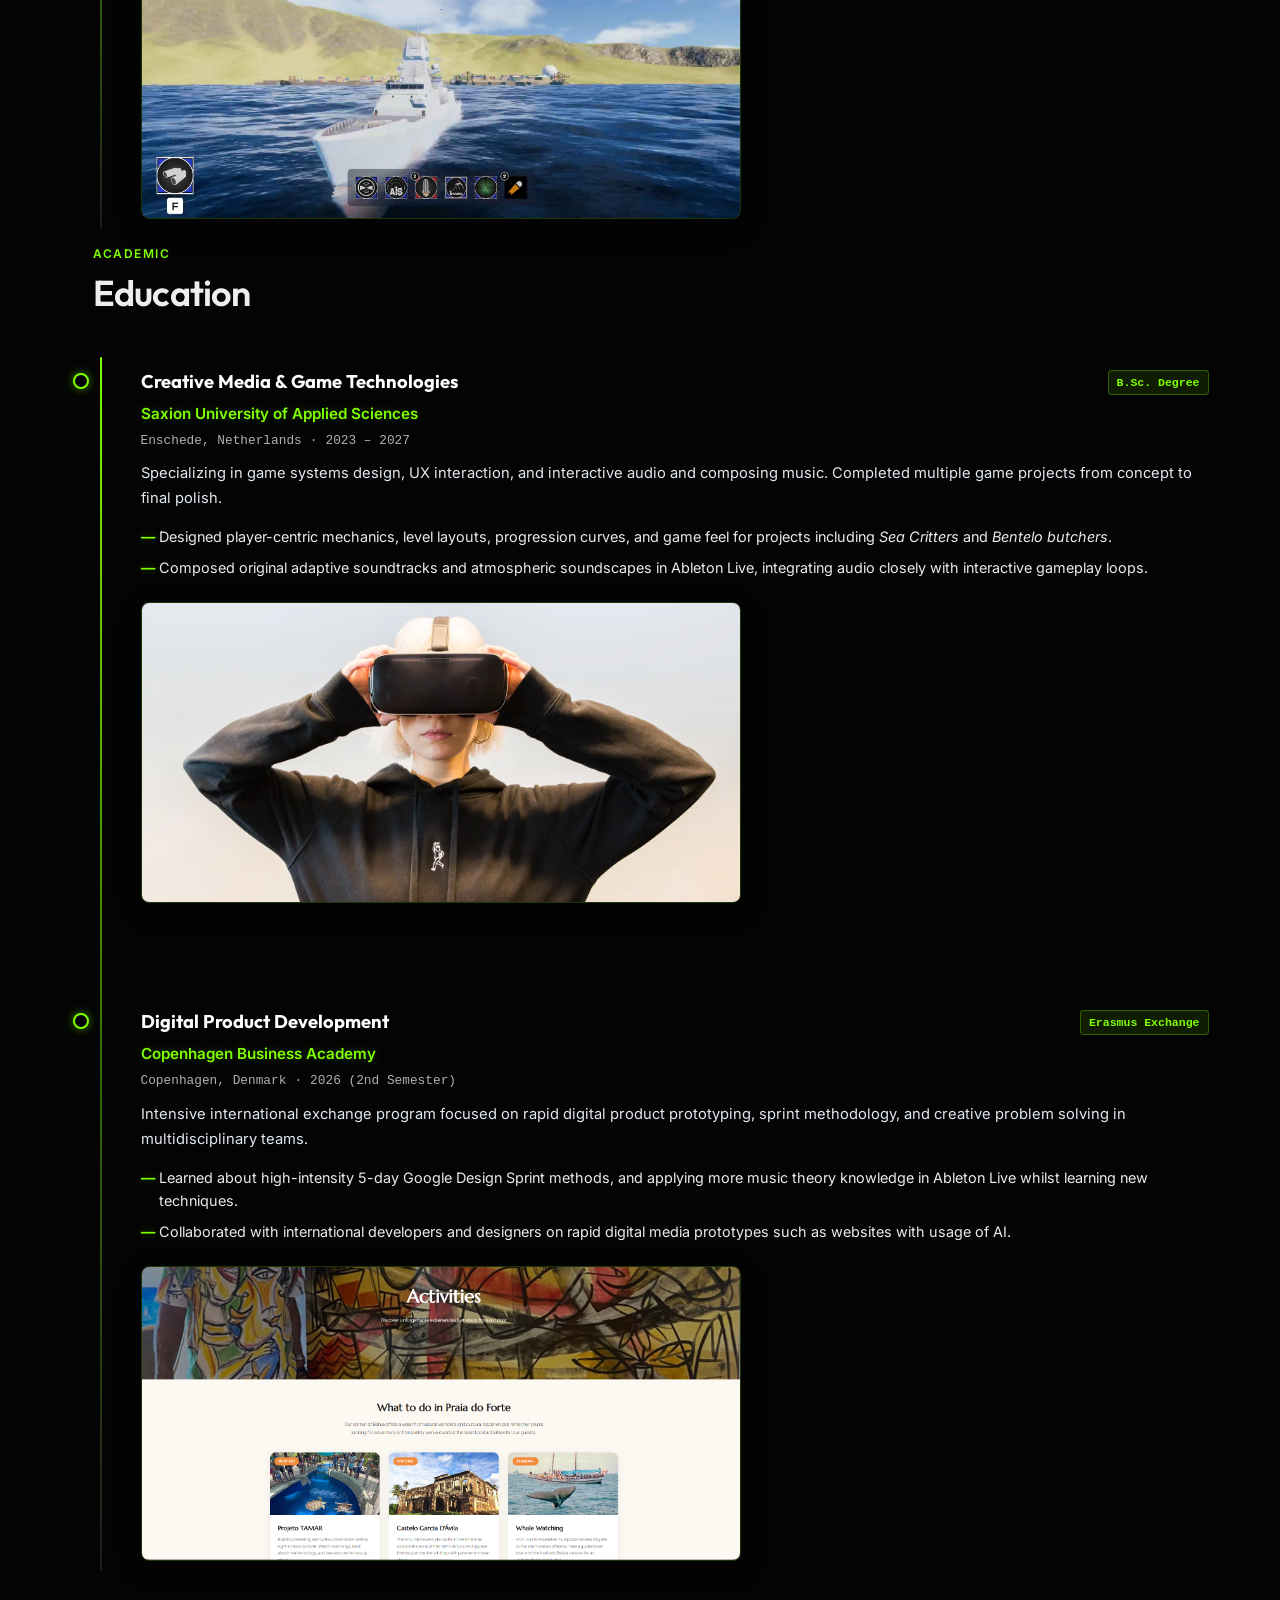
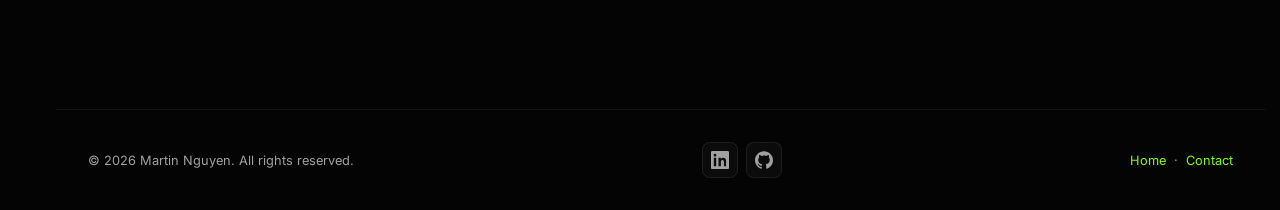
==== commit 9663fdaa: "new card and layout change new card and layout change" ====
--- a/about.html
+++ b/about.html
@@ -30,8 +30,6 @@
     <link rel="canonical" href="https://mnportfolio.maevede.cc/about.html" />
 
     <title>About - Martin Nguyen</title>
-    <!-- If JavaScript runs, add .js so the fade-in styles apply (no JS = content stays visible) -->
-    <script>document.documentElement.classList.add("js");</script>
 
     <!-- Google Fonts: Inter (body) + Outfit, Plus Jakarta Sans & Space Grotesk (headings) -->
     <link rel="preconnect" href="https://fonts.googleapis.com" />
@@ -55,33 +53,47 @@
        ABOUT PAGE — Extra Styles (scoped to this page only)
        ================================================================ -->
     <style>
-      /* ---- About Hero: Single column (Profile Top, Timeline Below) ---- */
+      /* ---- About Hero: Landing Section (Matching Reference Image) ---- */
       .about-hero {
         display: flex;
         flex-direction: column;
-        gap: var(--space-xl);
-        padding-block: var(--space-xl) var(--space-lg);
+        padding-top: var(--space-md);
+        padding-bottom: var(--space-2xl);
+        position: relative;
+      }
+
+      .about-hero__header {
+        margin-bottom: var(--space-lg);
+      }
+
+      .about-hero__title {
+        font-family: var(--font-heading);
+        font-size: clamp(2.4rem, 5vw, 3.8rem);
+        font-weight: 700;
+        letter-spacing: -0.03em;
+        line-height: 1.1;
+        color: #ffffff;
+        margin-top: var(--space-xs);
       }
 
       /* Profile section top row */
       .about-profile-section {
         display: grid;
-        grid-template-columns: minmax(280px, 380px) 1fr;
+        grid-template-columns: minmax(300px, 380px) 1fr;
         gap: var(--space-xl);
         align-items: start;
         position: relative;
-        padding-bottom: var(--space-xl);
       }
 
       /* Profile image column */
       .about-hero__image-col {
         display: flex;
         flex-direction: column;
-        gap: var(--space-lg);
       }
 
       .about-hero__photo {
         width: 100%;
+        max-width: 380px;
         position: relative;
         filter: drop-shadow(0 0 32px rgba(127, 255, 0, 0.08));
       }
@@ -172,7 +184,6 @@
         display: inline-flex;
         align-items: center;
         gap: var(--space-sm);
-        margin-top: auto;
         padding: 12px 24px;
         background: transparent;
         color: var(--color-accent);
@@ -209,6 +220,7 @@
         flex-direction: column;
         gap: var(--space-md);
         width: 100%;
+        scroll-margin-top: calc(var(--nav-height) + 24px);
       }
 
       /* Work Experience Timeline */
@@ -395,95 +407,11 @@
         text-shadow: 0 0 8px rgba(127, 255, 0, 0.4);
       }
 
-      /* ---- Timeline fade-in (starts faint, fades up when scrolled into view) ---- */
-      html.js .timeline-item {
-        opacity: 0.12;
-        transform: translateY(18px);
-        transition:
-          opacity 0.9s ease,
-          transform 0.9s ease,
-          background 0.5s ease,
-          box-shadow 0.5s ease;
-      }
-      html.js .timeline-item.is-revealed {
-        opacity: 1;
-        transform: translateY(0);
-      }
-      /* Section headings above each timeline fade in the same way */
-      html.js .timeline-heading {
-        opacity: 0.12;
-        transform: translateY(18px);
-        transition:
-          opacity 0.9s ease,
-          transform 0.9s ease;
-      }
-      html.js .timeline-heading.is-revealed {
-        opacity: 1;
-        transform: translateY(0);
-      }
-
-      /* ---- "Scroll down" indicator ---- */
-      .scroll-hint {
-        position: fixed;
-        bottom: 28px;
-        /* centre it in the area to the right of the sidebar */
-        left: calc(50% + var(--sidebar-width) / 2);
-        transform: translateX(-50%);
-        z-index: 50;
-        pointer-events: none; /* never blocks clicks */
-        opacity: 1;
-        transition: opacity 0.6s ease;
-      }
-      .scroll-hint__inner {
-        display: flex;
-        align-items: center;
-        gap: 10px;
-        font-size: 0.72rem;
-        font-weight: 500;
-        letter-spacing: 0.18em;
-        text-transform: uppercase;
-        color: var(--color-text-muted);
-        animation: scroll-hint-bounce 1.8s ease-in-out infinite;
-      }
-      .scroll-hint__inner svg {
-        width: 18px;
-        height: 18px;
-        fill: none;
-        stroke: var(--color-accent);
-        stroke-width: 2;
-        stroke-linecap: round;
-        stroke-linejoin: round;
-      }
-      @keyframes scroll-hint-bounce {
-        0%,
-        100% {
-          transform: translateY(0);
-        }
-        50% {
-          transform: translateY(8px);
-        }
-      }
-      @media (max-width: 768px) {
-        .scroll-hint {
-          left: 50%; /* sidebar is hidden on mobile */
-        }
-      }
-      /* Respect people who ask their device for less motion */
-      @media (prefers-reduced-motion: reduce) {
-        .scroll-hint__inner {
-          animation: none;
-        }
-        html.js .timeline-item,
-        html.js .timeline-heading {
-          transition: opacity 0.4s ease;
-          transform: none;
-        }
-      }
-
       /* Responsive */
       @media (max-width: 860px) {
         .about-profile-section {
           grid-template-columns: 1fr;
+          gap: var(--space-xl);
         }
         .about-hero__photo {
           max-width: 280px;
@@ -493,18 +421,18 @@
           left: -48px;
         }
       }
+
+      /* ---- Timeline dot: highlight when item is in reading focus ---- */
+      .timeline-item.in-focus::before {
+        background: var(--color-accent);
+        box-shadow: 0 0 14px rgba(127, 255, 0, 0.7);
+        animation: none;
+        transform: scale(1.15);
+      }
     </style>
   </head>
 
   <body>
-    <!-- Scroll-down hint: bounces, fades away as you scroll, returns at the top -->
-    <div class="scroll-hint" id="scroll-hint" aria-hidden="true">
-      <div class="scroll-hint__inner">
-        <svg viewBox="0 0 24 24"><path d="M6 9l6 6 6-6" /></svg>
-        <span>Scroll down</span>
-      </div>
-    </div>
-
     <!-- ================================================================
        SOCIAL SIDEBAR (same as index.html — keep in sync)
        ================================================================ -->
@@ -519,7 +447,7 @@
             aria-label="LinkedIn profile"
             title="LinkedIn"
           >
-            <svg viewBox="0 0 24 24">
+            <svg viewBox="0 0 24 24" xmlns="http://www.w3.org/2000/svg" aria-hidden="true">
               <path
                 d="M20.447 20.452H17.21v-5.569c0-1.327-.024-3.037-1.852-3.037-1.853 0-2.136 1.445-2.136 2.939v5.667H9.987V9h3.12v1.561h.045c.434-.823 1.494-1.691 3.076-1.691 3.292 0 3.9 2.167 3.9 4.984v6.598zM5.337 7.433a1.81 1.81 0 1 1 0-3.621 1.81 1.81 0 0 1 0 3.621zm1.604 13.019H3.733V9h3.208v11.452zM22.225 0H1.771C.792 0 0 .774 0 1.729v20.542C0 23.227.792 24 1.771 24h20.451C23.2 24 24 23.227 24 22.271V1.729C24 .774 23.2 0 22.222 0z"
               />
@@ -532,10 +460,10 @@
             href="https://github.com/Martngu"
             target="_blank"
             rel="noopener noreferrer"
-            aria-label="GitHub"
+            aria-label="GitHub profile"
             title="GitHub"
           >
-            <svg viewBox="0 0 24 24">
+            <svg viewBox="0 0 24 24" xmlns="http://www.w3.org/2000/svg" aria-hidden="true">
               <path
                 d="M12 .297c-6.63 0-12 5.373-12 12 0 5.303 3.438 9.8 8.205 11.385.6.113.82-.258.82-.577 0-.285-.01-1.04-.015-2.04-3.338.724-4.042-1.61-4.042-1.61-.546-1.385-1.335-1.755-1.335-1.755-1.087-.744.084-.729.084-.729 1.205.084 1.838 1.236 1.838 1.236 1.07 1.835 2.809 1.305 3.495.998.108-.776.417-1.305.76-1.605-2.665-.3-5.466-1.332-5.466-5.93 0-1.31.465-2.38 1.235-3.22-.135-.303-.54-1.523.105-3.176 0 0 1.005-.322 3.3 1.23a11.5 11.5 0 0 1 3-.405c1.02.005 2.045.138 3 .405 2.28-1.552 3.285-1.23 3.285-1.23.645 1.653.24 2.873.12 3.176.765.84 1.23 1.91 1.23 3.22 0 4.61-2.805 5.625-5.475 5.92.42.36.81 1.096.81 2.22 0 1.606-.015 2.896-.015 3.286 0 .315.21.69.825.57C20.565 22.092 24 17.592 24 12.297c0-6.627-5.373-12-12-12"
               />
@@ -550,9 +478,15 @@
        ================================================================ -->
     <header>
       <nav class="navbar" aria-label="Main navigation">
-        <a class="navbar__brand" href="index.html"
-          >Martin <span>Nguyen</span></a
+        <!-- Brand / Logo - left side -->
+        <a
+          class="navbar__brand"
+          href="index.html"
+          data-nav="home"
+          aria-label="Martin Nguyen - Home"
         >
+          Martin <span>Nguyen</span>
+        </a>
 
         <!-- Navbar Center: Interactive Polyhedron Easter Egg Target -->
         <div
@@ -662,16 +596,17 @@
         </div>
 
         <ul class="navbar__links" role="list">
-          <li><a class="navbar__link" href="index.html">Home</a></li>
+          <li><a class="navbar__link" href="index.html" data-nav="home">Home</a></li>
           <li>
             <a
               class="navbar__link active"
               href="about.html"
+              data-nav="about"
               aria-current="page"
               >About</a
             >
           </li>
-          <li><a class="navbar__link" href="contact.html">Contact</a></li>
+          <li><a class="navbar__link" href="contact.html" data-nav="contact">Contact</a></li>
         </ul>
         <button
           class="navbar__hamburger"
@@ -689,9 +624,9 @@
           aria-label="Mobile navigation"
         >
           <ul role="list">
-            <li><a class="navbar__link" href="index.html">Home</a></li>
-            <li><a class="navbar__link" href="about.html">About</a></li>
-            <li><a class="navbar__link" href="contact.html">Contact</a></li>
+            <li><a class="navbar__link" href="index.html" data-nav="home">Home</a></li>
+            <li><a class="navbar__link" href="about.html" data-nav="about">About</a></li>
+            <li><a class="navbar__link" href="contact.html" data-nav="contact">Contact</a></li>
           </ul>
           <div class="mobile-menu-socials" aria-label="Social links">
             <a
@@ -729,27 +664,18 @@
        MAIN CONTENT — ABOUT PAGE
        ================================================================ -->
     <main class="page-content">
-      <!-- Page heading -->
-      <section
-        class="container section"
-        style="padding-top: var(--space-md); padding-bottom: 0"
-      >
-        <span class="text-label fade-in-up">About Me</span>
-        <h1 class="text-h1 fade-in-up" style="margin-top: var(--space-sm)">
-          Background &amp;<br />Experience.
-        </h1>
-      </section>
-
-      <div
-        class="section-divider container"
-        role="separator"
-        aria-hidden="true"
-      ></div>
-
       <!-- ============================================================
          ABOUT HERO — Top: Profile Section | Bottom: Experience Timeline
          ============================================================ -->
       <section class="about-hero container" aria-label="My background">
+        <!-- Landing Hero Header (matching reference image) -->
+        <div class="about-hero__header fade-in-up">
+          <span class="text-label">About Me</span>
+          <h1 class="about-hero__title">
+            Background &amp;<br />Experience.
+          </h1>
+        </div>
+
         <!-- TOP ROW: Profile Photo + Bio/Stats -->
         <div class="about-profile-section fade-in-up">
           <div class="about-hero__image-col">
@@ -836,9 +762,42 @@
         </div>
         <!-- /about-profile-section -->
 
+        <!-- SCROLL DOWN INDICATOR (Double arrow downwards, hovers, fades on scroll) -->
+        <div class="scroll-down-wrap fade-in-up" id="about-scroll-down">
+          <a
+            class="scroll-down-btn"
+            href="#experience"
+            aria-label="Scroll down to work experience"
+          >
+            <span class="scroll-down-text">Scroll Down</span>
+            <span class="scroll-down-arrow-box" aria-hidden="true">
+              <svg
+                class="scroll-down-double-arrow"
+                viewBox="0 0 24 24"
+                fill="none"
+                stroke="currentColor"
+                stroke-width="2.2"
+                stroke-linecap="round"
+                stroke-linejoin="round"
+              >
+                <path d="M7 8l5 5 5-5" />
+                <path d="M7 14l5 5 5-5" />
+              </svg>
+            </span>
+          </a>
+        </div>
+
+        <!-- Section Divider separating landing hero and timeline -->
+        <div
+          class="section-divider"
+          role="separator"
+          aria-hidden="true"
+          style="margin-block: var(--space-md) var(--space-xl); width: 100%;"
+        ></div>
+
         <!-- WORK EXPERIENCE SECTION -->
-        <div class="about-hero__text-col">
-          <div class="timeline-heading">
+        <div class="about-hero__text-col fade-in-up" id="experience">
+          <div>
             <span class="text-label">Career</span>
             <h2 class="text-h2" style="margin-top: var(--space-xs)">
               Work Experience
@@ -904,8 +863,8 @@
         <!-- /Work Experience Section -->
 
         <!-- EDUCATION SECTION -->
-        <div class="about-hero__text-col">
-          <div class="timeline-heading">
+        <div class="about-hero__text-col fade-in-up">
+          <div>
             <span class="text-label">Academic</span>
             <h2 class="text-h2" style="margin-top: var(--space-xs)">
               Education
@@ -927,7 +886,7 @@
                 <div class="timeline-meta">
                   <span>Enschede, Netherlands</span>
                   <span>&#183;</span>
-                  <span>2021 &ndash; 2027</span>
+                  <span>2023 &ndash; 2027</span>
                 </div>
               </div>
               <p class="timeline-body">
@@ -1038,88 +997,32 @@
         </a>
       </div>
       <p>
-        <a href="index.html">Home</a>
+        <a href="index.html" data-nav="home">Home</a>
         &nbsp;·&nbsp;
-        <a href="contact.html">Contact</a>
+        <a href="contact.html" data-nav="contact">Contact</a>
       </p>
     </footer>
 
     <!-- Scripts -->
-    <script src="js/nav.js"></script>
     <script src="js/effects.js"></script>
     <script>
-      document.getElementById("footer-year").textContent =
-        new Date().getFullYear();
-
-      // Intersection Observer for Timeline Items
-      document.addEventListener("DOMContentLoaded", () => {
-        const observer = new IntersectionObserver(
-          (entries) => {
-            entries.forEach((entry) => {
-              if (entry.isIntersecting) {
-                entry.target.classList.add("in-focus");
-              } else {
-                entry.target.classList.remove("in-focus");
-              }
+      document.addEventListener('DOMContentLoaded', function () {
+        /* Footer year */
+        var yearEl = document.getElementById('footer-year');
+        if (yearEl) yearEl.textContent = new Date().getFullYear();
+
+        /* Timeline in-focus highlight via IntersectionObserver */
+        var timelineObserver = new IntersectionObserver(
+          function (entries) {
+            entries.forEach(function (entry) {
+              entry.target.classList.toggle('in-focus', entry.isIntersecting);
             });
           },
-          {
-            root: null,
-            rootMargin: "-40% 0px -40% 0px", // triggers when item is around center
-            threshold: 0,
-          },
+          { root: null, rootMargin: '-40% 0px -40% 0px', threshold: 0 }
         );
-
-        document.querySelectorAll(".timeline-item").forEach((item) => {
-          observer.observe(item);
+        document.querySelectorAll('.timeline-item').forEach(function (item) {
+          timelineObserver.observe(item);
         });
-
-        // ---- Timeline fade-in: reveal each item once when it scrolls into view ----
-        const revealObserver = new IntersectionObserver(
-          (entries) => {
-            entries.forEach((entry) => {
-              if (entry.isIntersecting) {
-                entry.target.classList.add("is-revealed");
-                revealObserver.unobserve(entry.target); // only animate once
-              }
-            });
-          },
-          { threshold: 0.12, rootMargin: "0px 0px -8% 0px" },
-        );
-        document
-          .querySelectorAll(".timeline-item, .timeline-heading")
-          .forEach((el) => revealObserver.observe(el));
-
-        // ---- "Scroll down" hint ----
-        // Fades out gradually as you scroll down; fades back in only when
-        // you are back at the very top of the page.
-        const hint = document.getElementById("scroll-hint");
-        if (hint) {
-          const FADE_DISTANCE = 220; // px of scrolling until fully faded
-          let level = 1; // current opacity (0 to 1)
-
-          const updateHint = () => {
-            const y = window.scrollY || document.documentElement.scrollTop;
-            const pageIsScrollable =
-              document.documentElement.scrollHeight > window.innerHeight + 40;
-
-            if (!pageIsScrollable) {
-              hint.style.opacity = 0;
-              return;
-            }
-            if (y <= 4) {
-              level = 1; // back at the top: show again
-            } else {
-              // only ever fades OUT while scrolling (even when scrolling up a bit)
-              level = Math.min(level, Math.max(0, 1 - y / FADE_DISTANCE));
-            }
-            hint.style.opacity = level;
-          };
-
-          window.addEventListener("scroll", updateHint, { passive: true });
-          window.addEventListener("resize", updateHint);
-          updateHint();
-        }
       });
     </script>
   </body>
--- a/css/main.css
+++ b/css/main.css
@@ -93,6 +93,9 @@
   scroll-behavior: smooth;
   /* Prevents horizontal overflow on mobile */
   overflow-x: hidden;
+  /* Keep vertical scrollbar container present and stable on all pages to prevent layout shift */
+  overflow-y: scroll;
+  scrollbar-gutter: stable;
 }
 
 body {
@@ -108,6 +111,9 @@
   min-height: 100vh;
   /* The canvas lives behind everything via z-index */
   position: relative;
+  -webkit-font-smoothing: antialiased;
+  -moz-osx-font-smoothing: grayscale;
+  text-rendering: optimizeLegibility;
 }
 
 /* Prevent default list styling everywhere */
@@ -254,15 +260,23 @@
   left: var(--sidebar-width);
   right: 0;
   height: var(--nav-height);
+  min-height: var(--nav-height);
+  max-height: var(--nav-height);
+  box-sizing: border-box;
   z-index: 100;
   display: flex;
   align-items: center;
   padding-inline: var(--space-lg);
   /* Start fully transparent */
   background: transparent;
+  /* Reserve the border in the resting state too, so toggling .scrolled
+     never shrinks the content box and nudges the brand/links by 0.5px */
+  border-bottom: 1px solid transparent;
   transition: background var(--transition-normal),
               backdrop-filter var(--transition-normal),
               border-bottom var(--transition-normal);
+  -webkit-font-smoothing: antialiased;
+  -moz-osx-font-smoothing: grayscale;
 }
 
 /* State added by JS when user scrolls down */
@@ -276,10 +290,13 @@
 /* Brand / logo — left side */
 .navbar__brand {
   font-family: var(--font-name, var(--font-heading));
-  font-size: 1.05rem;
+  font-size: 17px;
   font-weight: 700;
   letter-spacing: -0.01em;
   color: var(--color-text);
+  line-height: 1;
+  display: inline-flex;
+  align-items: center;
   /* Push nav links to the far right */
   margin-right: auto;
   transition: color var(--transition-fast);
@@ -297,14 +314,17 @@
   display: flex;
   align-items: center;
   gap: var(--space-lg);
+  margin: 0;
+  padding: 0;
 }
 
 .navbar__link {
   position: relative;
-  font-size: 0.875rem;
+  font-size: 14px;
   font-weight: 500;
   color: var(--color-text-muted);
   letter-spacing: 0.04em;
+  line-height: 1.5;
   padding-block: var(--space-xs);
   transition: color var(--transition-fast);
 }
@@ -679,6 +699,100 @@
   }
 }
 
+/* ---- Scroll Down Indicator (Landing Hero) ---- */
+.scroll-down-wrap {
+  display: flex;
+  justify-content: center;
+  align-items: center;
+  padding-top: var(--space-md);
+  padding-bottom: var(--space-lg);
+  opacity: 1;
+  visibility: visible;
+  transform: translateY(0);
+  transition: opacity 0.4s ease, transform 0.4s ease, visibility 0.4s ease;
+  z-index: 10;
+}
+
+/* Fades away when scrolled down, reappears at the very top */
+.scroll-down-wrap.is-scrolled {
+  opacity: 0;
+  visibility: hidden;
+  transform: translateY(14px);
+  pointer-events: none;
+}
+
+.scroll-down-btn {
+  display: inline-flex;
+  flex-direction: column;
+  align-items: center;
+  gap: 8px;
+  text-decoration: none;
+  cursor: pointer;
+  color: var(--color-text-muted);
+  user-select: none;
+  animation: scrollHover 2.4s ease-in-out infinite;
+  transition: color var(--transition-fast);
+}
+
+.scroll-down-text {
+  font-family: var(--font-heading);
+  font-size: 0.75rem;
+  font-weight: 600;
+  letter-spacing: 0.14em;
+  text-transform: uppercase;
+  color: var(--color-text-muted);
+  transition: color var(--transition-fast), text-shadow var(--transition-fast);
+}
+
+.scroll-down-arrow-box {
+  display: flex;
+  align-items: center;
+  justify-content: center;
+  width: 32px;
+  height: 32px;
+  border-radius: 50%;
+  border: 1px solid rgba(127, 255, 0, 0.25);
+  background: rgba(127, 255, 0, 0.04);
+  transition: border-color var(--transition-fast),
+              background var(--transition-fast),
+              box-shadow var(--transition-fast),
+              transform var(--transition-fast);
+}
+
+.scroll-down-double-arrow {
+  width: 18px;
+  height: 18px;
+  stroke: var(--color-accent);
+  transition: transform var(--transition-fast);
+}
+
+/* Hover effects */
+.scroll-down-btn:hover .scroll-down-text {
+  color: var(--color-accent);
+  text-shadow: 0 0 10px rgba(127, 255, 0, 0.4);
+}
+
+.scroll-down-btn:hover .scroll-down-arrow-box {
+  border-color: var(--color-accent);
+  background: rgba(127, 255, 0, 0.12);
+  box-shadow: 0 0 18px rgba(127, 255, 0, 0.35);
+  transform: scale(1.08);
+}
+
+.scroll-down-btn:hover .scroll-down-double-arrow {
+  transform: translateY(2px);
+}
+
+/* Hovering / floating animation */
+@keyframes scrollHover {
+  0%, 100% {
+    transform: translateY(0);
+  }
+  50% {
+    transform: translateY(6px);
+  }
+}
+
 
 /* ============================================================
    9. FOOTER
@@ -812,3 +926,61 @@
     text-align: center;
   }
 }
+
+/* ============================================================
+   11. SITE CHROME LOCK  (navbar + social sidebar)
+       Single source of truth for chrome geometry. Every page loads
+       this file, so size/position cannot differ between pages.
+       !important is deliberate: it stops any per-page <style> or
+       script-set inline style from changing chrome geometry.
+       Colours / hover / .scrolled paint are NOT locked.
+   ============================================================ */
+@media (min-width: 769px) {
+  .navbar {
+    position: fixed !important;
+    top: 0 !important;
+    left: var(--sidebar-width) !important;
+    right: 0 !important;
+    height: var(--nav-height) !important;
+    min-height: var(--nav-height) !important;
+    max-height: var(--nav-height) !important;
+    padding-block: 0 !important;
+    padding-inline: var(--space-lg) !important;
+    margin: 0 !important;
+    box-sizing: border-box !important;
+    transform: none !important;
+  }
+  .social-sidebar {
+    position: fixed !important;
+    top: 0 !important;
+    bottom: 0 !important;
+    left: 0 !important;
+    width: var(--sidebar-width) !important;
+    min-width: var(--sidebar-width) !important;
+    max-width: var(--sidebar-width) !important;
+    margin: 0 !important;
+    padding: 0 !important;
+    box-sizing: border-box !important;
+  }
+  body { padding-left: var(--sidebar-width) !important; }
+}
+@media (max-width: 768px) {
+  .navbar {
+    position: fixed !important;
+    top: 0 !important;
+    left: 0 !important;
+    right: 0 !important;
+    height: var(--nav-height) !important;
+    min-height: var(--nav-height) !important;
+    max-height: var(--nav-height) !important;
+    padding-block: 0 !important;
+    padding-inline: var(--space-lg) !important;
+    box-sizing: border-box !important;
+  }
+}
+
+/* Same viewport width on every page, with or without a scrollbar */
+html {
+  overflow-y: scroll;
+  scrollbar-gutter: stable;
+}
--- a/css/effects.css
+++ b/css/effects.css
@@ -169,12 +169,14 @@
       once it enters the viewport. JS adds .in-view.
    ============================================================ */
 
+/* Elements start partially visible so fast-scrollers immediately
+   recognise there is content below — opacity 0.25 instead of 0. */
 .fade-in-up {
-  opacity: 0;
-  transform: translateY(32px);
+  opacity: 0.25;
+  transform: translateY(18px);
   transition:
-    opacity   0.6s ease,
-    transform 0.6s ease;
+    opacity   0.55s ease,
+    transform 0.55s ease;
 }
 
 .fade-in-up.in-view {
--- a/css/cards.css
+++ b/css/cards.css
@@ -830,3 +830,48 @@
   0%   { background-position: 200% 0; }
   100% { background-position: -200% 0; }
 }
+
+
+
+/* ============================================================
+   COMING SOON CARD — Blurred thumbnail + overlay badge
+   ============================================================ */
+
+/* Blur the thumbnail image on "Coming Soon" cards */
+.card__thumb--blur {
+  position: relative;
+}
+
+.card__thumb--blur .card__thumb-img {
+  filter: blur(8px) brightness(0.6);
+  transform: scale(1.08); /* Compensate for blur edge bleeding */
+  transition: filter 0.4s ease, transform 0.5s ease;
+}
+
+.card--coming-soon:hover .card__thumb--blur .card__thumb-img {
+  filter: blur(6px) brightness(0.7);
+  transform: scale(1.12);
+}
+
+/* "Coming Soon" badge centred on the blurred thumbnail */
+.card__coming-soon-badge {
+  position: absolute;
+  top: 50%;
+  left: 50%;
+  transform: translate(-50%, -50%);
+  z-index: 3;
+  font-family: var(--font-heading);
+  font-size: 1.1rem;
+  font-weight: 700;
+  letter-spacing: 0.08em;
+  text-transform: uppercase;
+  color: #ffffff;
+  background: rgba(0, 0, 0, 0.55);
+  border: 1px solid rgba(127, 255, 0, 0.4);
+  border-radius: var(--radius-pill);
+  padding: 8px 24px;
+  text-shadow: 0 0 12px rgba(127, 255, 0, 0.5);
+  box-shadow: 0 0 20px rgba(127, 255, 0, 0.15);
+  pointer-events: none;
+  white-space: nowrap;
+}
